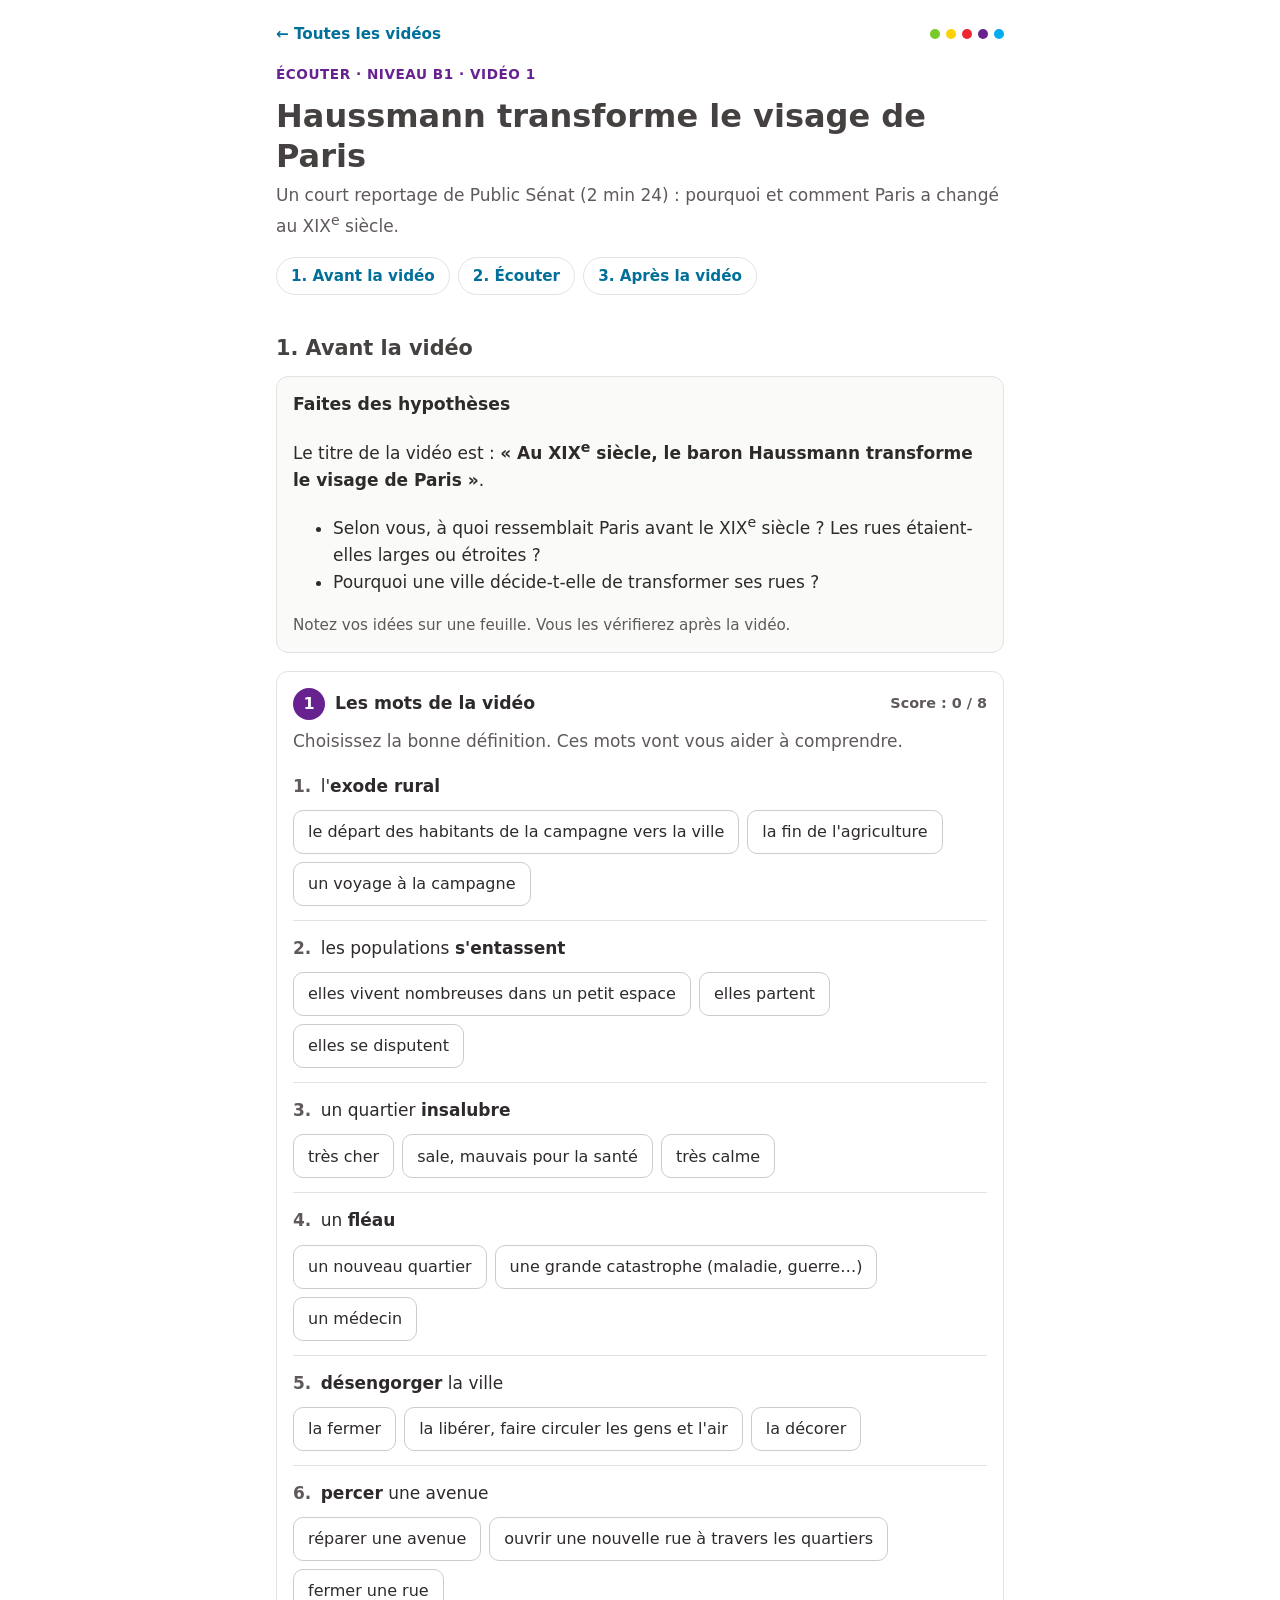
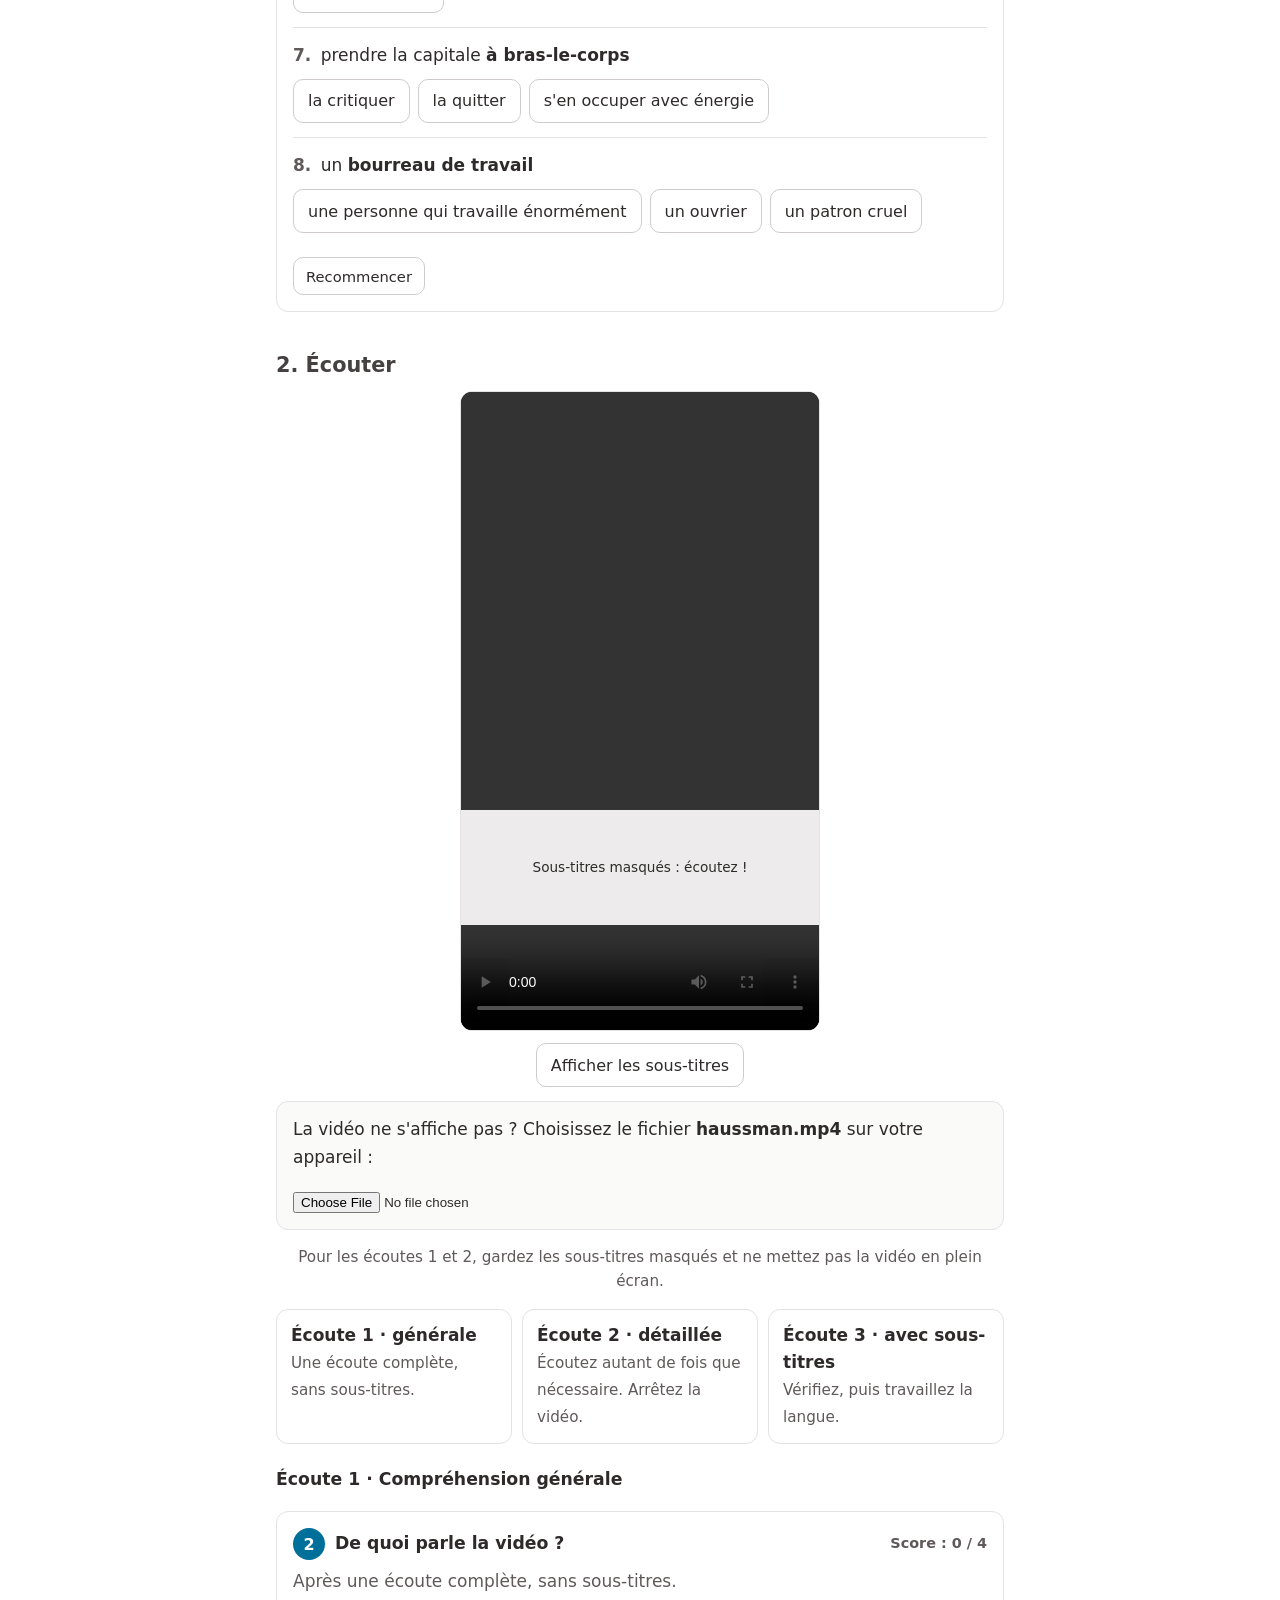
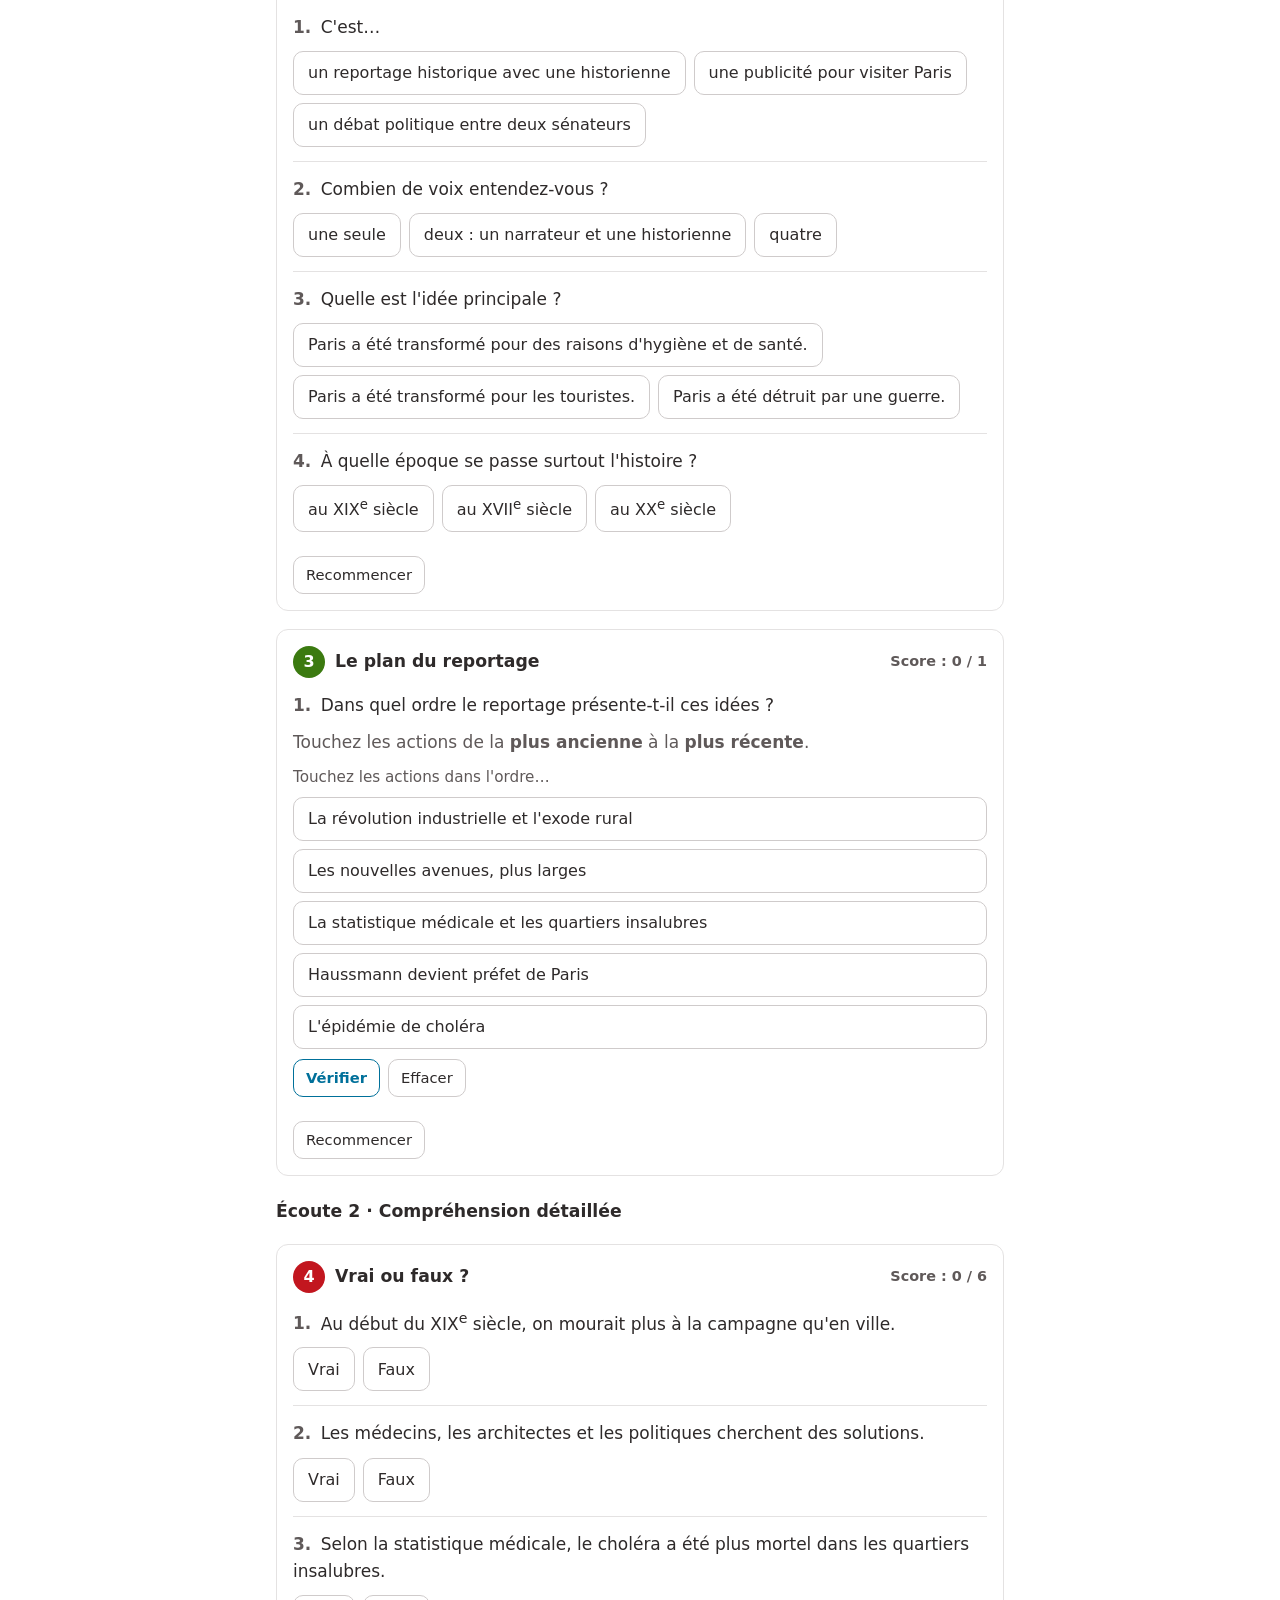
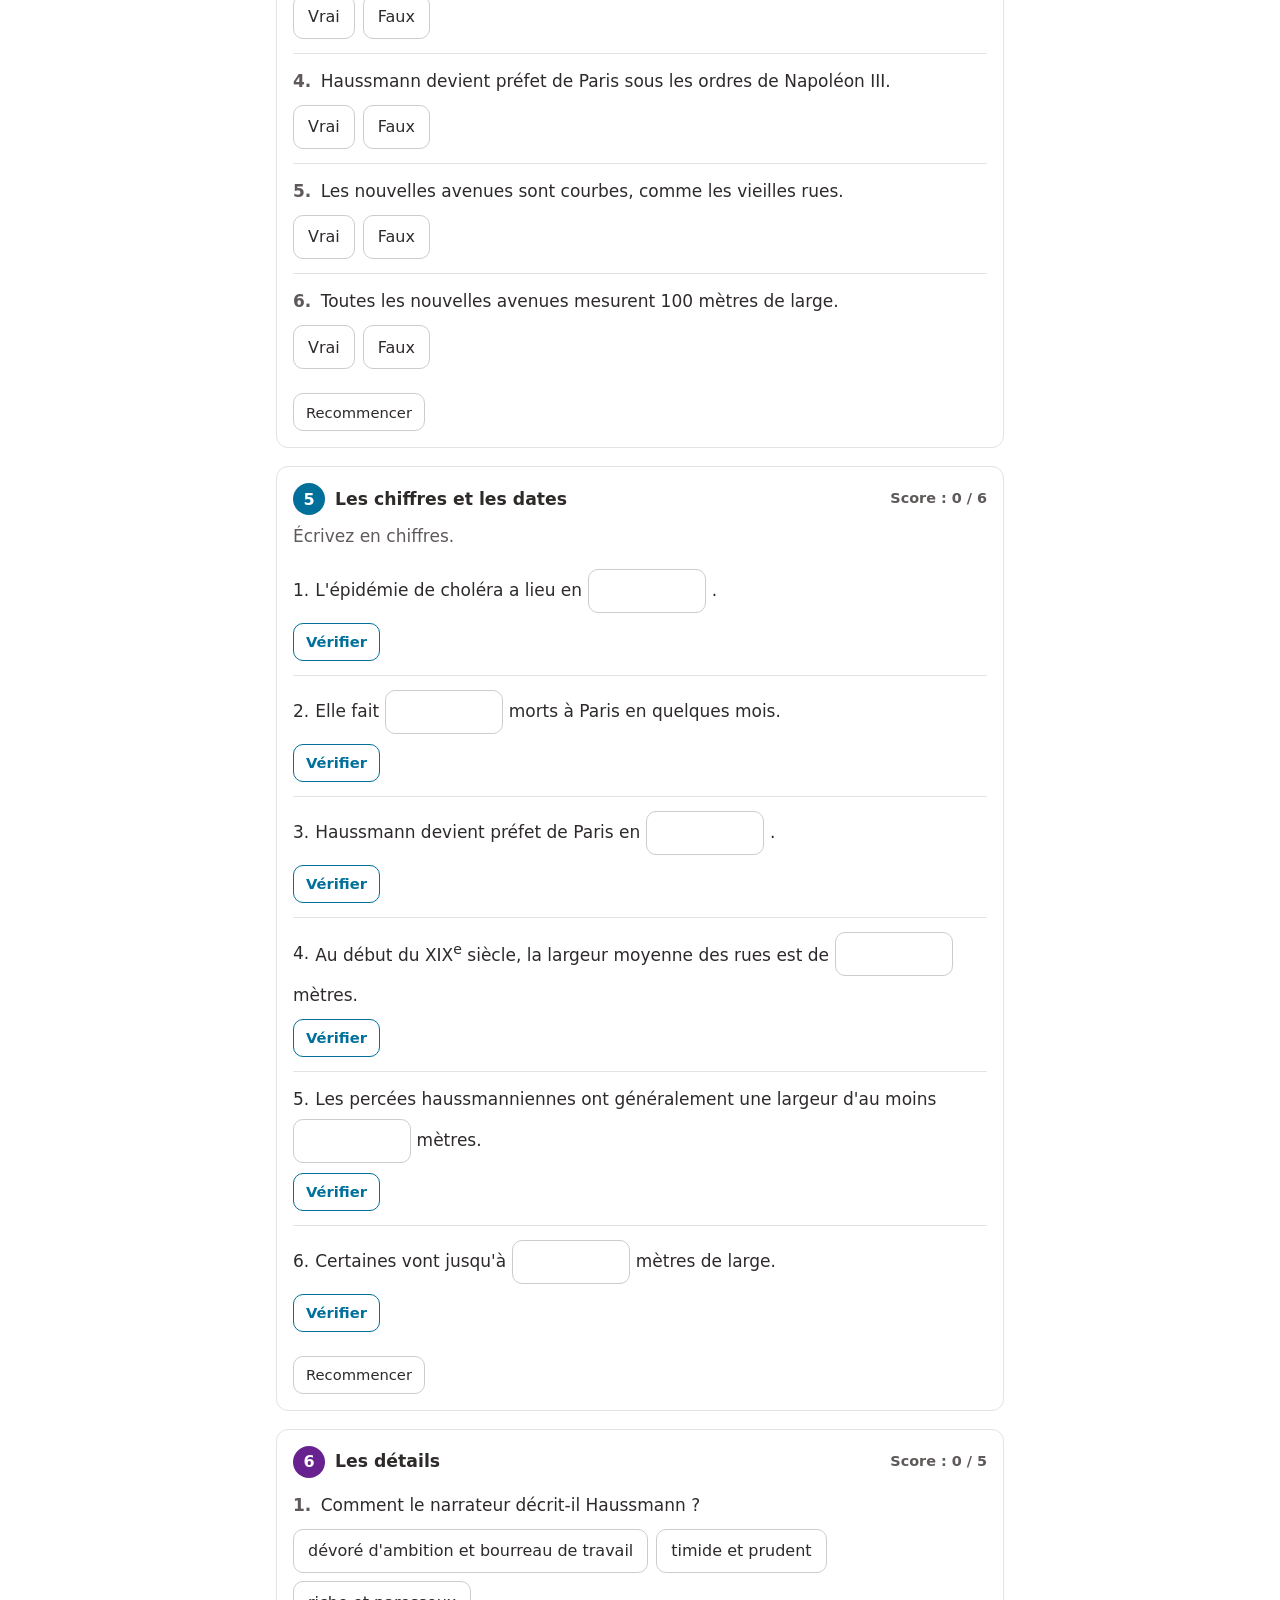
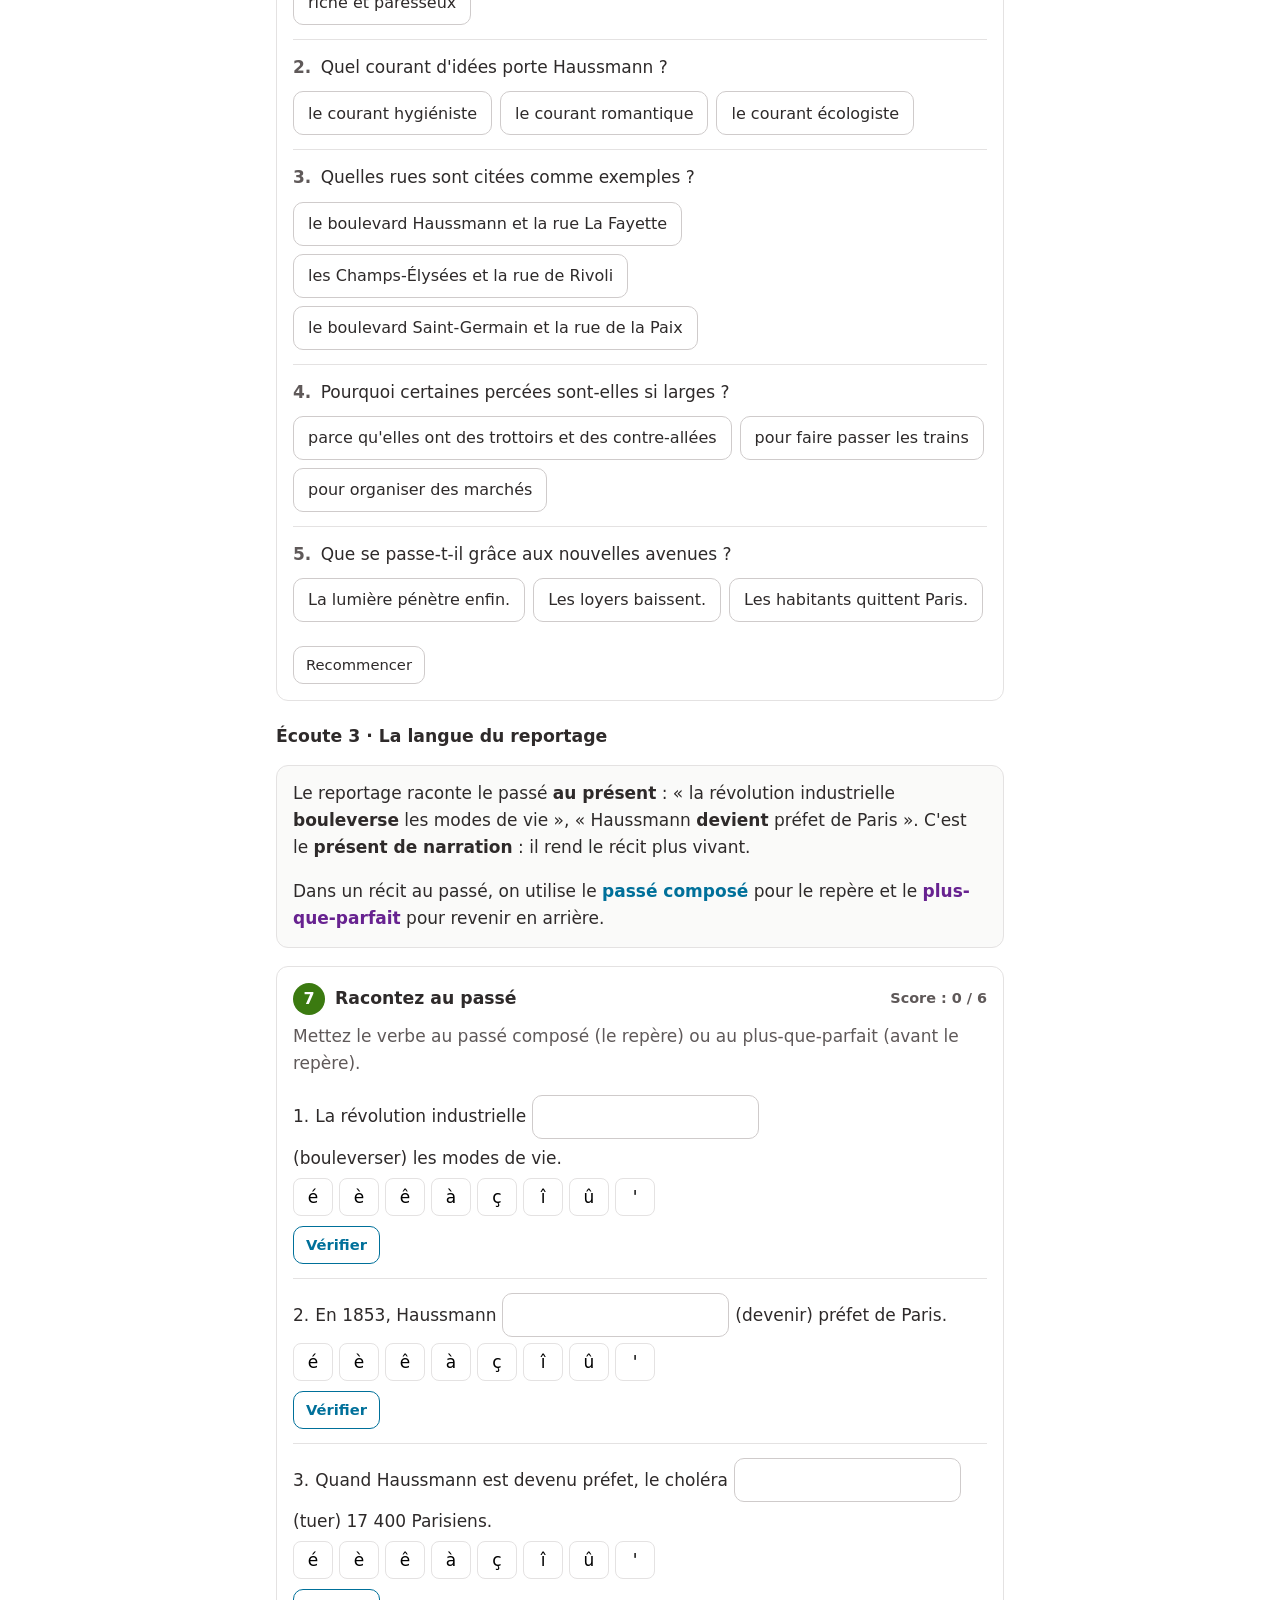
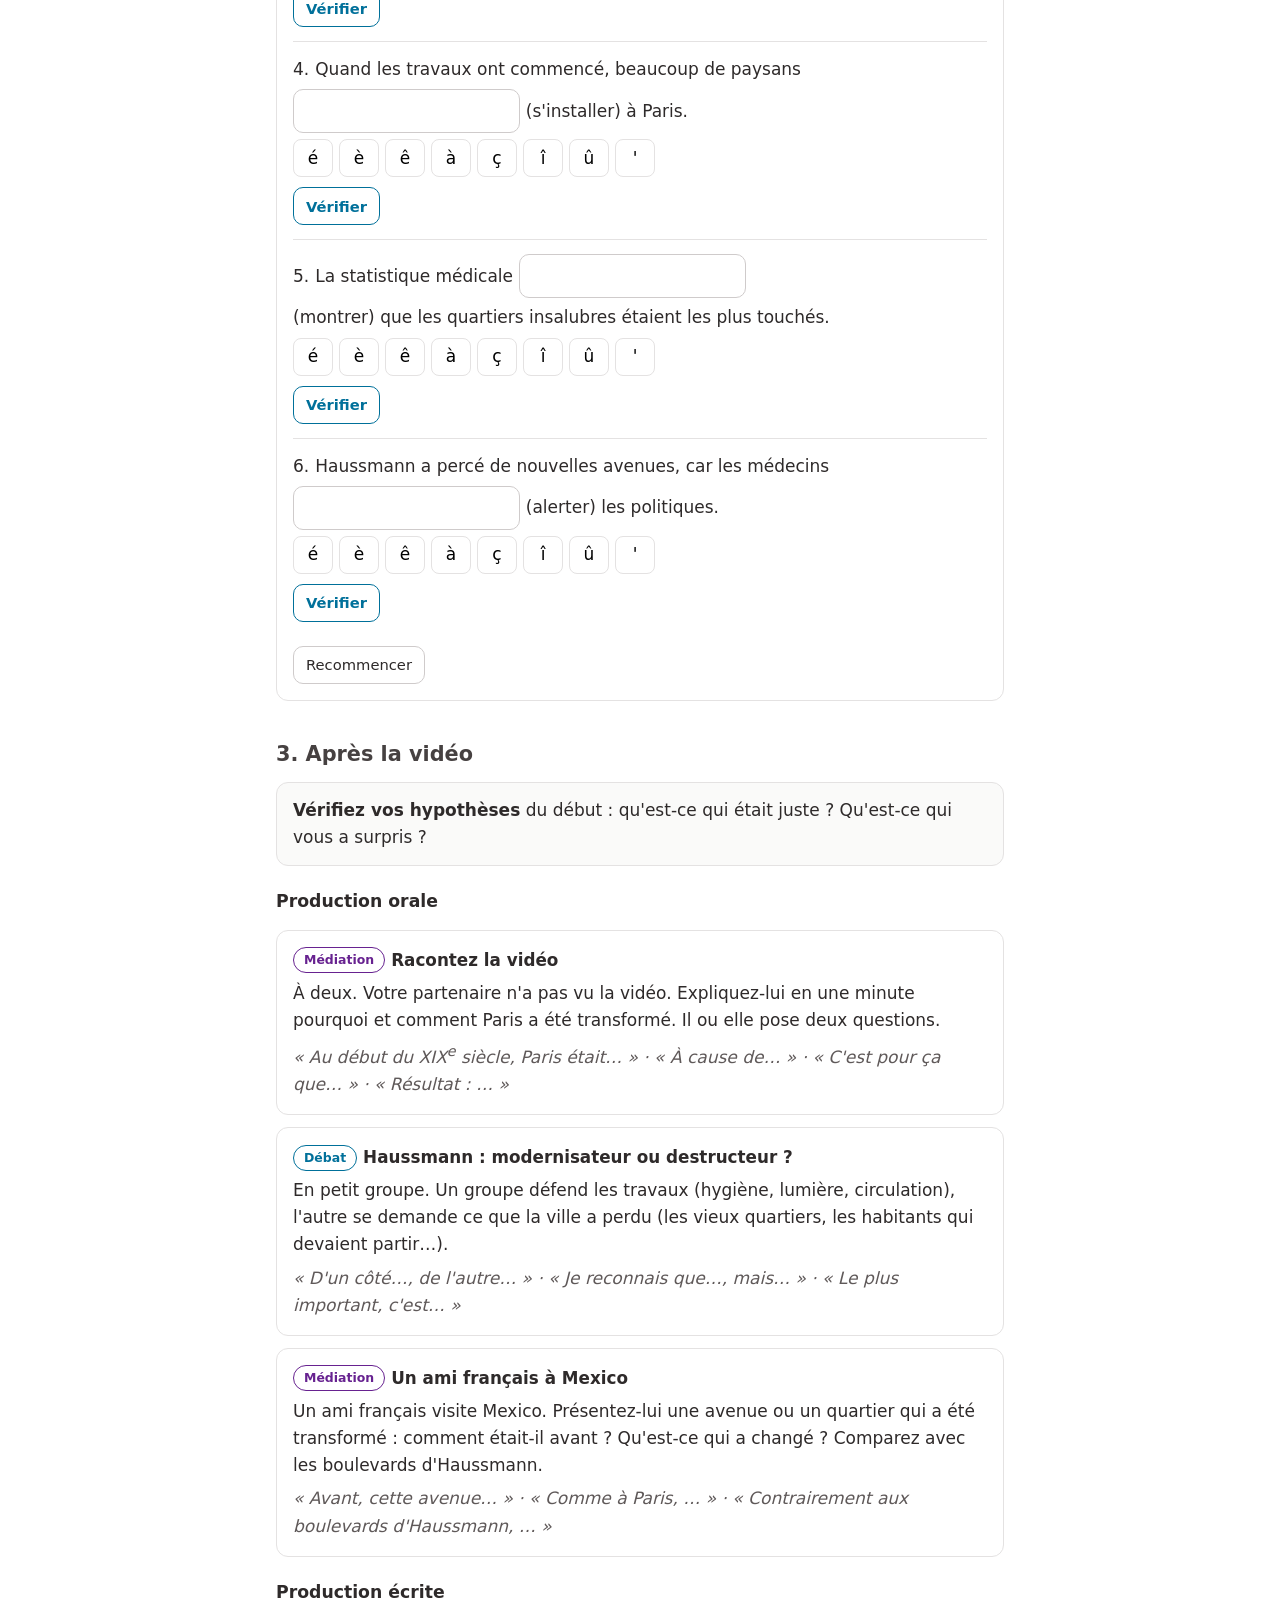
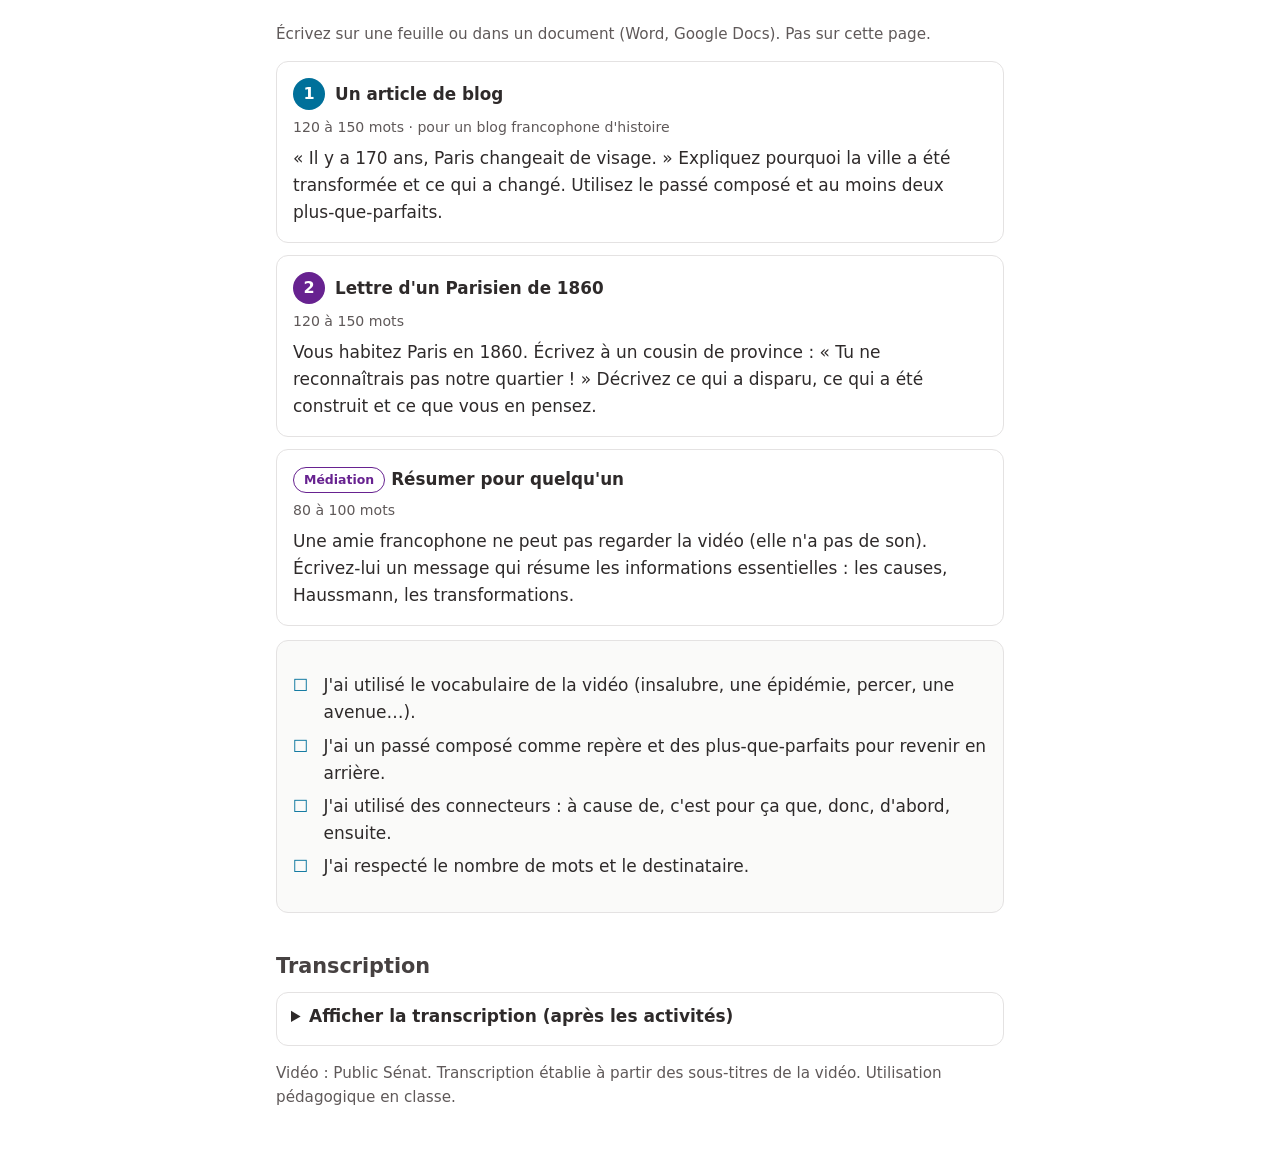
==== haussmann.html @ 1a5204c0 "Écouter · Niveau B1 : vidéo 1, Haussmann transforme le visage de Paris Page d'accueil et activité de" ====
<!doctype html>
<html lang="fr">
<head>
<meta charset="utf-8">
<meta name="viewport" content="width=device-width, initial-scale=1">
<title>Haussmann transforme Paris · Écouter B1</title>
<link rel="stylesheet" href="assets/style.css">
</head>
<body>
<header class="top">
  <a class="back" href="index.html">← Toutes les vidéos</a>
  <div class="dots" aria-hidden="true"><span></span><span></span><span></span><span></span><span></span></div>
</header>
<main>
  <p class="kicker">Écouter · Niveau B1 · Vidéo 1</p>
  <h1>Haussmann transforme le visage de Paris</h1>
  <p class="lead">Un court reportage de Public Sénat (2 min 24)&nbsp;: pourquoi et comment Paris a changé au XIX<sup>e</sup> siècle.</p>

  <nav class="sommaire" aria-label="Étapes">
    <a href="#avant">1. Avant la vidéo</a>
    <a href="#ecouter">2. Écouter</a>
    <a href="#apres">3. Après la vidéo</a>
  </nav>

  <!-- ===================== AVANT ===================== -->
  <h2 id="avant">1. Avant la vidéo</h2>
  <div class="box">
    <h3>Faites des hypothèses</h3>
    <p>Le titre de la vidéo est&nbsp;: <b>«&nbsp;Au XIX<sup>e</sup> siècle, le baron Haussmann transforme le visage de Paris&nbsp;»</b>.</p>
    <ul>
      <li>Selon vous, à quoi ressemblait Paris avant le XIX<sup>e</sup> siècle&nbsp;? Les rues étaient-elles larges ou étroites&nbsp;?</li>
      <li>Pourquoi une ville décide-t-elle de transformer ses rues&nbsp;?</li>
    </ul>
    <p class="notice">Notez vos idées sur une feuille. Vous les vérifierez après la vidéo.</p>
  </div>
  <div id="ex-vocab"></div>

  <!-- ===================== ÉCOUTER ===================== -->
  <h2 id="ecouter">2. Écouter</h2>
  <div class="video-wrap" id="cadre">
    <video id="video" controls playsinline preload="metadata" src="haussman.mp4"></video>
    <div class="cache-st" id="cache">Sous-titres masqués&nbsp;: écoutez&nbsp;!</div>
  </div>
  <div class="btn-row" style="justify-content:center">
    <button type="button" class="btn" id="bascule" aria-pressed="true">Afficher les sous-titres</button>
  </div>
  <div id="secours" class="box" hidden>
    <p>La vidéo ne s'affiche pas&nbsp;? Choisissez le fichier <b>haussman.mp4</b> sur votre appareil&nbsp;:</p>
    <input type="file" accept="video/*" id="fichier">
  </div>
  <p class="notice" style="text-align:center">Pour les écoutes 1 et 2, gardez les sous-titres masqués et ne mettez pas la vidéo en plein écran.</p>

  <div class="etapes">
    <div class="etape"><b>Écoute 1 · générale</b><span class="notice">Une écoute complète, sans sous-titres.</span></div>
    <div class="etape"><b>Écoute 2 · détaillée</b><span class="notice">Écoutez autant de fois que nécessaire. Arrêtez la vidéo.</span></div>
    <div class="etape"><b>Écoute 3 · avec sous-titres</b><span class="notice">Vérifiez, puis travaillez la langue.</span></div>
  </div>

  <h3>Écoute 1 · Compréhension générale</h3>
  <div id="ex-global"></div>
  <div id="ex-plan"></div>

  <h3>Écoute 2 · Compréhension détaillée</h3>
  <div id="ex-vf"></div>
  <div id="ex-chiffres"></div>
  <div id="ex-detail"></div>

  <h3>Écoute 3 · La langue du reportage</h3>
  <div class="box">
    <p>Le reportage raconte le passé <b>au présent</b>&nbsp;: «&nbsp;la révolution industrielle <b>bouleverse</b> les modes de vie&nbsp;», «&nbsp;Haussmann <b>devient</b> préfet de Paris&nbsp;». C'est le <b>présent de narration</b>&nbsp;: il rend le récit plus vivant.</p>
    <p>Dans un récit au passé, on utilise le <span class="pc">passé composé</span> pour le repère et le <span class="pqp">plus-que-parfait</span> pour revenir en arrière.</p>
  </div>
  <div id="ex-passe"></div>

  <!-- ===================== APRÈS ===================== -->
  <h2 id="apres">3. Après la vidéo</h2>
  <div class="box">
    <p><b>Vérifiez vos hypothèses</b> du début&nbsp;: qu'est-ce qui était juste&nbsp;? Qu'est-ce qui vous a surpris&nbsp;?</p>
  </div>

  <h3>Production orale</h3>
  <div class="cards">
    <article class="card">
      <h3><span class="tag med">Médiation</span>Racontez la vidéo</h3>
      <p>À deux. Votre partenaire n'a pas vu la vidéo. Expliquez-lui en une minute pourquoi et comment Paris a été transformé. Il ou elle pose deux questions.</p>
      <p class="phrases">«&nbsp;Au début du XIX<sup>e</sup> siècle, Paris était…&nbsp;» · «&nbsp;À cause de…&nbsp;» · «&nbsp;C'est pour ça que…&nbsp;» · «&nbsp;Résultat&nbsp;: …&nbsp;»</p>
    </article>
    <article class="card">
      <h3><span class="tag duo">Débat</span>Haussmann&nbsp;: modernisateur ou destructeur&nbsp;?</h3>
      <p>En petit groupe. Un groupe défend les travaux (hygiène, lumière, circulation), l'autre se demande ce que la ville a perdu (les vieux quartiers, les habitants qui devaient partir…).</p>
      <p class="phrases">«&nbsp;D'un côté…, de l'autre…&nbsp;» · «&nbsp;Je reconnais que…, mais…&nbsp;» · «&nbsp;Le plus important, c'est…&nbsp;»</p>
    </article>
    <article class="card">
      <h3><span class="tag med">Médiation</span>Un ami français à Mexico</h3>
      <p>Un ami français visite Mexico. Présentez-lui une avenue ou un quartier qui a été transformé&nbsp;: comment était-il avant&nbsp;? Qu'est-ce qui a changé&nbsp;? Comparez avec les boulevards d'Haussmann.</p>
      <p class="phrases">«&nbsp;Avant, cette avenue…&nbsp;» · «&nbsp;Comme à Paris, …&nbsp;» · «&nbsp;Contrairement aux boulevards d'Haussmann, …&nbsp;»</p>
    </article>
  </div>

  <h3>Production écrite</h3>
  <p class="notice">Écrivez sur une feuille ou dans un document (Word, Google Docs). Pas sur cette page.</p>
  <div class="cards">
    <article class="card">
      <h3><span class="num c-bleu">1</span>Un article de blog</h3>
      <p class="meta">120 à 150 mots · pour un blog francophone d'histoire</p>
      <p>«&nbsp;Il y a 170 ans, Paris changeait de visage.&nbsp;» Expliquez pourquoi la ville a été transformée et ce qui a changé. Utilisez le passé composé et au moins deux plus-que-parfaits.</p>
    </article>
    <article class="card">
      <h3><span class="num c-violet">2</span>Lettre d'un Parisien de 1860</h3>
      <p class="meta">120 à 150 mots</p>
      <p>Vous habitez Paris en 1860. Écrivez à un cousin de province&nbsp;: «&nbsp;Tu ne reconnaîtrais pas notre quartier&nbsp;!&nbsp;» Décrivez ce qui a disparu, ce qui a été construit et ce que vous en pensez.</p>
    </article>
    <article class="card">
      <h3><span class="tag med">Médiation</span>Résumer pour quelqu'un</h3>
      <p class="meta">80 à 100 mots</p>
      <p>Une amie francophone ne peut pas regarder la vidéo (elle n'a pas de son). Écrivez-lui un message qui résume les informations essentielles&nbsp;: les causes, Haussmann, les transformations.</p>
    </article>
  </div>
  <div class="box">
    <ul class="check">
      <li>J'ai utilisé le vocabulaire de la vidéo (insalubre, une épidémie, percer, une avenue…).</li>
      <li>J'ai un passé composé comme repère et des plus-que-parfaits pour revenir en arrière.</li>
      <li>J'ai utilisé des connecteurs&nbsp;: à cause de, c'est pour ça que, donc, d'abord, ensuite.</li>
      <li>J'ai respecté le nombre de mots et le destinataire.</li>
    </ul>
  </div>

  <h2 id="transcription">Transcription</h2>
  <details>
    <summary>Afficher la transcription (après les activités)</summary>
    <div class="transcript">
      <span class="speaker">Titre</span>
      <p>Au XIX<sup>e</sup> siècle, le baron Haussmann transforme le visage de Paris.</p>
      <span class="speaker">Narrateur</span>
      <p>À la fin du XVIII<sup>e</sup> siècle, la révolution industrielle bouleverse les modes de vie. Avec l'exode rural, les populations s'entassent et la concentration urbaine explose. Paris est surchargé et ses infrastructures inadaptées. En proie à la surmortalité urbaine&nbsp;: on meurt plus en ville qu'à la campagne. Une situation alarmante que les médecins, les architectes et les politiques tentent de résoudre par tous les moyens. D'autant qu'à cette époque, un nouveau fléau sévit. En 1832, l'épidémie de choléra fait à Paris 17 400 morts en quelques mois.</p>
      <span class="speaker">Une historienne</span>
      <p>On va utiliser une démarche qui est très en vogue dans cette première moitié du XIX<sup>e</sup> siècle, qui est ce qu'on appelle la statistique médicale. Et ce que va montrer la statistique médicale, c'est que les quartiers les plus insalubres sont ceux dans lesquels le choléra a été le plus mortel et a eu le plus d'effets.</p>
      <span class="speaker">Narrateur</span>
      <p>La recherche de salubrité et la volonté d'améliorer les conditions de vie deviennent une priorité. L'hygiène est désormais un problème d'État. Quelques efforts sont faits, mais un homme en particulier bouleverse la cité. En 1853, Georges-Eugène Haussmann devient préfet de Paris. Sous les ordres de Napoléon III, ce haut fonctionnaire, dévoré d'ambition et bourreau de travail, veut désengorger la ville et orchestrer des travaux à grande échelle. Porté par le courant hygiéniste du XIX<sup>e</sup> siècle, le baron Haussmann prend la capitale à bras-le-corps. On creuse et on perce. De nouvelles avenues rectilignes apparaissent, comme le boulevard Haussmann ou la rue La Fayette, l'une des plus longues de l'Ouest parisien. La lumière pénètre enfin&nbsp;!</p>
      <span class="speaker">Une historienne</span>
      <p>Au début du XIX<sup>e</sup> siècle, la largeur moyenne des rues est de 8 mètres 50. Si on regarde les percées haussmanniennes, elles sont bien sûr beaucoup plus larges. Généralement, elles ont une largeur d'au moins 20 mètres, mais peuvent aller jusqu'à 30 mètres, et même pour certaines jusqu'à 100 mètres de large, parce qu'elles ont des trottoirs, des contre-allées, etc. Donc le visage de Paris est complètement transformé.</p>
    </div>
  </details>
  <p class="note-pied notice">Vidéo&nbsp;: Public Sénat. Transcription établie à partir des sous-titres de la vidéo. Utilisation pédagogique en classe.</p>
</main>

<script src="assets/exercices.js"></script>
<script>
/* ---------- Vidéo : sous-titres masqués, fichier de secours ---------- */
(function () {
  var v = document.getElementById("video"), cache = document.getElementById("cache"), b = document.getElementById("bascule");
  b.addEventListener("click", function () {
    var masque = !cache.hidden;
    cache.hidden = masque;
    b.setAttribute("aria-pressed", String(!masque));
    b.textContent = masque ? "Masquer les sous-titres" : "Afficher les sous-titres";
  });
  v.addEventListener("error", function () { document.getElementById("secours").hidden = false; }, true);
  var src = v.querySelector("source") || v;
  src.addEventListener("error", function () { document.getElementById("secours").hidden = false; });
  document.getElementById("fichier").addEventListener("change", function (e) {
    var f = e.target.files[0]; if (!f) return;
    v.src = URL.createObjectURL(f); v.load();
    document.getElementById("secours").hidden = true;
  });
})();

/* ---------- Avant la vidéo : vocabulaire ---------- */
Exos.qcm(document.getElementById("ex-vocab"), {
  num: 1, color: "c-violet", titre: "Les mots de la vidéo",
  consigne: "Choisissez la bonne définition. Ces mots vont vous aider à comprendre.",
  melanger: true,
  items: [
    { q: "l'<b>exode rural</b>", options: ["le départ des habitants de la campagne vers la ville", "un voyage à la campagne", "la fin de l'agriculture"], answer: 0, ok: "Au XIX<sup>e</sup> siècle, beaucoup de paysans partent travailler en ville.", fb: { 1: "Ce n'est pas un voyage : les gens partent pour toujours.", 2: "Non : l'agriculture continue, mais les gens quittent la campagne." } },
    { q: "les populations <b>s'entassent</b>", options: ["elles vivent nombreuses dans un petit espace", "elles se disputent", "elles partent"], answer: 0, ok: "S'entasser = être trop nombreux dans un espace trop petit.", fb: { 2: "C'est presque le contraire : les gens arrivent et restent." } },
    { q: "un quartier <b>insalubre</b>", options: ["sale, mauvais pour la santé", "très cher", "très calme"], answer: 0, ok: "Insalubre ≠ salubre (bon pour la santé). On parle de « salubrité ».", fb: { 1: "Le mot n'a pas de rapport avec le prix.", 2: "Le mot parle de santé et d'hygiène." } },
    { q: "un <b>fléau</b>", options: ["une grande catastrophe (maladie, guerre…)", "un médecin", "un nouveau quartier"], answer: 0, ok: "Le choléra est un fléau : il tue des milliers de personnes.", fb: { 2: "Non : un fléau fait beaucoup de victimes." } },
    { q: "<b>désengorger</b> la ville", options: ["la libérer, faire circuler les gens et l'air", "la fermer", "la décorer"], answer: 0, ok: "Comme une route « engorgée » (bloquée) qu'on dégage.", fb: { 1: "C'est presque le contraire : on veut que la ville respire.", 2: "Non, il s'agit de circulation, pas de décoration." } },
    { q: "<b>percer</b> une avenue", options: ["ouvrir une nouvelle rue à travers les quartiers", "réparer une avenue", "fermer une rue"], answer: 0, ok: "Une « percée » = une nouvelle voie ouverte à travers la ville.", fb: { 1: "Non : on crée une voie nouvelle.", 2: "C'est le contraire." } },
    { q: "prendre la capitale <b>à bras-le-corps</b>", options: ["s'en occuper avec énergie", "la quitter", "la critiquer"], answer: 0, ok: "Prendre un problème à bras-le-corps = l'affronter avec énergie.", fb: { 1: "Non : Haussmann reste et agit.", 2: "Non, c'est une expression d'action." } },
    { q: "un <b>bourreau de travail</b>", options: ["une personne qui travaille énormément", "un patron cruel", "un ouvrier"], answer: 0, ok: "Expression familière : quelqu'un qui ne s'arrête jamais de travailler.", fb: { 1: "Le mot « bourreau » fait peur, mais l'expression parle de quelqu'un qui travaille beaucoup." } }
  ]
});

/* ---------- Écoute 1 ---------- */
Exos.qcm(document.getElementById("ex-global"), {
  num: 2, color: "c-bleu", titre: "De quoi parle la vidéo ?",
  consigne: "Après une écoute complète, sans sous-titres.",
  items: [
    { q: "C'est…", options: ["un reportage historique avec une historienne", "une publicité pour visiter Paris", "un débat politique entre deux sénateurs"], answer: 0, ok: "Un narrateur raconte ; une historienne explique.", fb: { 1: "Il n'y a pas de message touristique : on parle d'histoire.", 2: "Il n'y a pas de débat : une seule spécialiste est interviewée." } },
    { q: "Combien de voix entendez-vous ?", options: ["une seule", "deux : un narrateur et une historienne", "quatre"], answer: 1, ok: "Le narrateur raconte les faits ; l'historienne donne des explications et des chiffres." },
    { q: "Quelle est l'idée principale ?", options: ["Paris a été transformé pour des raisons d'hygiène et de santé.", "Paris a été transformé pour les touristes.", "Paris a été détruit par une guerre."], answer: 0, ok: "Le choléra et l'insalubrité poussent à transformer la ville.", fb: { 1: "Les touristes ne sont pas mentionnés.", 2: "On ne parle pas de guerre, mais d'une épidémie." } },
    { q: "À quelle époque se passe surtout l'histoire ?", options: ["au XIX<sup>e</sup> siècle", "au XVII<sup>e</sup> siècle", "au XX<sup>e</sup> siècle"], answer: 0, ok: "De 1832 (le choléra) à 1853 (Haussmann) et après." }
  ]
});
Exos.ordre(document.getElementById("ex-plan"), {
  num: 3, color: "c-vert", titre: "Le plan du reportage",
  items: [
    { texte: "Dans quel ordre le reportage présente-t-il ces idées ?",
      etapes: ["La révolution industrielle et l'exode rural", "L'épidémie de choléra", "La statistique médicale et les quartiers insalubres", "Haussmann devient préfet de Paris", "Les nouvelles avenues, plus larges"],
      ok: "Le reportage va des causes (ville surchargée, choléra) à la solution (les travaux d'Haussmann).",
      indice: "Le reportage commence par les causes et finit par les transformations." }
  ]
});

/* ---------- Écoute 2 ---------- */
Exos.qcm(document.getElementById("ex-vf"), {
  num: 4, color: "c-rouge", titre: "Vrai ou faux ?",
  items: [
    { q: "Au début du XIX<sup>e</sup> siècle, on mourait plus à la campagne qu'en ville.", options: ["Vrai", "Faux"], answer: 1, ok: "Faux : « on meurt plus en ville qu'à la campagne » (la surmortalité urbaine).", fb: { 0: "Écoutez bien : c'est le contraire." } },
    { q: "Les médecins, les architectes et les politiques cherchent des solutions.", options: ["Vrai", "Faux"], answer: 0, ok: "Ils « tentent de résoudre par tous les moyens » la situation." },
    { q: "Selon la statistique médicale, le choléra a été plus mortel dans les quartiers insalubres.", options: ["Vrai", "Faux"], answer: 0, ok: "C'est l'explication de l'historienne." },
    { q: "Haussmann devient préfet de Paris sous les ordres de Napoléon III.", options: ["Vrai", "Faux"], answer: 0, ok: "En 1853." },
    { q: "Les nouvelles avenues sont courbes, comme les vieilles rues.", options: ["Vrai", "Faux"], answer: 1, ok: "Faux : elles sont « rectilignes » (droites).", fb: { 0: "Écoutez l'adjectif après « de nouvelles avenues »." } },
    { q: "Toutes les nouvelles avenues mesurent 100 mètres de large.", options: ["Vrai", "Faux"], answer: 1, ok: "Faux : en général au moins 20 mètres ; 100 mètres seulement pour certaines.", fb: { 0: "Écoutez le mot « certaines »." } }
  ]
});
Exos.saisie(document.getElementById("ex-chiffres"), {
  num: 5, color: "c-bleu", titre: "Les chiffres et les dates",
  consigne: "Écrivez en chiffres.",
  items: [
    { text: "L'épidémie de choléra a lieu en ___.", chiffre: true, answers: ["1832"], fb: { "1830": "Presque ! Réécoutez : « En mille huit cent trente-deux »." }, ok: "En 1832." },
    { text: "Elle fait ___ morts à Paris en quelques mois.", chiffre: true, answers: ["17 400", "17400"], fb: { "17000": "Presque : il y a aussi « quatre cents ».", "7400": "Réécoutez le début : « dix-sept mille »." }, ok: "17 400 morts." },
    { text: "Haussmann devient préfet de Paris en ___.", chiffre: true, answers: ["1853"], fb: { "1832": "1832, c'est le choléra. Haussmann arrive plus tard." }, ok: "En 1853." },
    { text: "Au début du XIX<sup>e</sup> siècle, la largeur moyenne des rues est de ___ mètres.", chiffre: true, answers: ["8,50", "8,5", "8 50", "850"], ok: "8 mètres 50." },
    { text: "Les percées haussmanniennes ont généralement une largeur d'au moins ___ mètres.", chiffre: true, answers: ["20"], fb: { "30": "30 mètres, c'est le maximum habituel. Le minimum ?" }, ok: "Au moins 20 mètres." },
    { text: "Certaines vont jusqu'à ___ mètres de large.", chiffre: true, answers: ["100"], fb: { "30": "Écoutez la fin : « et même pour certaines… »." }, ok: "100 mètres, avec les trottoirs et les contre-allées." }
  ]
});
Exos.qcm(document.getElementById("ex-detail"), {
  num: 6, color: "c-violet", titre: "Les détails",
  items: [
    { q: "Comment le narrateur décrit-il Haussmann ?", options: ["dévoré d'ambition et bourreau de travail", "timide et prudent", "riche et paresseux"], answer: 0, ok: "Un haut fonctionnaire très ambitieux qui travaille énormément." },
    { q: "Quel courant d'idées porte Haussmann ?", options: ["le courant hygiéniste", "le courant romantique", "le courant écologiste"], answer: 0, ok: "L'hygiénisme : améliorer la santé par la propreté, l'air et la lumière.", fb: { 2: "Le mot « écologiste » n'existe pas encore au XIX<sup>e</sup> siècle dans ce sens." } },
    { q: "Quelles rues sont citées comme exemples ?", options: ["le boulevard Haussmann et la rue La Fayette", "les Champs-Élysées et la rue de Rivoli", "le boulevard Saint-Germain et la rue de la Paix"], answer: 0, ok: "La rue La Fayette, « l'une des plus longues de l'Ouest parisien » selon le reportage." },
    { q: "Pourquoi certaines percées sont-elles si larges ?", options: ["parce qu'elles ont des trottoirs et des contre-allées", "pour faire passer les trains", "pour organiser des marchés"], answer: 0, ok: "Les trottoirs et les contre-allées élargissent la voie." },
    { q: "Que se passe-t-il grâce aux nouvelles avenues ?", options: ["La lumière pénètre enfin.", "Les loyers baissent.", "Les habitants quittent Paris."], answer: 0, ok: "« La lumière pénètre enfin ! » : air et lumière contre les maladies." }
  ]
});

/* ---------- Écoute 3 : du présent de narration au passé ---------- */
Exos.conj(document.getElementById("ex-passe"), {
  num: 7, color: "c-vert", titre: "Racontez au passé",
  consigne: "Mettez le verbe au passé composé (le repère) ou au plus-que-parfait (avant le repère).",
  items: [
    { text: "La révolution industrielle ___ (bouleverser) les modes de vie.", verb: "bouleverser", subj: "la révolution industrielle", p: 2, aux: "avoir", pp: "bouleversé", tense: "pc", ctx: "C'est un fait du récit, pas une action antérieure." },
    { text: "En 1853, Haussmann ___ (devenir) préfet de Paris.", verb: "devenir", subj: "Haussmann", p: 2, aux: "etre", pp: "devenu", tense: "pc", why: "verbe de la liste des verbes avec être", hint: "devenir → devenu.", ctx: "« En 1853 » situe le repère." },
    { text: "Quand Haussmann est devenu préfet, le choléra ___ (tuer) 17 400 Parisiens.", verb: "tuer", subj: "le choléra", p: 2, aux: "avoir", pp: "tué", tense: "pqp", ctx: "L'épidémie (1832) est antérieure au repère « est devenu » (1853)." },
    { text: "Quand les travaux ont commencé, beaucoup de paysans ___ (s'installer) à Paris.", verb: "s'installer", subj: "beaucoup de paysans", p: 5, aux: "etre", pp: "installé", acc: "s", pron: "s'", tense: "pqp", why: "verbe pronominal", ctx: "L'exode rural est antérieur au début des travaux." },
    { text: "La statistique médicale ___ (montrer) que les quartiers insalubres étaient les plus touchés.", verb: "montrer", subj: "la statistique médicale", p: 2, aux: "avoir", pp: "montré", tense: "pc", ctx: "C'est une action du récit (le repère)." },
    { text: "Haussmann a percé de nouvelles avenues, car les médecins ___ (alerter) les politiques.", verb: "alerter", subj: "les médecins", p: 5, aux: "avoir", pp: "alerté", tense: "pqp", ctx: "Les médecins ont alerté avant les travaux." }
  ]
});
</script>
</body>
</html>
---- assets/style.css ----
/* Écouter · Niveau B1 — feuille de style commune
   Fond blanc, couleurs de la Francophonie (OIF) en accents seulement. */
:root {
  color-scheme: light;
  --oif-jaune: #FCD205;
  --oif-vert: #78CA2A;
  --oif-violet: #672290;
  --oif-rouge: #EE2631;
  --oif-bleu: #00ADEF;
  --oif-gris: #464141;
  /* variantes lisibles sur fond blanc (texte) */
  --bleu-txt: #00709A;
  --vert-txt: #3B7A10;
  --rouge-txt: #C2161F;
  --violet-txt: #672290;
  --texte: #2E2A2A;
  --texte-doux: #5F5959;
  --bord: #E4E2E2;
  --fond: #FFFFFF;
  --fond-doux: #FAFAF9;
  --rayon: 12px;
}
* { box-sizing: border-box; }
html { -webkit-text-size-adjust: 100%; }
body {
  margin: 0;
  background: var(--fond);
  color: var(--texte);
  font-family: system-ui, -apple-system, "Segoe UI", Roboto, "Helvetica Neue", Arial, sans-serif;
  font-size: 1.0625rem;
  line-height: 1.6;
}
a { color: var(--bleu-txt); }
a:focus-visible, button:focus-visible, input:focus-visible, select:focus-visible {
  outline: 3px solid var(--oif-bleu); outline-offset: 2px;
}

/* En-tête */
.top {
  max-width: 760px; margin: 0 auto; padding: 14px 16px 6px;
  display: flex; align-items: center; justify-content: space-between; gap: 12px;
}
.top a.back { text-decoration: none; font-weight: 600; font-size: .95rem; padding: 8px 0; }
.dots { display: flex; gap: 6px; }
.dots span { width: 10px; height: 10px; border-radius: 50%; display: block; }
.dots span:nth-child(1) { background: var(--oif-vert); }
.dots span:nth-child(2) { background: var(--oif-jaune); }
.dots span:nth-child(3) { background: var(--oif-rouge); }
.dots span:nth-child(4) { background: var(--oif-violet); }
.dots span:nth-child(5) { background: var(--oif-bleu); }

main { max-width: 760px; margin: 0 auto; padding: 4px 16px 48px; }
h1 { font-size: clamp(1.5rem, 5vw, 2rem); line-height: 1.25; margin: 10px 0 6px; color: var(--oif-gris); }
h2 { font-size: 1.3rem; line-height: 1.3; margin: 40px 0 8px; color: var(--oif-gris); }
h3 { font-size: 1.08rem; margin: 22px 0 6px; }
.kicker { font-size: .85rem; font-weight: 700; letter-spacing: .04em; text-transform: uppercase; color: var(--violet-txt); margin: 0; }
.lead { color: var(--texte-doux); margin-top: 4px; }
.num {
  display: inline-flex; align-items: center; justify-content: center;
  width: 2rem; height: 2rem; border-radius: 50%; color: #fff; font-weight: 700;
  font-size: 1rem; margin-right: 10px; flex-shrink: 0; vertical-align: middle;
}
.c-vert { background: var(--vert-txt); } .c-violet { background: var(--violet-txt); }
.c-rouge { background: var(--rouge-txt); } .c-bleu { background: var(--bleu-txt); }
.c-gris { background: var(--oif-gris); } .c-jaune { background: #B88F00; }

/* Encadrés de théorie */
.box {
  border: 1px solid var(--bord); border-radius: var(--rayon);
  padding: 14px 16px; margin: 14px 0; background: var(--fond-doux);
}
.box p:first-child { margin-top: 0; } .box p:last-child { margin-bottom: 0; }
.box h3 { margin-top: 0; }
.formule { font-size: 1.08rem; font-weight: 600; }
.pqp { color: var(--violet-txt); font-weight: 600; }
.pc { color: var(--bleu-txt); font-weight: 600; }
.ok-txt { color: var(--vert-txt); font-weight: 600; }
.ko-txt { color: var(--rouge-txt); font-weight: 600; }
mark.pqp-m { background: #F1E8F6; color: var(--violet-txt); padding: 0 2px; border-radius: 3px; }
mark.pc-m { background: #E5F4FA; color: var(--bleu-txt); padding: 0 2px; border-radius: 3px; }
mark { background: transparent; color: inherit; }

table { border-collapse: collapse; width: 100%; font-size: .98rem; }
th, td { text-align: left; padding: 8px 6px; border-bottom: 1px solid var(--bord); vertical-align: top; }
th { color: var(--texte-doux); font-weight: 600; font-size: .9rem; }
.table-wrap { overflow-x: auto; }

/* Frise chronologique */
.frise { display: flex; align-items: stretch; margin: 18px 0 8px; position: relative; }
.frise::before {
  content: ""; position: absolute; left: 6%; right: 2%; top: 13px; height: 2px; background: #CFCBCB;
}
.frise .pt { flex: 1; text-align: center; position: relative; padding: 0 4px; }
.frise .pt i {
  display: block; width: 18px; height: 18px; border-radius: 50%; margin: 4px auto 8px;
  border: 3px solid #fff; box-shadow: 0 0 0 1px #CFCBCB;
}
.frise .pt b { display: block; font-size: .9rem; }
.frise .pt span { display: block; font-size: .88rem; color: var(--texte-doux); line-height: 1.35; }
.frise .fleche { position: absolute; right: 0; top: 4px; color: #A9A3A3; font-size: 1.2rem; }

/* Exercices */
.ex { border: 1px solid var(--bord); border-radius: var(--rayon); padding: 16px; margin: 18px 0; }
.ex-head { display: flex; align-items: flex-start; justify-content: space-between; gap: 10px; flex-wrap: wrap; }
.ex-head h3 { margin: 0; display: flex; align-items: center; }
.consigne { color: var(--texte-doux); margin: 8px 0 4px; }
.score { font-size: .9rem; font-weight: 600; color: var(--texte-doux); white-space: nowrap; padding-top: 4px; }
.item { padding: 14px 0; border-top: 1px solid var(--bord); }
.item:first-of-type { border-top: none; }
.q { margin: 0 0 10px; }
.q .n { color: var(--texte-doux); font-weight: 600; margin-right: 4px; }
.opts { display: flex; flex-wrap: wrap; gap: 8px; }
button.opt, .btn {
  font: inherit; font-size: 1rem; min-height: 44px; padding: 8px 14px;
  border: 1.5px solid #CFCBCB; border-radius: 10px; background: #fff; color: var(--texte);
  cursor: pointer; text-align: left; touch-action: manipulation;
}
button.opt:hover:not(:disabled), .btn:hover:not(:disabled) { border-color: var(--bleu-txt); }
button.opt.is-ok { border-color: var(--vert-txt); color: var(--vert-txt); font-weight: 600; }
button.opt.is-ko { border-color: var(--rouge-txt); color: var(--rouge-txt); text-decoration: line-through; }
button.opt:disabled { cursor: default; }
.btn.primary { border-color: var(--bleu-txt); color: var(--bleu-txt); font-weight: 600; }
.btn.small { min-height: 38px; padding: 4px 12px; font-size: .92rem; }
.btn-row { display: flex; flex-wrap: wrap; gap: 8px; margin-top: 10px; }

.fb { margin: 10px 0 0; padding: 10px 12px; border-radius: 10px; background: var(--fond-doux); border: 1px solid var(--bord); font-size: .98rem; }
.fb:empty { display: none; }
.fb.ok::before { content: "✓ "; color: var(--vert-txt); font-weight: 700; }
.fb.ko::before { content: "✗ "; color: var(--rouge-txt); font-weight: 700; }
.fb.ok b.t { color: var(--vert-txt); } .fb.ko b.t { color: var(--rouge-txt); }

.conj-line { display: flex; flex-wrap: wrap; align-items: center; gap: 6px; }
.conj-line input {
  font: inherit; font-size: 1.05rem; min-height: 44px; padding: 6px 10px; width: 13.5em; max-width: 100%;
  border: 1.5px solid #CFCBCB; border-radius: 10px; color: var(--texte); background: #fff;
}
.conj-line input.is-ok { border-color: var(--vert-txt); color: var(--vert-txt); font-weight: 600; }
.conj-line input.is-ko { border-color: var(--rouge-txt); }

.order-pool, .order-picked { display: flex; flex-direction: column; gap: 8px; margin: 8px 0; }
.order-picked:empty::before { content: "Touchez les actions dans l'ordre…"; color: var(--texte-doux); font-size: .95rem; }
.order-picked .opt { display: flex; gap: 10px; align-items: center; }
.order-picked .rank { font-weight: 700; color: var(--bleu-txt); min-width: 1.4em; }

/* Accents */
.accents { display: flex; flex-wrap: wrap; gap: 6px; margin: 6px 0 0; }
.accents button { min-width: 40px; min-height: 38px; font: inherit; border: 1px solid var(--bord); border-radius: 8px; background: #fff; cursor: pointer; }

/* Cartes (index, micro-dialogues, écrit) */
.cards { display: grid; gap: 12px; grid-template-columns: 1fr; margin: 14px 0; }
@media (min-width: 640px) { .cards.two { grid-template-columns: 1fr 1fr; } }
.card { border: 1px solid var(--bord); border-radius: var(--rayon); padding: 16px; background: #fff; }
a.card { display: block; color: inherit; text-decoration: none; }
a.card:hover { border-color: var(--bleu-txt); }
.card h3 { margin: 0 0 6px; display: flex; align-items: center; font-size: 1.05rem; }
.card p { margin: 6px 0 0; }
.meta { font-size: .88rem; color: var(--texte-doux); }
.tag { display: inline-block; white-space: nowrap; flex-shrink: 0; font-size: .78rem; font-weight: 700; border-radius: 999px; padding: 2px 10px; border: 1.5px solid currentColor; margin-right: 6px; }
.tag.med { color: var(--violet-txt); } .tag.duo { color: var(--bleu-txt); } .tag.soon { color: var(--texte-doux); }
.card.is-drawn { border: 2px solid var(--violet-txt); }
.roles { margin: 8px 0 0; padding-left: 1.1em; } .roles li { margin: 4px 0; }
.phrases { font-style: italic; color: var(--texte-doux); }

ul.check { list-style: none; padding: 0; } ul.check li { padding-left: 1.8em; position: relative; margin: 6px 0; }
ul.check li::before { content: "☐"; position: absolute; left: 0; color: var(--bleu-txt); }

details { border: 1px solid var(--bord); border-radius: var(--rayon); padding: 10px 14px; margin: 12px 0; }
summary { cursor: pointer; font-weight: 600; min-height: 32px; }
.transcript p { margin: 10px 0; }

.timer { font-variant-numeric: tabular-nums; font-weight: 700; font-size: 1.3rem; color: var(--oif-gris); }
.notice { font-size: .95rem; color: var(--texte-doux); }
footer.pied { max-width: 760px; margin: 0 auto; padding: 18px 16px 36px; font-size: .85rem; color: var(--texte-doux); border-top: 1px solid var(--bord); }
@media (prefers-reduced-motion: no-preference) { html { scroll-behavior: smooth; } }

/* Lecteur vidéo vertical avec cache des sous-titres */
.video-wrap { position: relative; width: 100%; max-width: 360px; margin: 12px auto; aspect-ratio: 9 / 16; background: #F2F2F2; border-radius: var(--rayon); overflow: hidden; border: 1px solid var(--bord); }
.video-wrap video { position: absolute; inset: 0; width: 100%; height: 100%; object-fit: contain; background: #000; }
.cache-st { position: absolute; left: 0; right: 0; top: 65.5%; height: 18%; background: #EDEBEB; color: var(--texte); display: flex; align-items: center; justify-content: center; font-size: .85rem; text-align: center; padding: 0 12px; pointer-events: none; }
.etapes { display: grid; gap: 10px; grid-template-columns: 1fr; margin: 12px 0; }
@media (min-width: 640px) { .etapes { grid-template-columns: repeat(3, 1fr); } }
.etape { border: 1px solid var(--bord); border-radius: var(--rayon); padding: 12px 14px; }
.etape b { display: block; }
.speaker { font-size: .78rem; font-weight: 700; text-transform: uppercase; letter-spacing: .04em; color: var(--texte-doux); display: block; margin-top: 12px; }
nav.sommaire { display: flex; flex-wrap: wrap; gap: 8px; margin: 14px 0; }
nav.sommaire a { text-decoration: none; border: 1.5px solid var(--bord); border-radius: 999px; padding: 6px 14px; font-weight: 600; font-size: .95rem; }
h2[id] { scroll-margin-top: 16px; }
.cache-st[hidden] { display: none; }
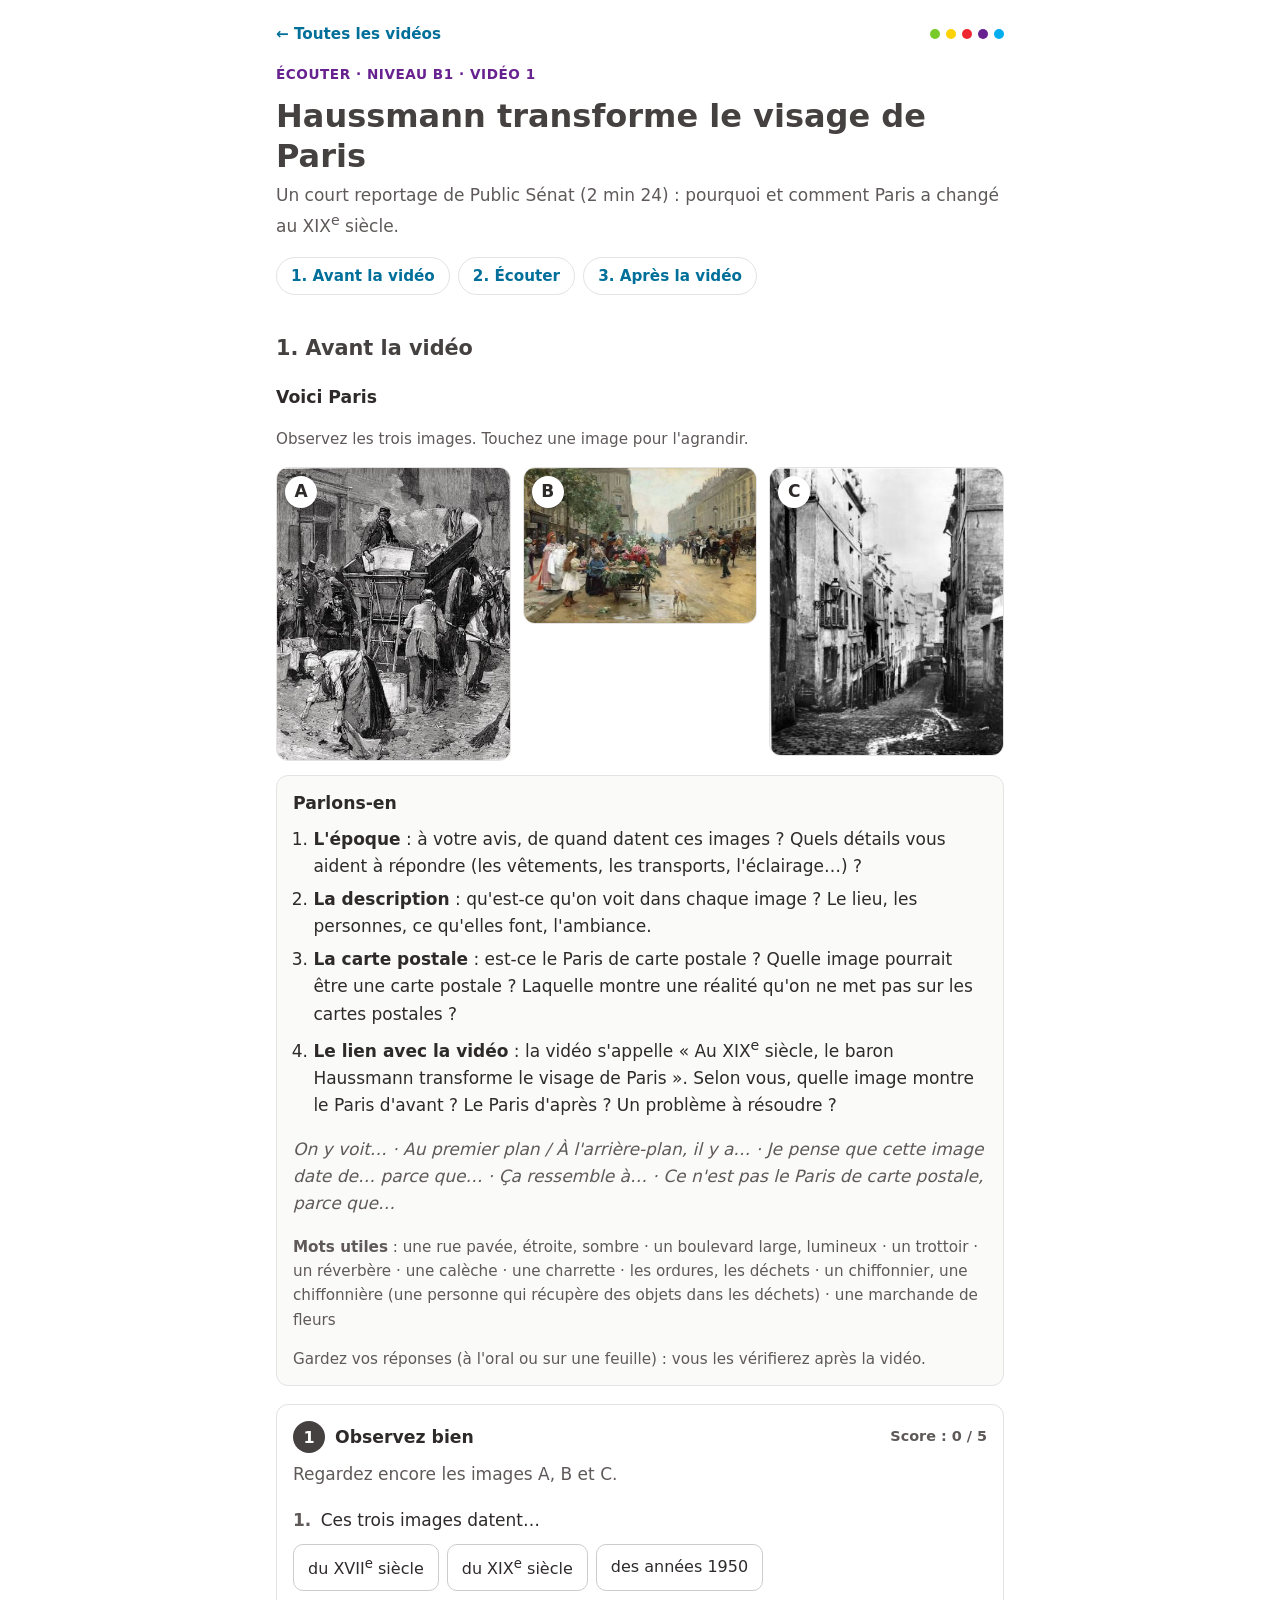
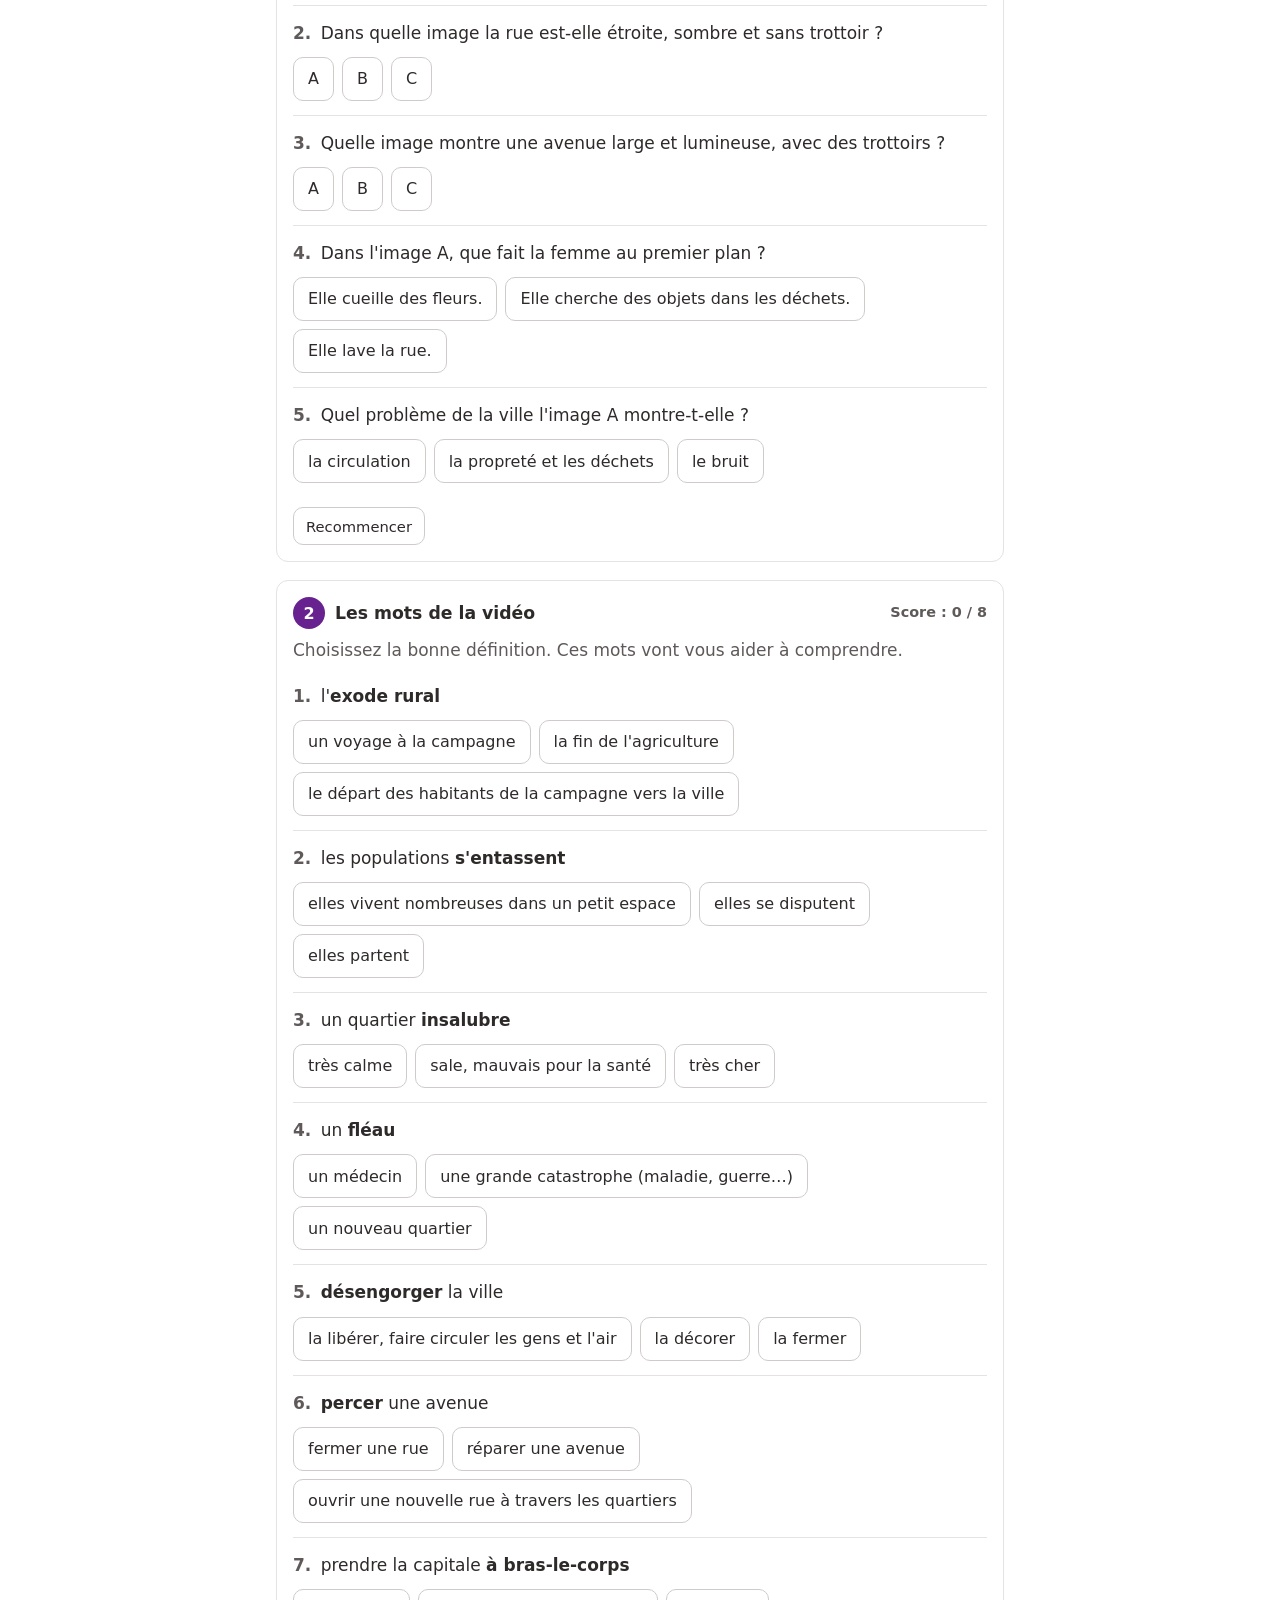
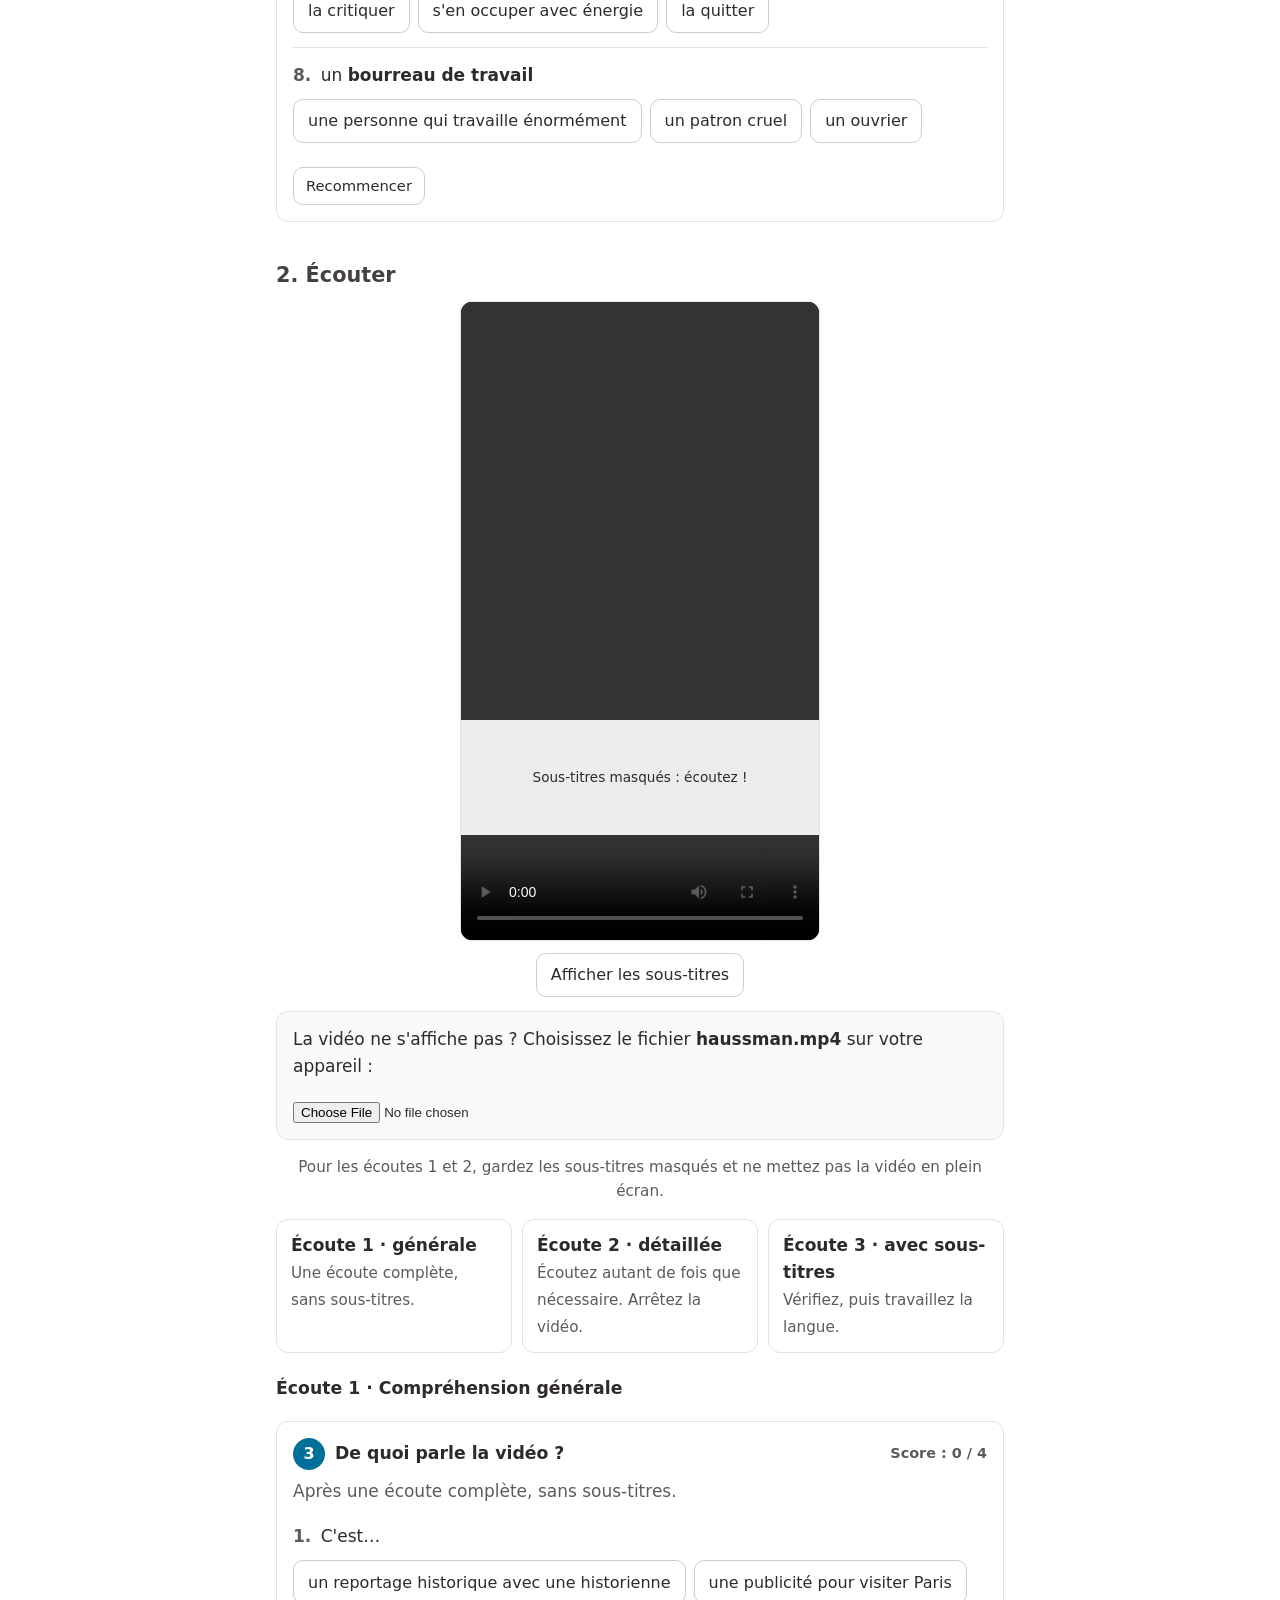
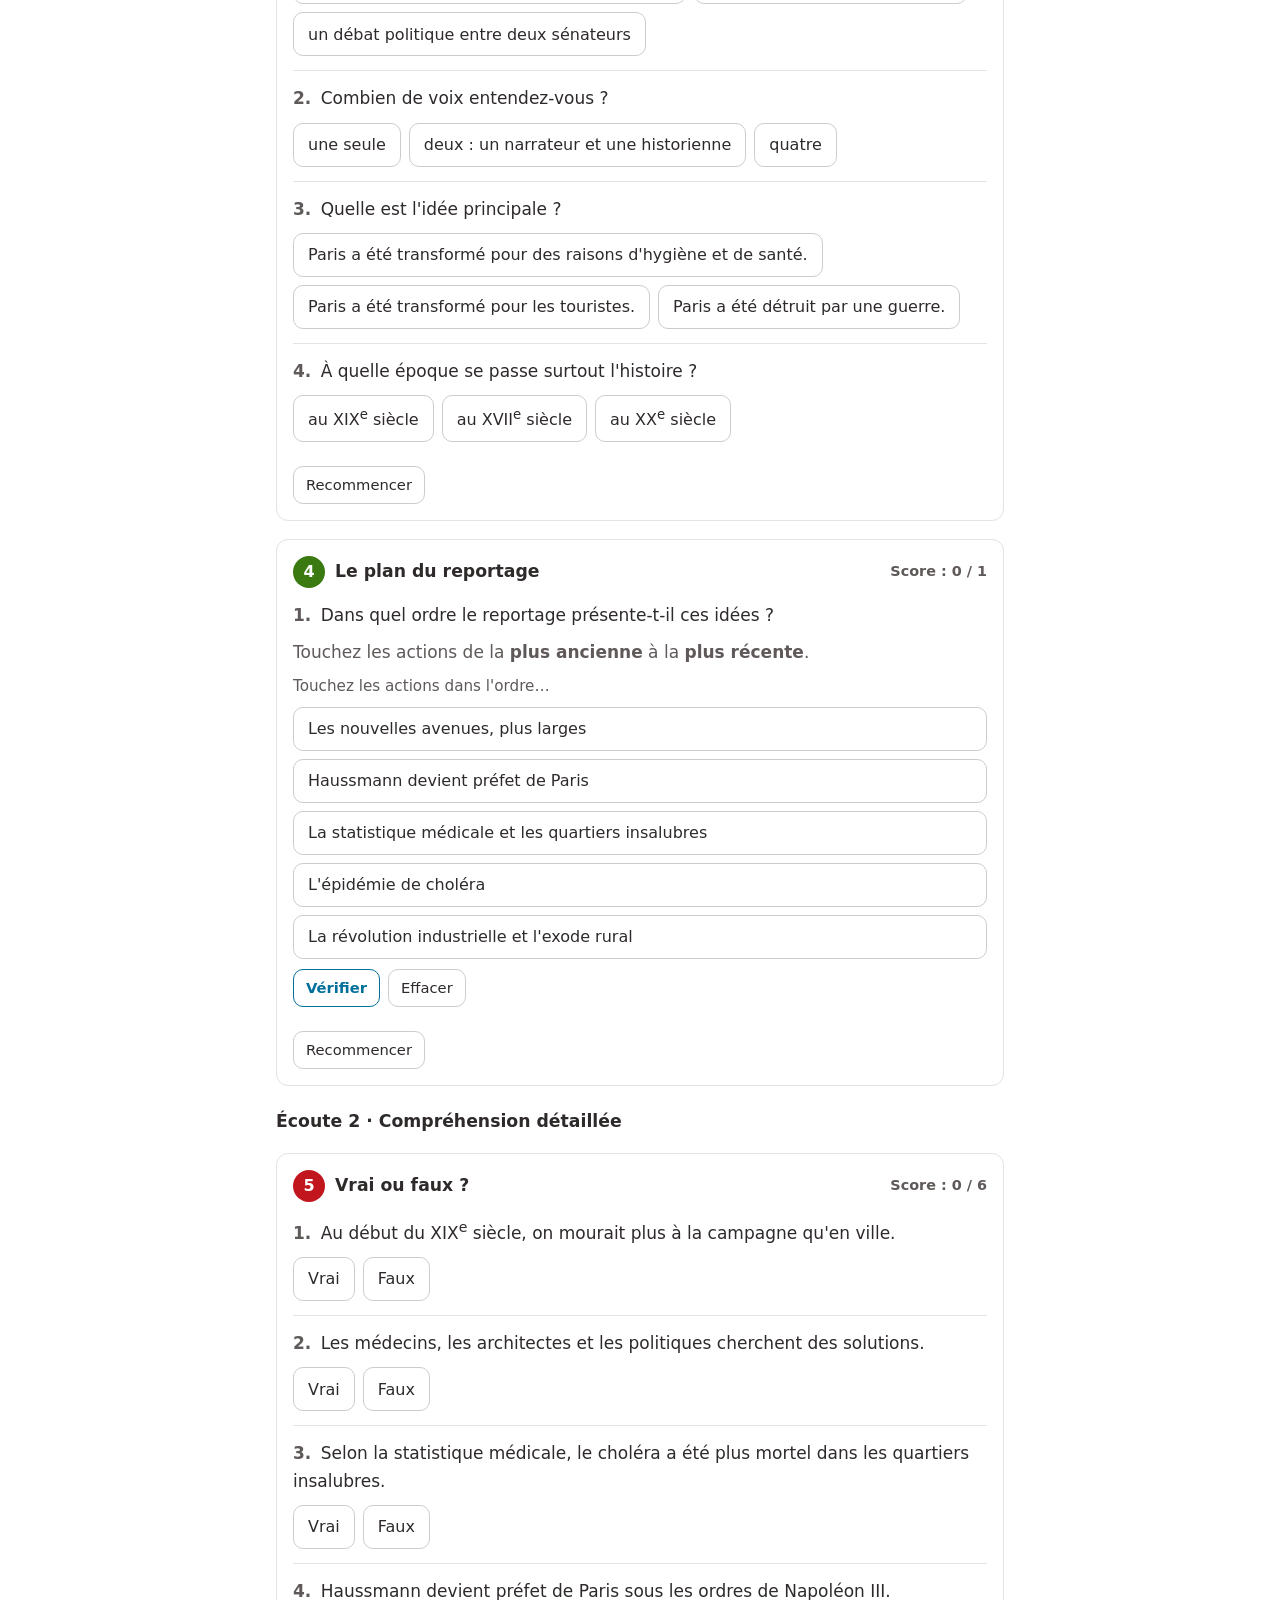
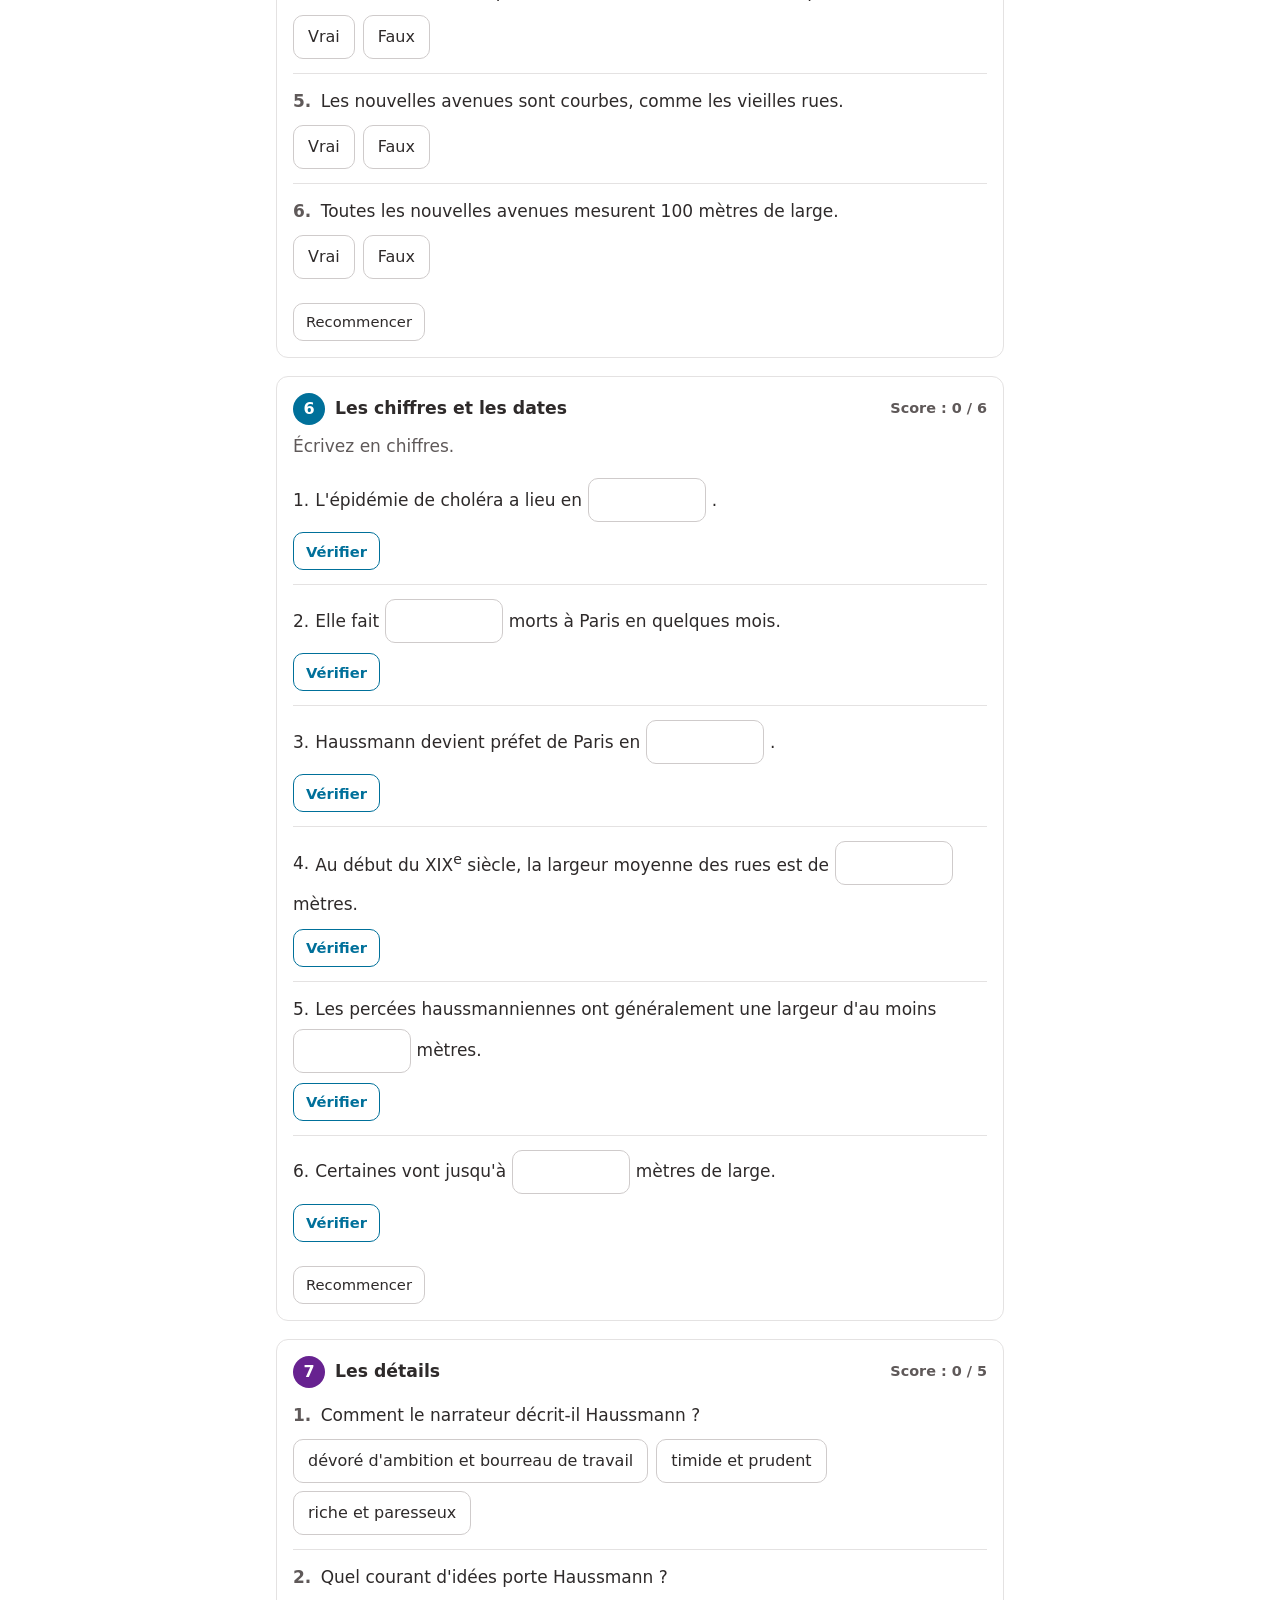
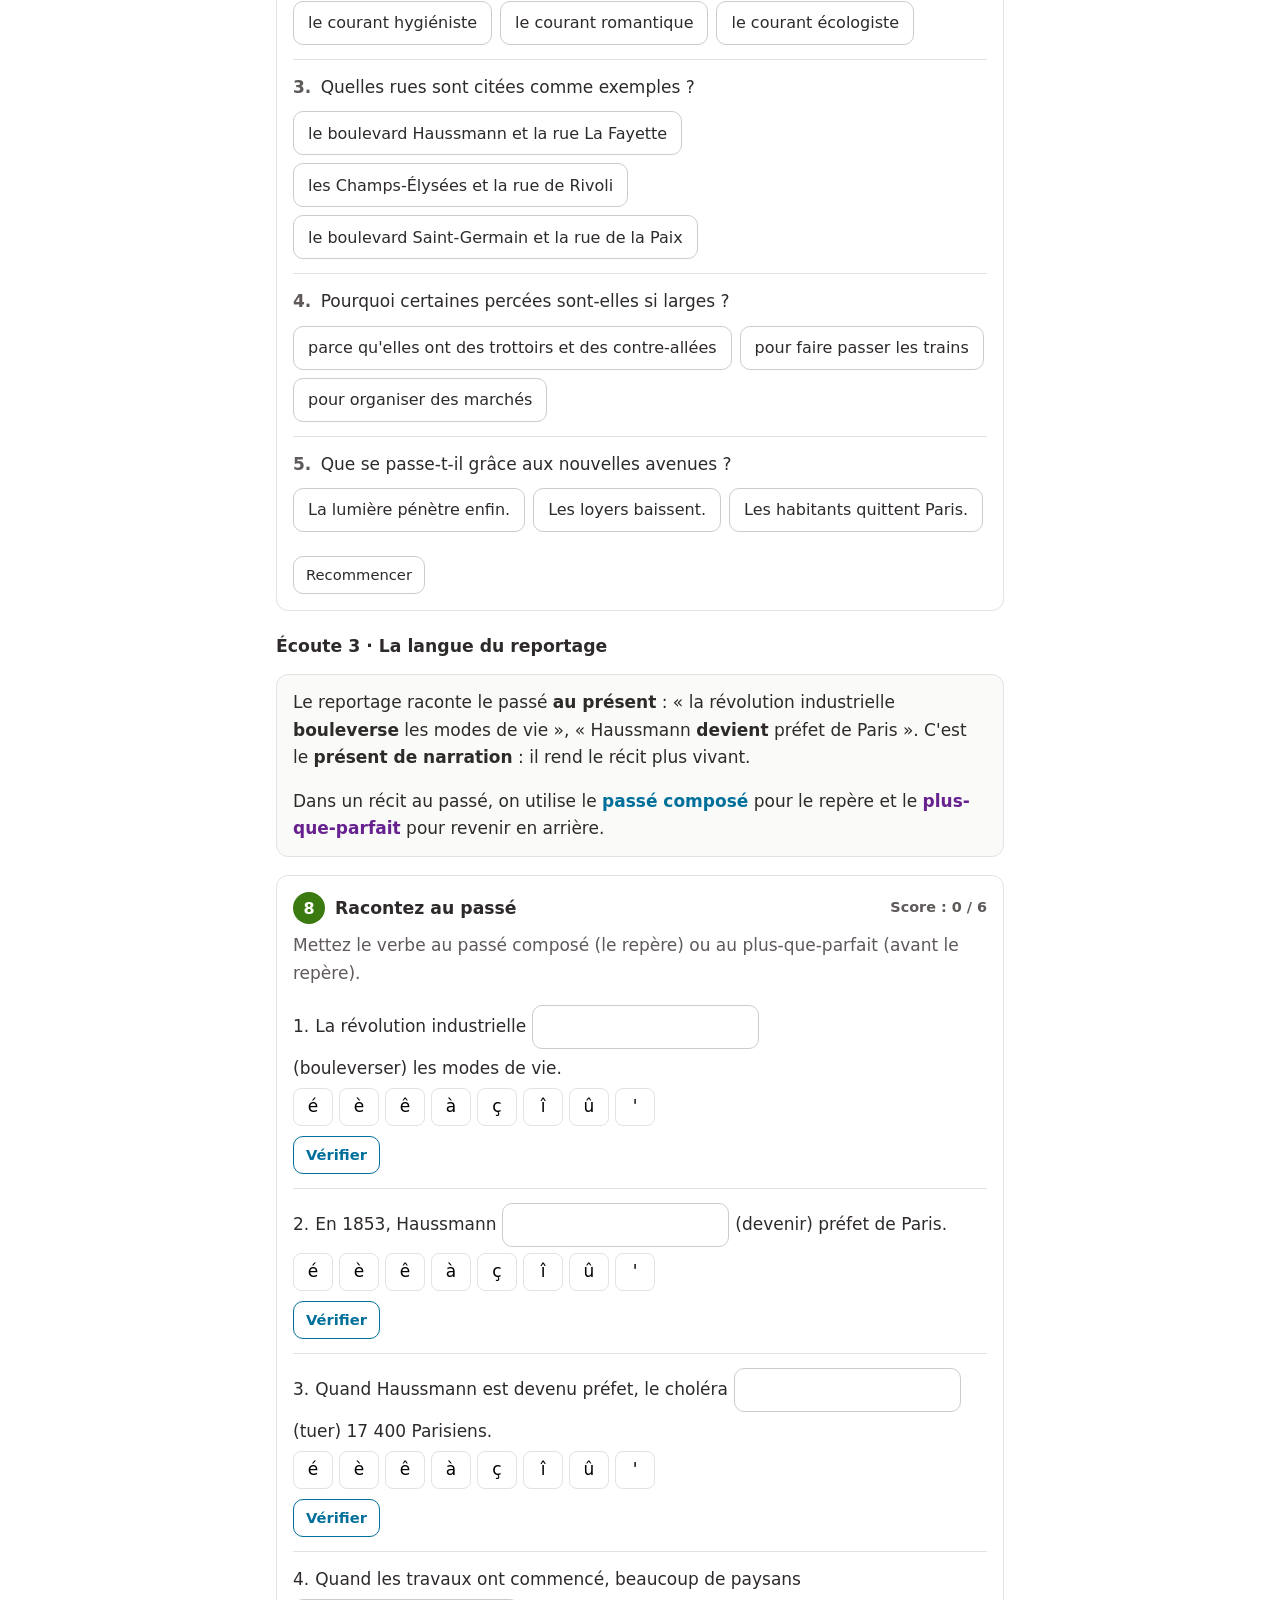
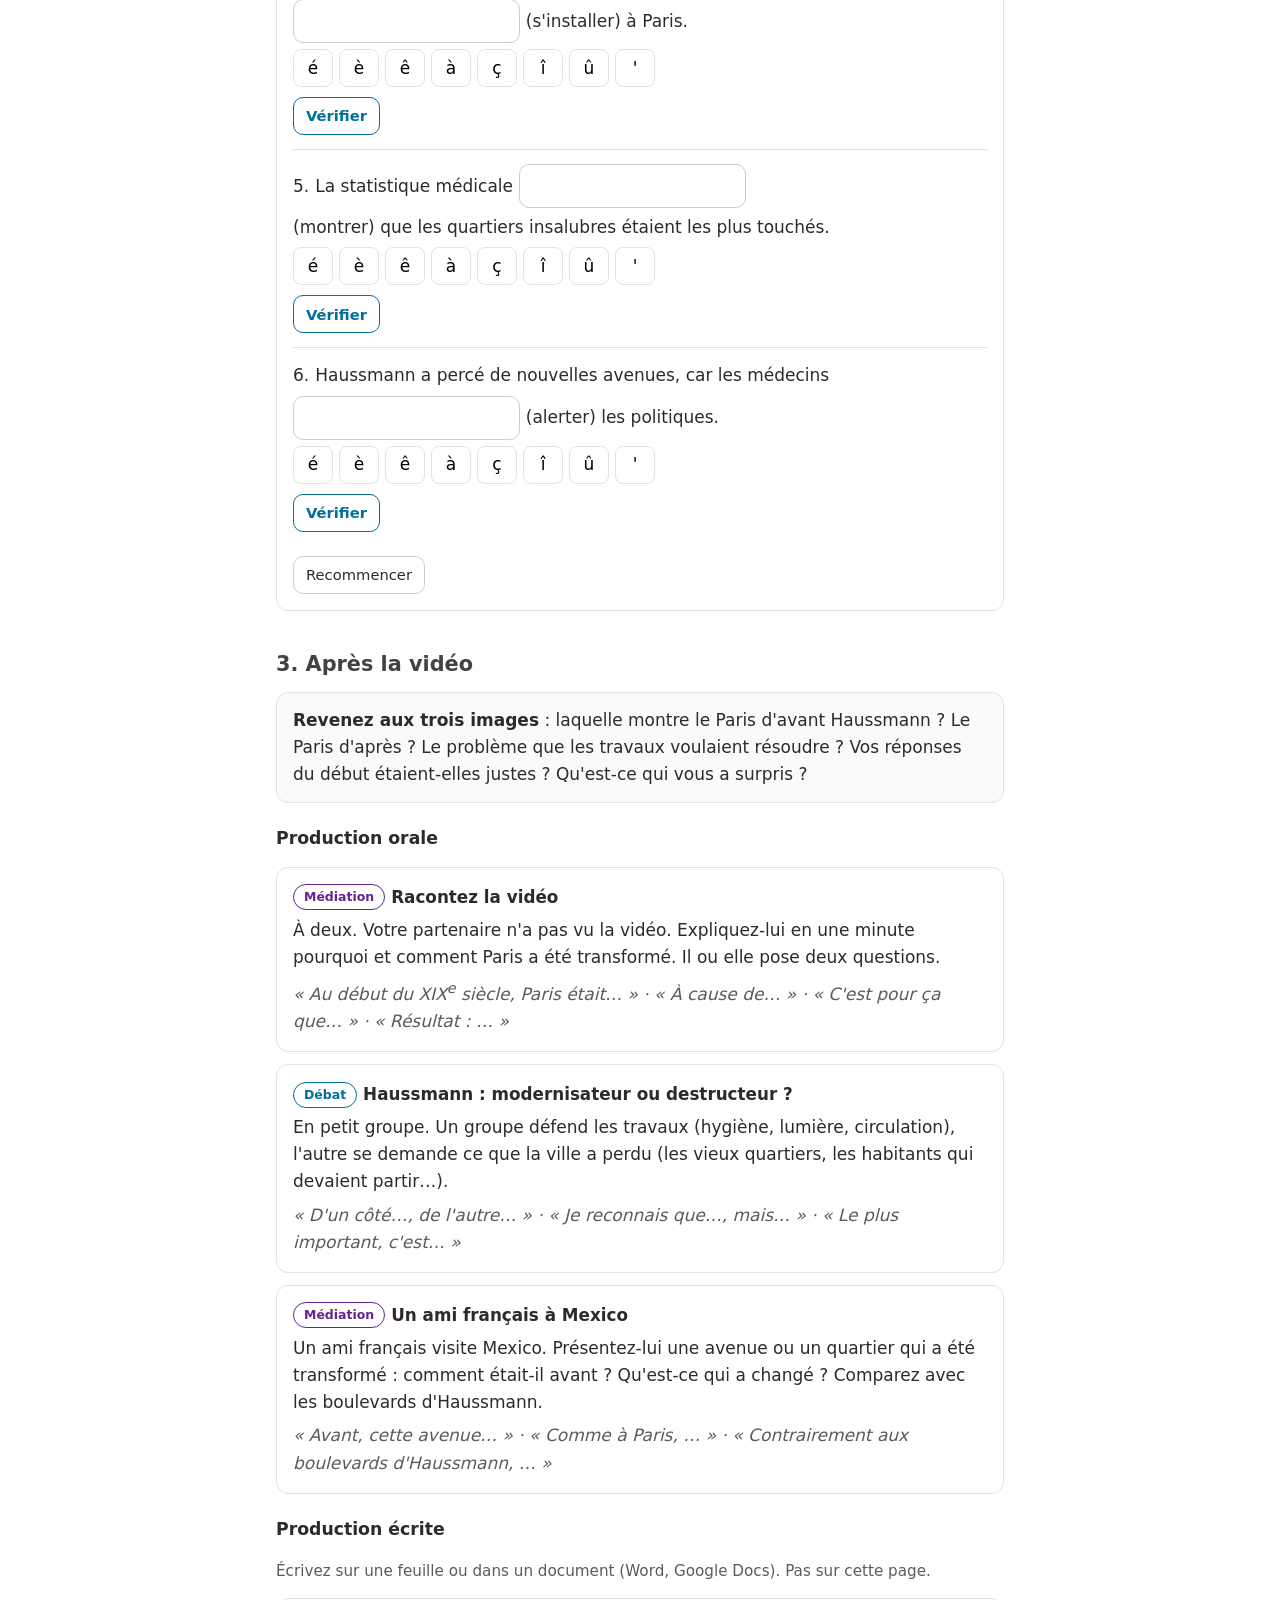
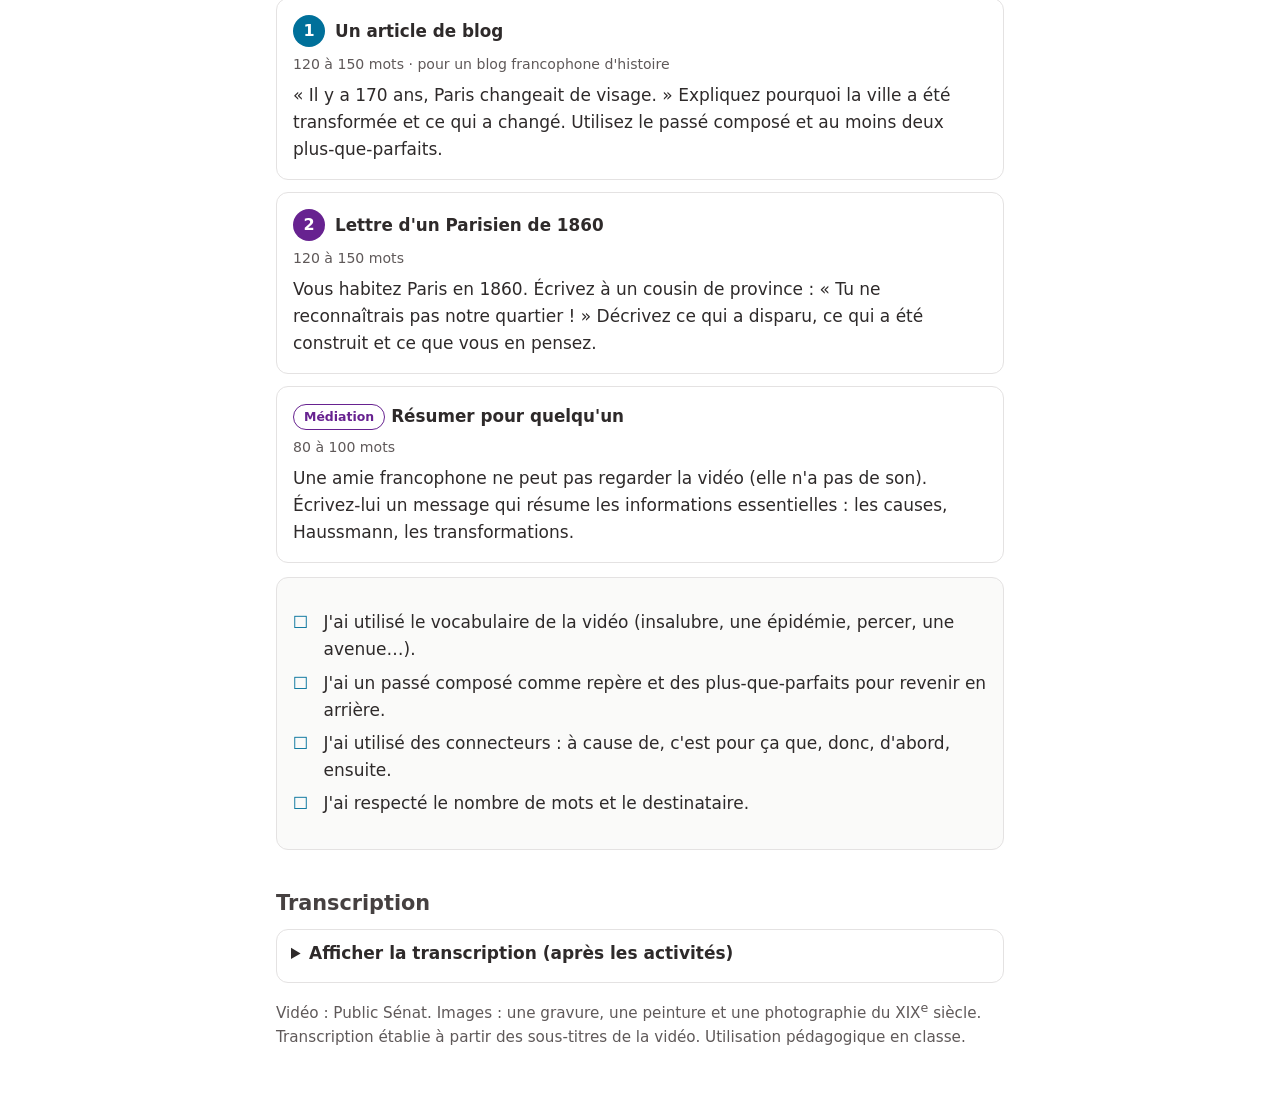
==== commit 18662690: "Vidéo 1 : « Voici Paris » remplace les hypothèses Trois images du XIXe siècle à observer et à commen" ====
--- a/haussmann.html
+++ b/haussmann.html
@@ -24,15 +24,26 @@
 
   <!-- ===================== AVANT ===================== -->
   <h2 id="avant">1. Avant la vidéo</h2>
-  <div class="box">
-    <h3>Faites des hypothèses</h3>
-    <p>Le titre de la vidéo est&nbsp;: <b>«&nbsp;Au XIX<sup>e</sup> siècle, le baron Haussmann transforme le visage de Paris&nbsp;»</b>.</p>
-    <ul>
-      <li>Selon vous, à quoi ressemblait Paris avant le XIX<sup>e</sup> siècle&nbsp;? Les rues étaient-elles larges ou étroites&nbsp;?</li>
-      <li>Pourquoi une ville décide-t-elle de transformer ses rues&nbsp;?</li>
-    </ul>
-    <p class="notice">Notez vos idées sur une feuille. Vous les vérifierez après la vidéo.</p>
-  </div>
+  <h3>Voici Paris</h3>
+  <p class="notice">Observez les trois images. Touchez une image pour l'agrandir.</p>
+  <div class="galerie">
+    <figure><a href="images/paris-a.jpg"><img src="images/paris-a.jpg" alt="Image A : gravure en noir et blanc. Dans une rue, des hommes vident des caisses de déchets dans une grande charrette ; au premier plan, une femme penchée fouille le sol." loading="lazy"></a><figcaption>A</figcaption></figure>
+    <figure><a href="images/paris-b.jpg"><img src="images/paris-b.jpg" alt="Image B : peinture en couleurs. Sur une large avenue bordée d'immeubles, des femmes élégantes achètent des fleurs à une marchande ; des calèches passent." loading="lazy"></a><figcaption>B</figcaption></figure>
+    <figure><a href="images/paris-c.jpg"><img src="images/paris-c.jpg" alt="Image C : photographie en noir et blanc d'une rue très étroite et sombre, pavée, entre de hautes maisons anciennes." loading="lazy"></a><figcaption>C</figcaption></figure>
+  </div>
+  <div class="box">
+    <h3>Parlons-en</h3>
+    <ol>
+      <li><b>L'époque</b>&nbsp;: à votre avis, de quand datent ces images&nbsp;? Quels détails vous aident à répondre (les vêtements, les transports, l'éclairage…)&nbsp;?</li>
+      <li><b>La description</b>&nbsp;: qu'est-ce qu'on voit dans chaque image&nbsp;? Le lieu, les personnes, ce qu'elles font, l'ambiance.</li>
+      <li><b>La carte postale</b>&nbsp;: est-ce le Paris de carte postale&nbsp;? Quelle image pourrait être une carte postale&nbsp;? Laquelle montre une réalité qu'on ne met pas sur les cartes postales&nbsp;?</li>
+      <li><b>Le lien avec la vidéo</b>&nbsp;: la vidéo s'appelle «&nbsp;Au XIX<sup>e</sup> siècle, le baron Haussmann transforme le visage de Paris&nbsp;». Selon vous, quelle image montre le Paris d'avant&nbsp;? Le Paris d'après&nbsp;? Un problème à résoudre&nbsp;?</li>
+    </ol>
+    <p class="phrases">On y voit… · Au premier plan / À l'arrière-plan, il y a… · Je pense que cette image date de… parce que… · Ça ressemble à… · Ce n'est pas le Paris de carte postale, parce que…</p>
+    <p class="notice"><b>Mots utiles</b>&nbsp;: une rue pavée, étroite, sombre · un boulevard large, lumineux · un trottoir · un réverbère · une calèche · une charrette · les ordures, les déchets · un chiffonnier, une chiffonnière (une personne qui récupère des objets dans les déchets) · une marchande de fleurs</p>
+    <p class="notice">Gardez vos réponses (à l'oral ou sur une feuille) : vous les vérifierez après la vidéo.</p>
+  </div>
+  <div id="ex-images"></div>
   <div id="ex-vocab"></div>
 
   <!-- ===================== ÉCOUTER ===================== -->
@@ -75,7 +86,7 @@
   <!-- ===================== APRÈS ===================== -->
   <h2 id="apres">3. Après la vidéo</h2>
   <div class="box">
-    <p><b>Vérifiez vos hypothèses</b> du début&nbsp;: qu'est-ce qui était juste&nbsp;? Qu'est-ce qui vous a surpris&nbsp;?</p>
+    <p><b>Revenez aux trois images</b>&nbsp;: laquelle montre le Paris d'avant Haussmann&nbsp;? Le Paris d'après&nbsp;? Le problème que les travaux voulaient résoudre&nbsp;? Vos réponses du début étaient-elles justes&nbsp;? Qu'est-ce qui vous a surpris&nbsp;?</p>
   </div>
 
   <h3>Production orale</h3>
@@ -141,7 +152,7 @@
       <p>Au début du XIX<sup>e</sup> siècle, la largeur moyenne des rues est de 8 mètres 50. Si on regarde les percées haussmanniennes, elles sont bien sûr beaucoup plus larges. Généralement, elles ont une largeur d'au moins 20 mètres, mais peuvent aller jusqu'à 30 mètres, et même pour certaines jusqu'à 100 mètres de large, parce qu'elles ont des trottoirs, des contre-allées, etc. Donc le visage de Paris est complètement transformé.</p>
     </div>
   </details>
-  <p class="note-pied notice">Vidéo&nbsp;: Public Sénat. Transcription établie à partir des sous-titres de la vidéo. Utilisation pédagogique en classe.</p>
+  <p class="note-pied notice">Vidéo&nbsp;: Public Sénat. Images&nbsp;: une gravure, une peinture et une photographie du XIX<sup>e</sup> siècle. Transcription établie à partir des sous-titres de la vidéo. Utilisation pédagogique en classe.</p>
 </main>
 
 <script src="assets/exercices.js"></script>
@@ -165,9 +176,22 @@
   });
 })();
 
+/* ---------- Avant la vidéo : les images ---------- */
+Exos.qcm(document.getElementById("ex-images"), {
+  num: 1, color: "c-gris", titre: "Observez bien",
+  consigne: "Regardez encore les images A, B et C.",
+  items: [
+    { q: "Ces trois images datent…", options: ["du XVII<sup>e</sup> siècle", "du XIX<sup>e</sup> siècle", "des années 1950"], answer: 1, ok: "Les vêtements, les calèches, les réverbères à gaz, aucune voiture : nous sommes au XIX<sup>e</sup> siècle.", fb: { 0: "Regardez les vêtements et les calèches : c'est plus récent.", 2: "Il n'y a aucune automobile : c'est plus ancien." } },
+    { q: "Dans quelle image la rue est-elle étroite, sombre et sans trottoir ?", options: ["A", "B", "C"], answer: 2, ok: "Une ruelle du vieux Paris : peu de lumière, pas de trottoir, de hautes maisons serrées.", fb: { 1: "Dans l'image B, la rue est au contraire très large." } },
+    { q: "Quelle image montre une avenue large et lumineuse, avec des trottoirs ?", options: ["A", "B", "C"], answer: 1, ok: "Un boulevard élégant : c'est le Paris « de carte postale ».", fb: { 2: "Dans l'image C, la rue est étroite et sombre." } },
+    { q: "Dans l'image A, que fait la femme au premier plan ?", options: ["Elle cueille des fleurs.", "Elle cherche des objets dans les déchets.", "Elle lave la rue."], answer: 1, ok: "C'est une chiffonnière : elle récupère ce qui peut être revendu (tissus, papier, métal…).", fb: { 0: "Regardez bien : il n'y a pas de fleurs, mais des caisses et une charrette de déchets." } },
+    { q: "Quel problème de la ville l'image A montre-t-elle ?", options: ["la circulation", "la propreté et les déchets", "le bruit"], answer: 1, ok: "Les déchets dans la rue : un vrai problème d'hygiène… et c'est le thème de la vidéo.", fb: { 0: "Il n'y a pas d'embouteillage : regardez la charrette et les caisses." } }
+  ]
+});
+
 /* ---------- Avant la vidéo : vocabulaire ---------- */
 Exos.qcm(document.getElementById("ex-vocab"), {
-  num: 1, color: "c-violet", titre: "Les mots de la vidéo",
+  num: 2, color: "c-violet", titre: "Les mots de la vidéo",
   consigne: "Choisissez la bonne définition. Ces mots vont vous aider à comprendre.",
   melanger: true,
   items: [
@@ -184,7 +208,7 @@
 
 /* ---------- Écoute 1 ---------- */
 Exos.qcm(document.getElementById("ex-global"), {
-  num: 2, color: "c-bleu", titre: "De quoi parle la vidéo ?",
+  num: 3, color: "c-bleu", titre: "De quoi parle la vidéo ?",
   consigne: "Après une écoute complète, sans sous-titres.",
   items: [
     { q: "C'est…", options: ["un reportage historique avec une historienne", "une publicité pour visiter Paris", "un débat politique entre deux sénateurs"], answer: 0, ok: "Un narrateur raconte ; une historienne explique.", fb: { 1: "Il n'y a pas de message touristique : on parle d'histoire.", 2: "Il n'y a pas de débat : une seule spécialiste est interviewée." } },
@@ -194,7 +218,7 @@
   ]
 });
 Exos.ordre(document.getElementById("ex-plan"), {
-  num: 3, color: "c-vert", titre: "Le plan du reportage",
+  num: 4, color: "c-vert", titre: "Le plan du reportage",
   items: [
     { texte: "Dans quel ordre le reportage présente-t-il ces idées ?",
       etapes: ["La révolution industrielle et l'exode rural", "L'épidémie de choléra", "La statistique médicale et les quartiers insalubres", "Haussmann devient préfet de Paris", "Les nouvelles avenues, plus larges"],
@@ -205,7 +229,7 @@
 
 /* ---------- Écoute 2 ---------- */
 Exos.qcm(document.getElementById("ex-vf"), {
-  num: 4, color: "c-rouge", titre: "Vrai ou faux ?",
+  num: 5, color: "c-rouge", titre: "Vrai ou faux ?",
   items: [
     { q: "Au début du XIX<sup>e</sup> siècle, on mourait plus à la campagne qu'en ville.", options: ["Vrai", "Faux"], answer: 1, ok: "Faux : « on meurt plus en ville qu'à la campagne » (la surmortalité urbaine).", fb: { 0: "Écoutez bien : c'est le contraire." } },
     { q: "Les médecins, les architectes et les politiques cherchent des solutions.", options: ["Vrai", "Faux"], answer: 0, ok: "Ils « tentent de résoudre par tous les moyens » la situation." },
@@ -216,7 +240,7 @@
   ]
 });
 Exos.saisie(document.getElementById("ex-chiffres"), {
-  num: 5, color: "c-bleu", titre: "Les chiffres et les dates",
+  num: 6, color: "c-bleu", titre: "Les chiffres et les dates",
   consigne: "Écrivez en chiffres.",
   items: [
     { text: "L'épidémie de choléra a lieu en ___.", chiffre: true, answers: ["1832"], fb: { "1830": "Presque ! Réécoutez : « En mille huit cent trente-deux »." }, ok: "En 1832." },
@@ -228,7 +252,7 @@
   ]
 });
 Exos.qcm(document.getElementById("ex-detail"), {
-  num: 6, color: "c-violet", titre: "Les détails",
+  num: 7, color: "c-violet", titre: "Les détails",
   items: [
     { q: "Comment le narrateur décrit-il Haussmann ?", options: ["dévoré d'ambition et bourreau de travail", "timide et prudent", "riche et paresseux"], answer: 0, ok: "Un haut fonctionnaire très ambitieux qui travaille énormément." },
     { q: "Quel courant d'idées porte Haussmann ?", options: ["le courant hygiéniste", "le courant romantique", "le courant écologiste"], answer: 0, ok: "L'hygiénisme : améliorer la santé par la propreté, l'air et la lumière.", fb: { 2: "Le mot « écologiste » n'existe pas encore au XIX<sup>e</sup> siècle dans ce sens." } },
@@ -240,7 +264,7 @@
 
 /* ---------- Écoute 3 : du présent de narration au passé ---------- */
 Exos.conj(document.getElementById("ex-passe"), {
-  num: 7, color: "c-vert", titre: "Racontez au passé",
+  num: 8, color: "c-vert", titre: "Racontez au passé",
   consigne: "Mettez le verbe au passé composé (le repère) ou au plus-que-parfait (avant le repère).",
   items: [
     { text: "La révolution industrielle ___ (bouleverser) les modes de vie.", verb: "bouleverser", subj: "la révolution industrielle", p: 2, aux: "avoir", pp: "bouleversé", tense: "pc", ctx: "C'est un fait du récit, pas une action antérieure." },
--- a/assets/style.css
+++ b/assets/style.css
@@ -186,3 +186,11 @@
 nav.sommaire a { text-decoration: none; border: 1.5px solid var(--bord); border-radius: 999px; padding: 6px 14px; font-weight: 600; font-size: .95rem; }
 h2[id] { scroll-margin-top: 16px; }
 .cache-st[hidden] { display: none; }
+
+/* Galerie d'images (avant la vidéo) */
+.galerie { display: grid; gap: 12px; grid-template-columns: 1fr; margin: 12px 0; }
+@media (min-width: 640px) { .galerie { grid-template-columns: repeat(3, 1fr); align-items: start; } }
+.galerie figure { margin: 0; position: relative; border: 1px solid var(--bord); border-radius: var(--rayon); overflow: hidden; background: #fff; }
+.galerie img { display: block; width: 100%; height: auto; }
+.galerie figcaption { position: absolute; top: 8px; left: 8px; width: 2rem; height: 2rem; border-radius: 50%; background: #fff; color: var(--texte); font-weight: 700; display: flex; align-items: center; justify-content: center; box-shadow: 0 1px 3px rgba(0,0,0,.25); }
+.box ol { padding-left: 1.2em; margin: 8px 0; } .box ol li { margin: 6px 0; }
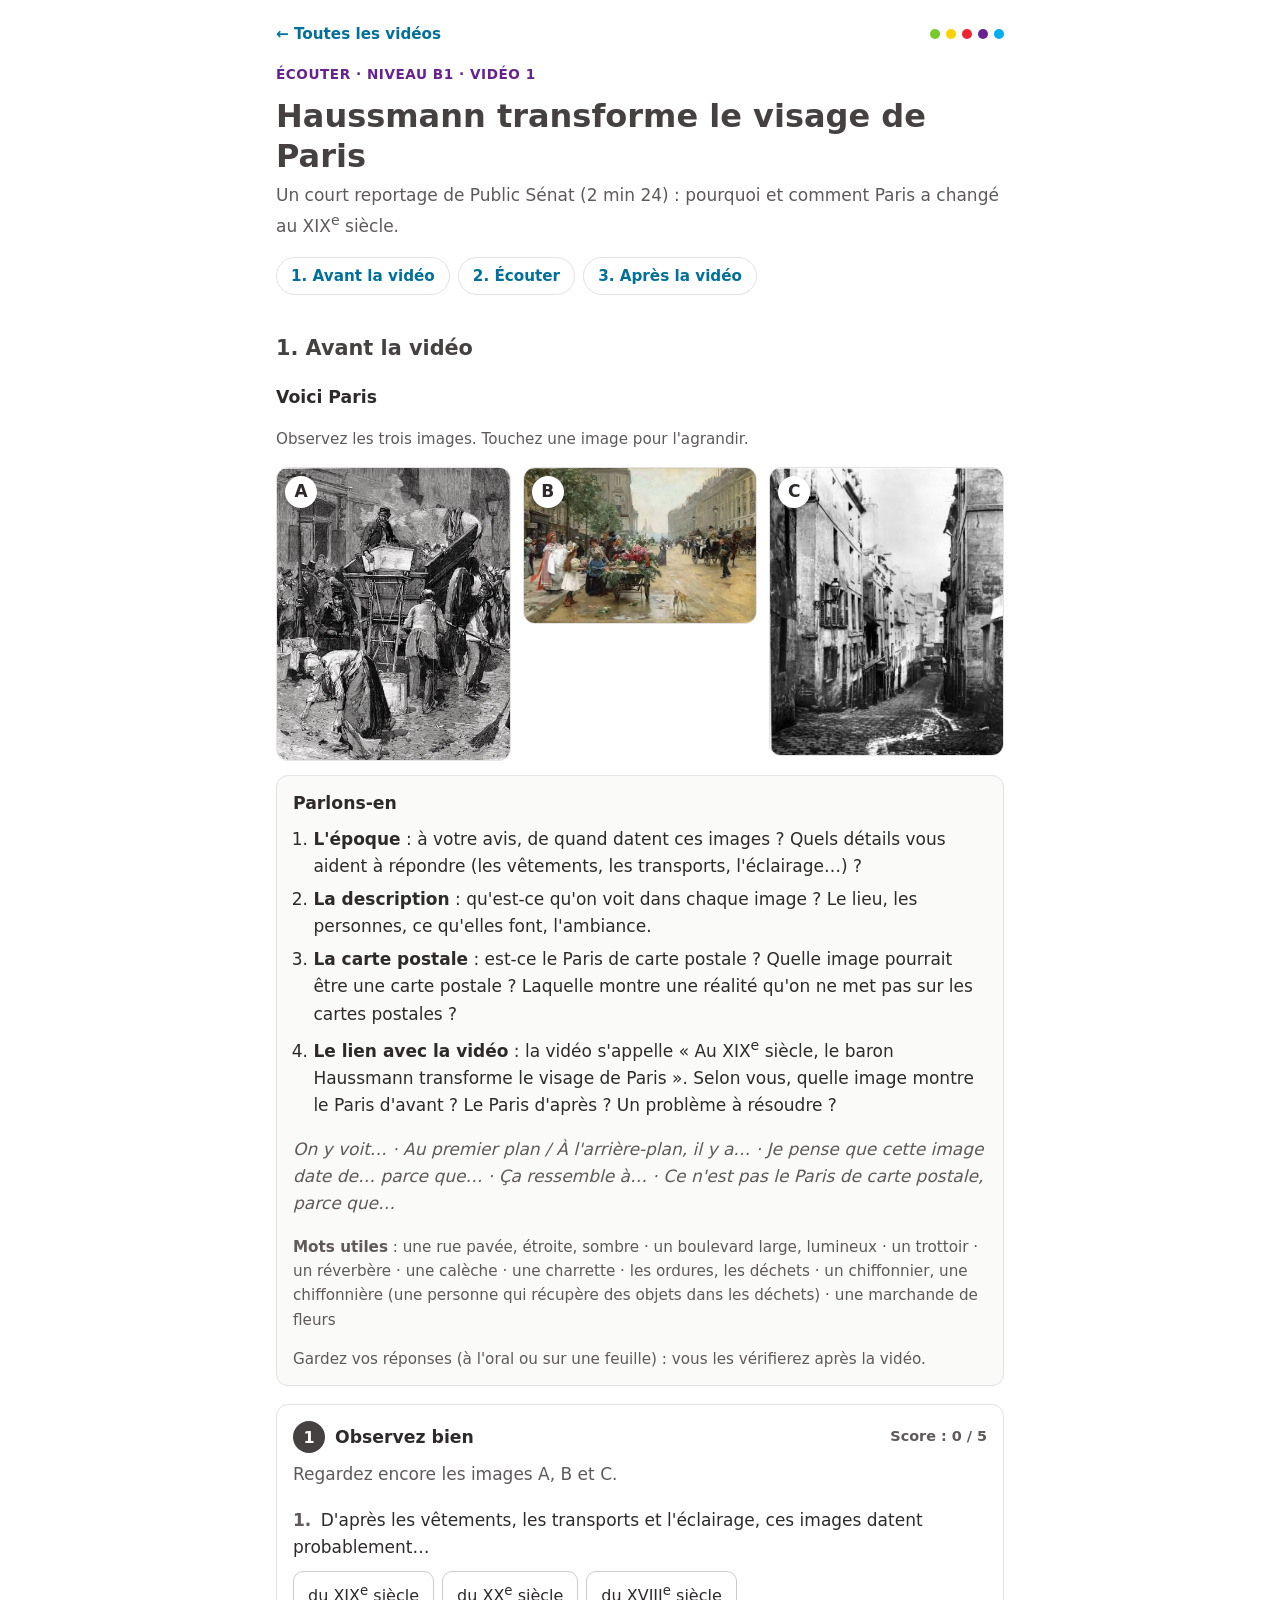
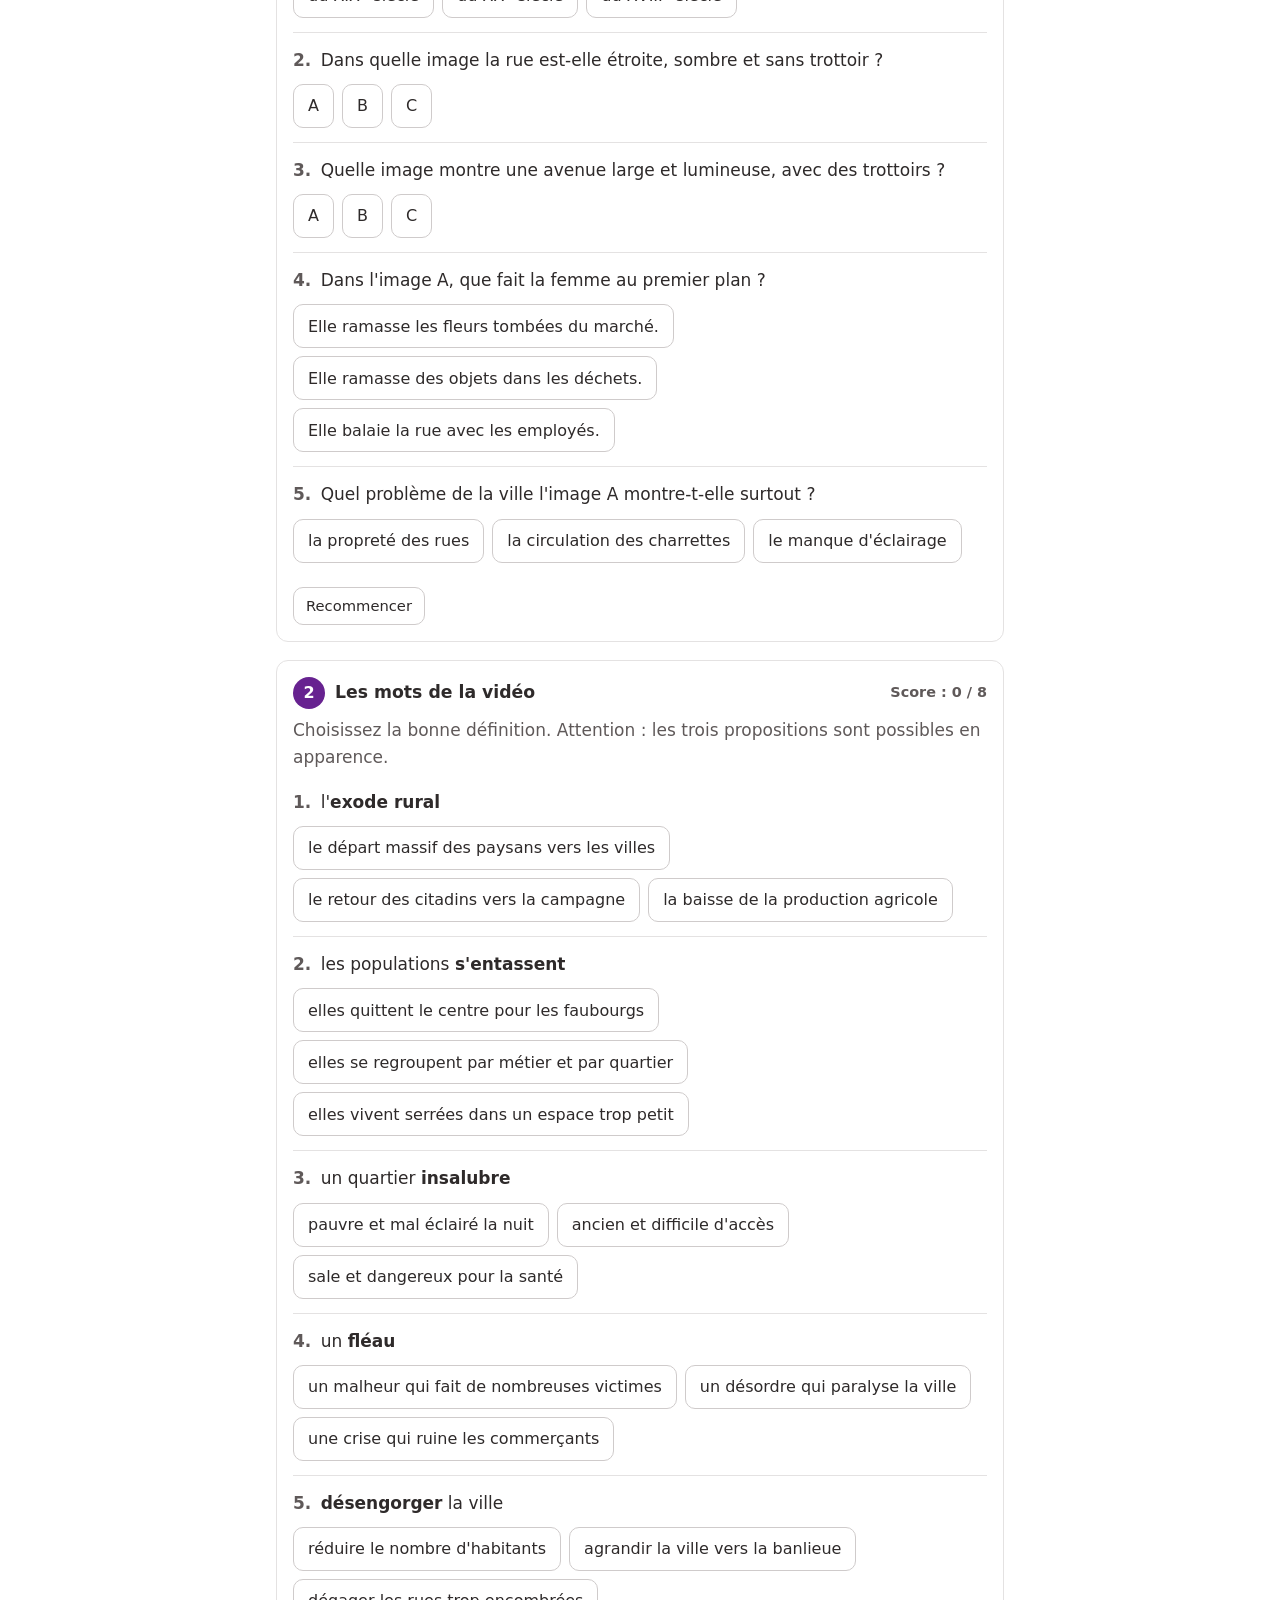
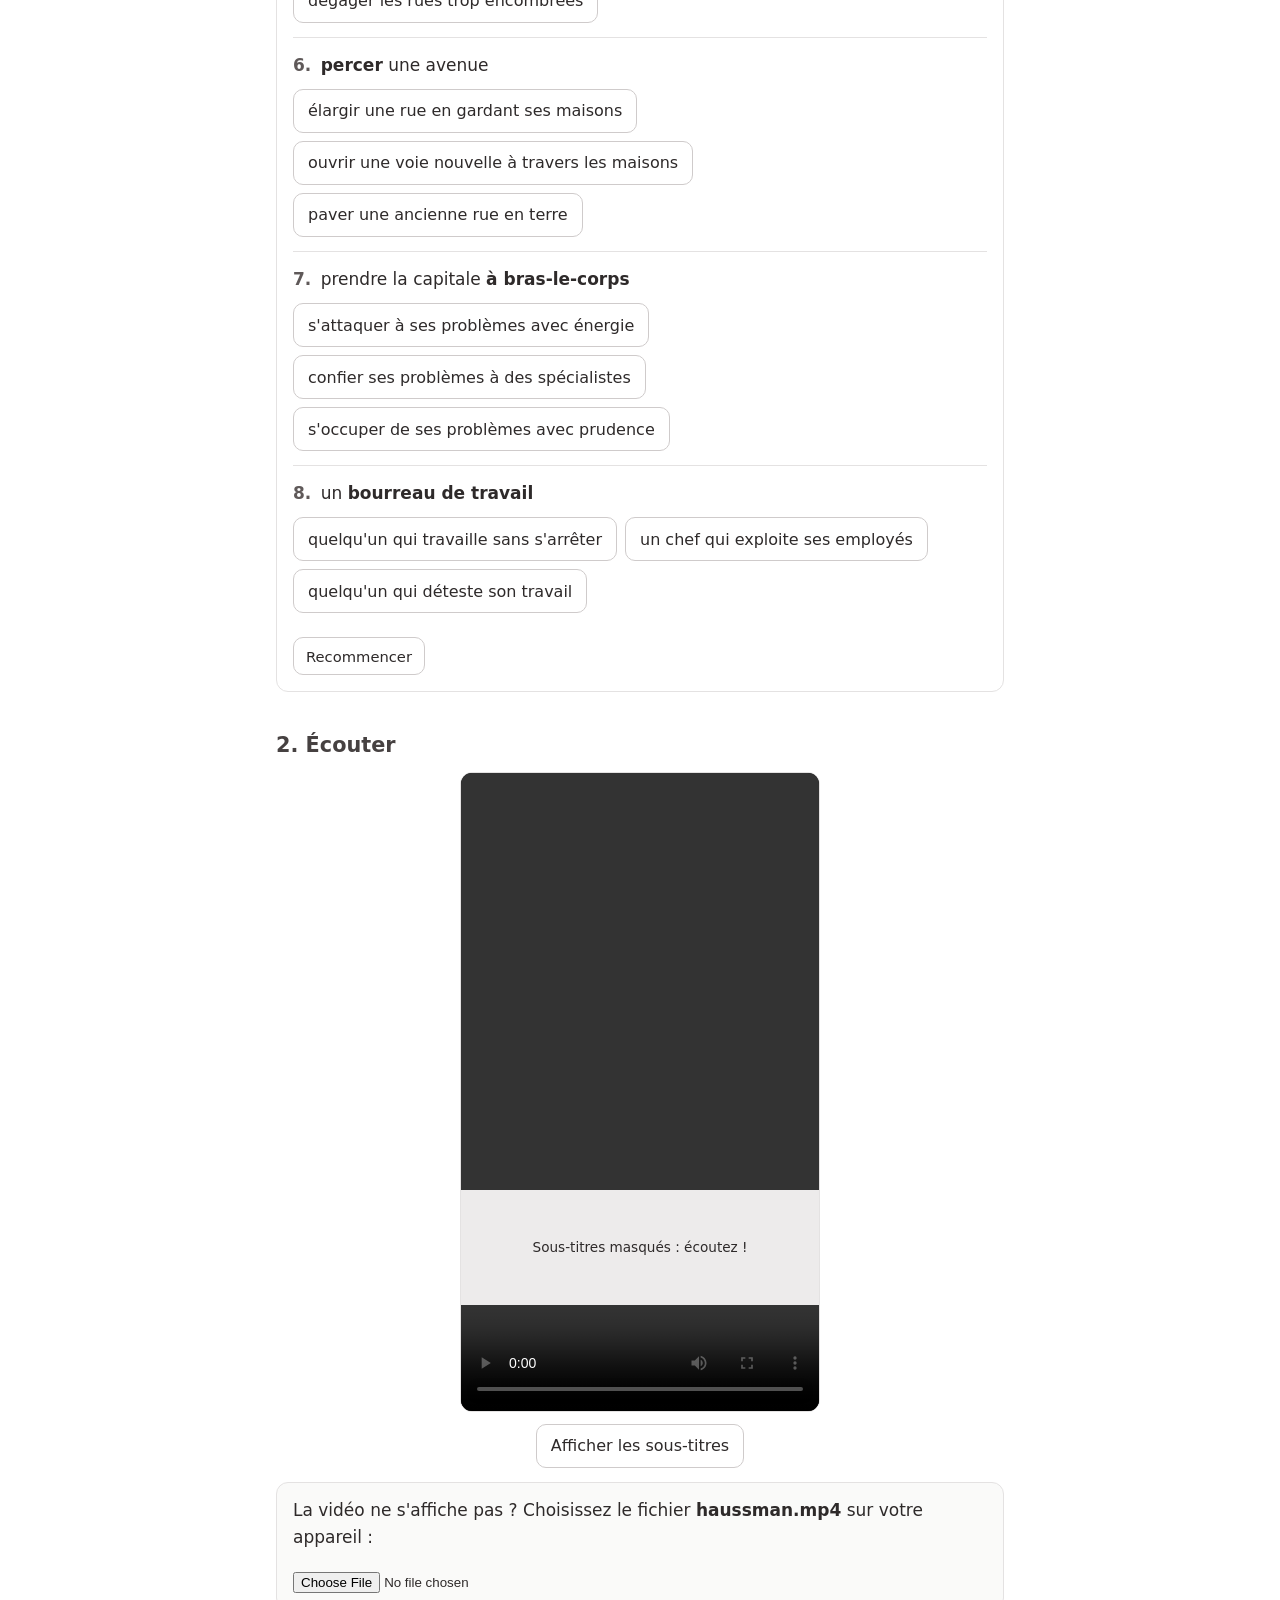
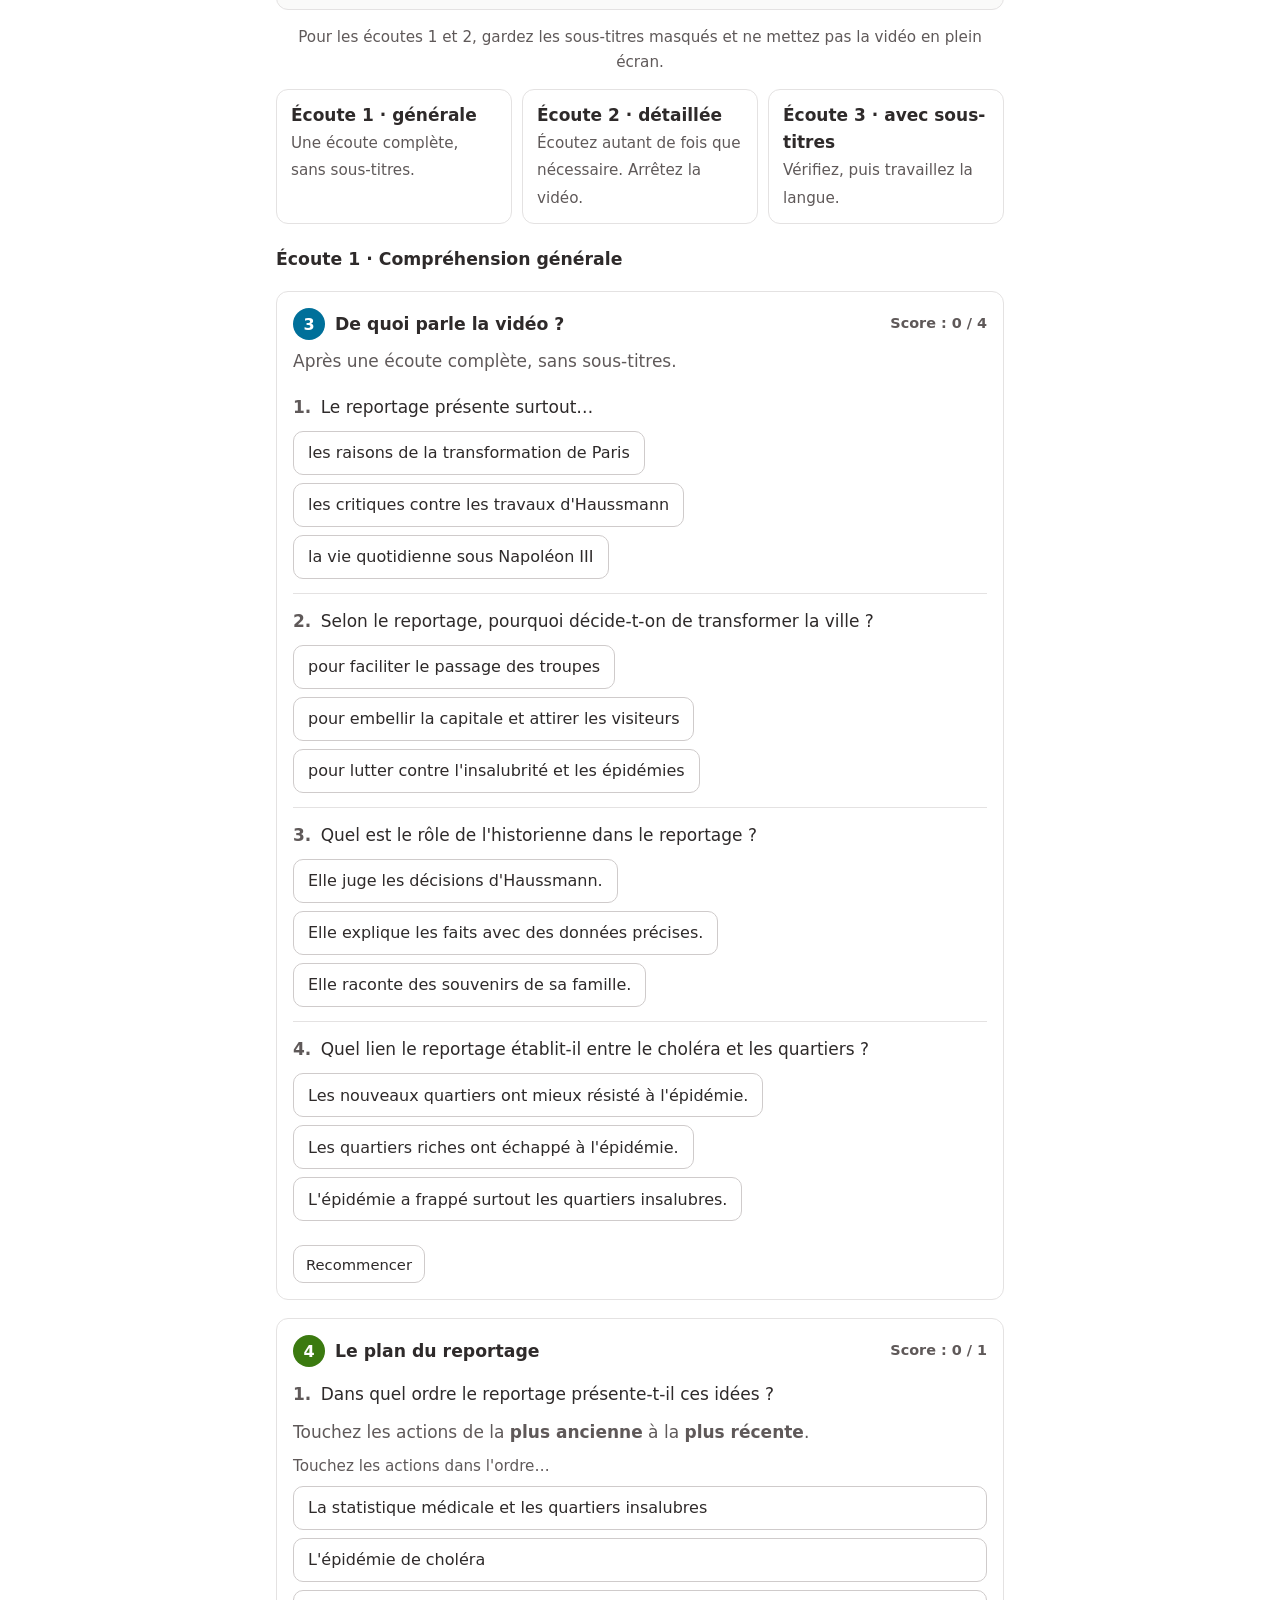
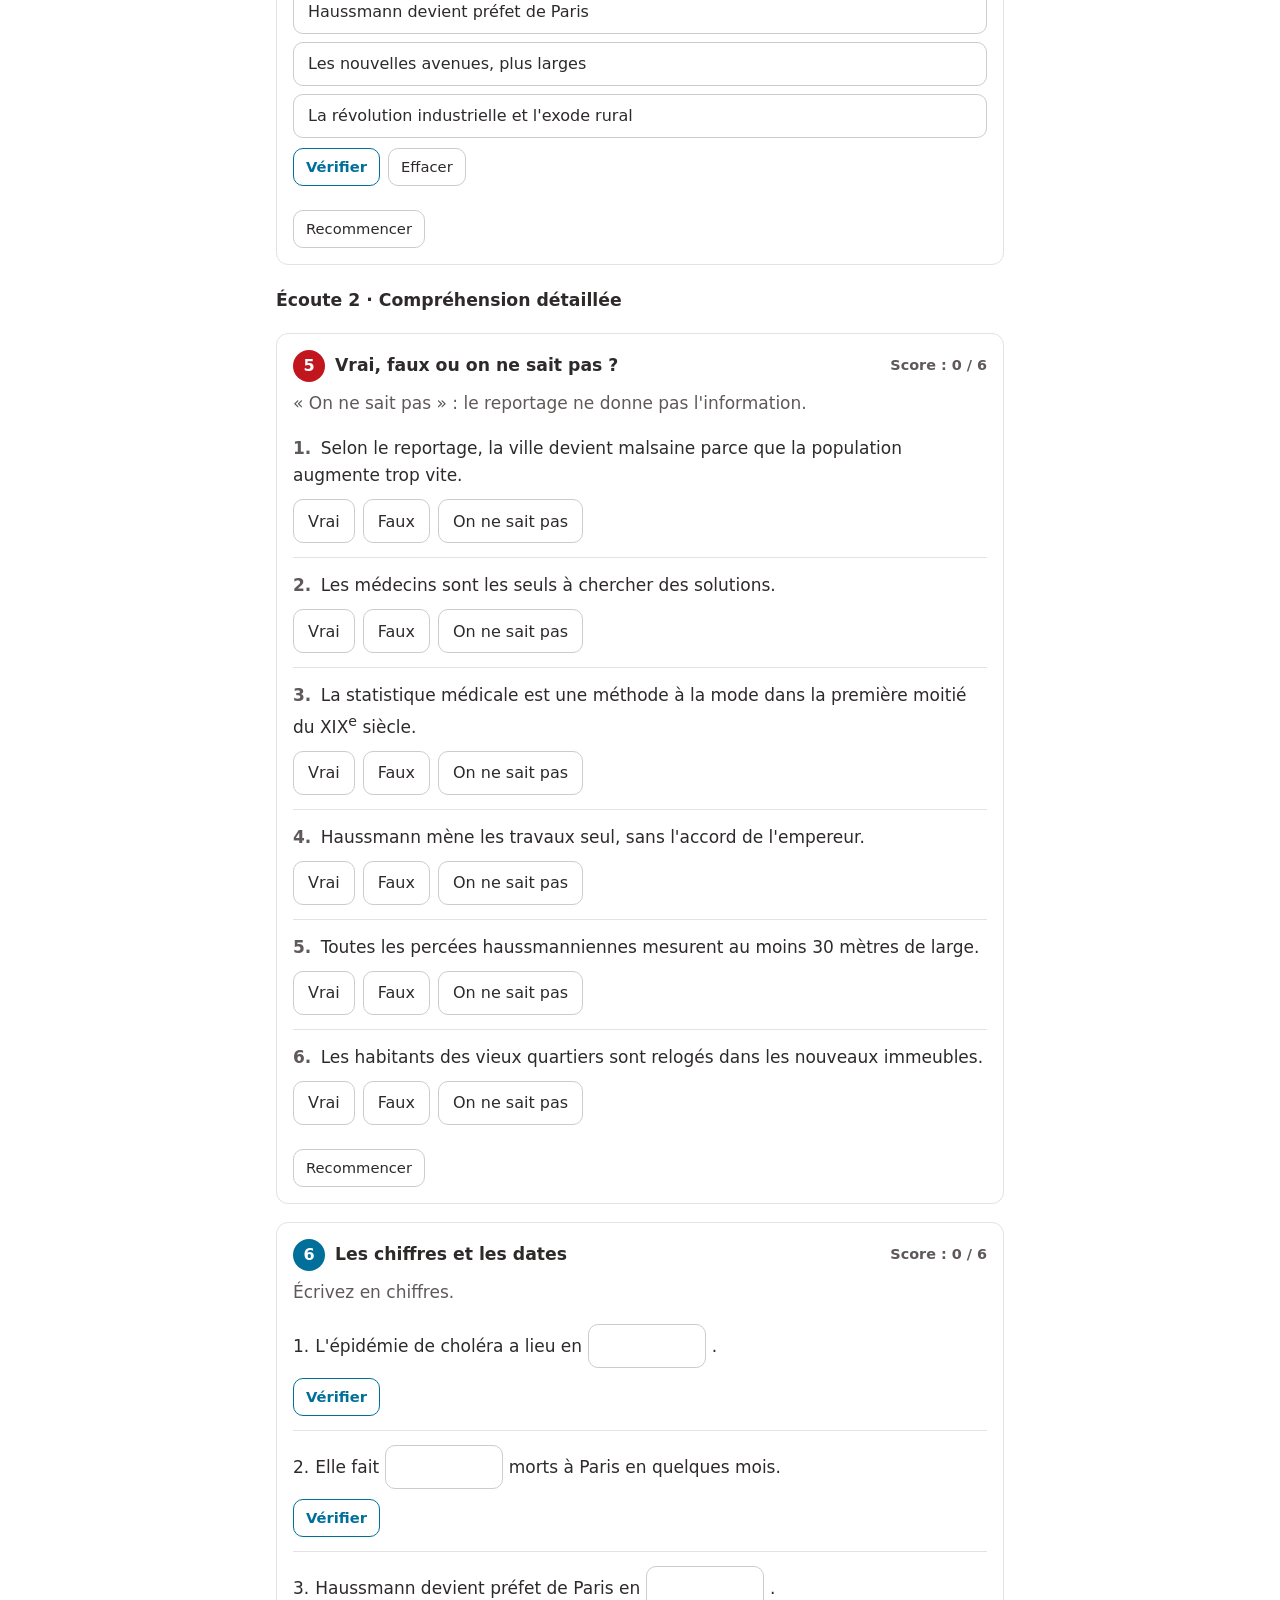
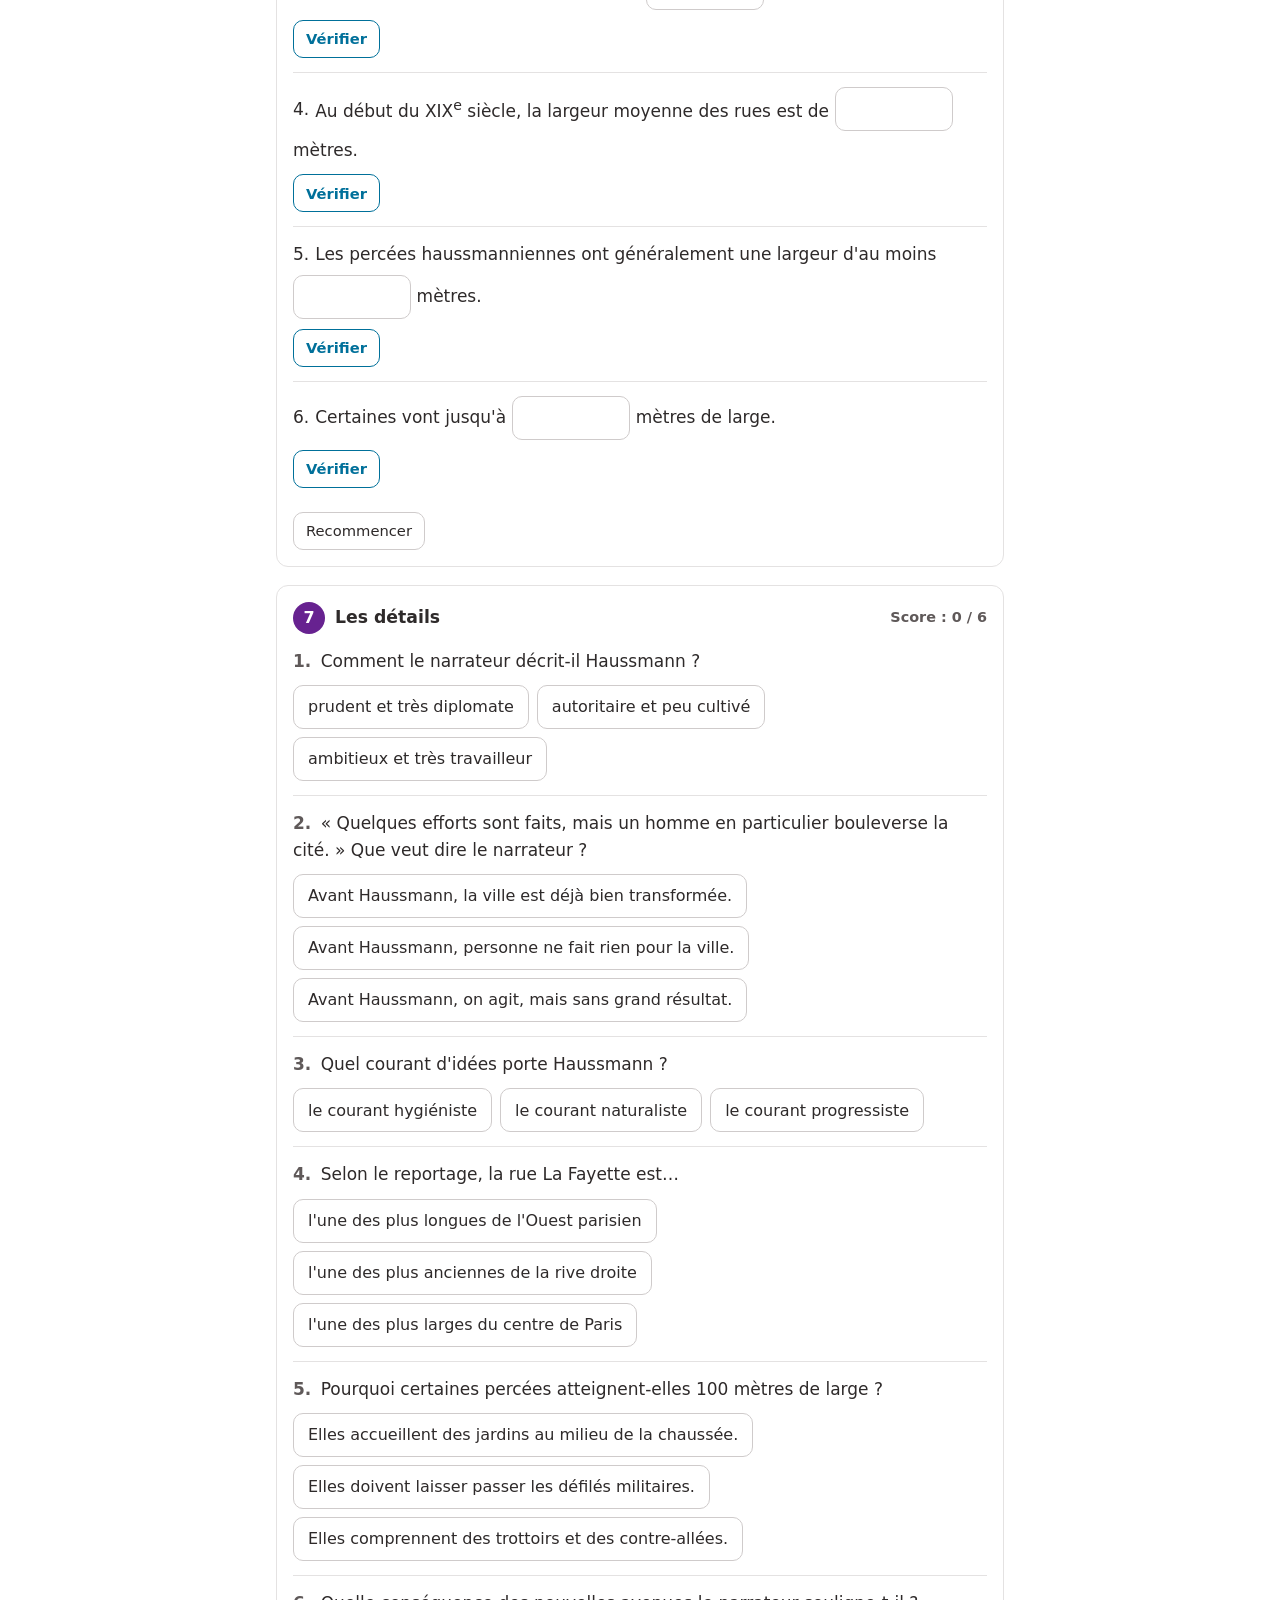
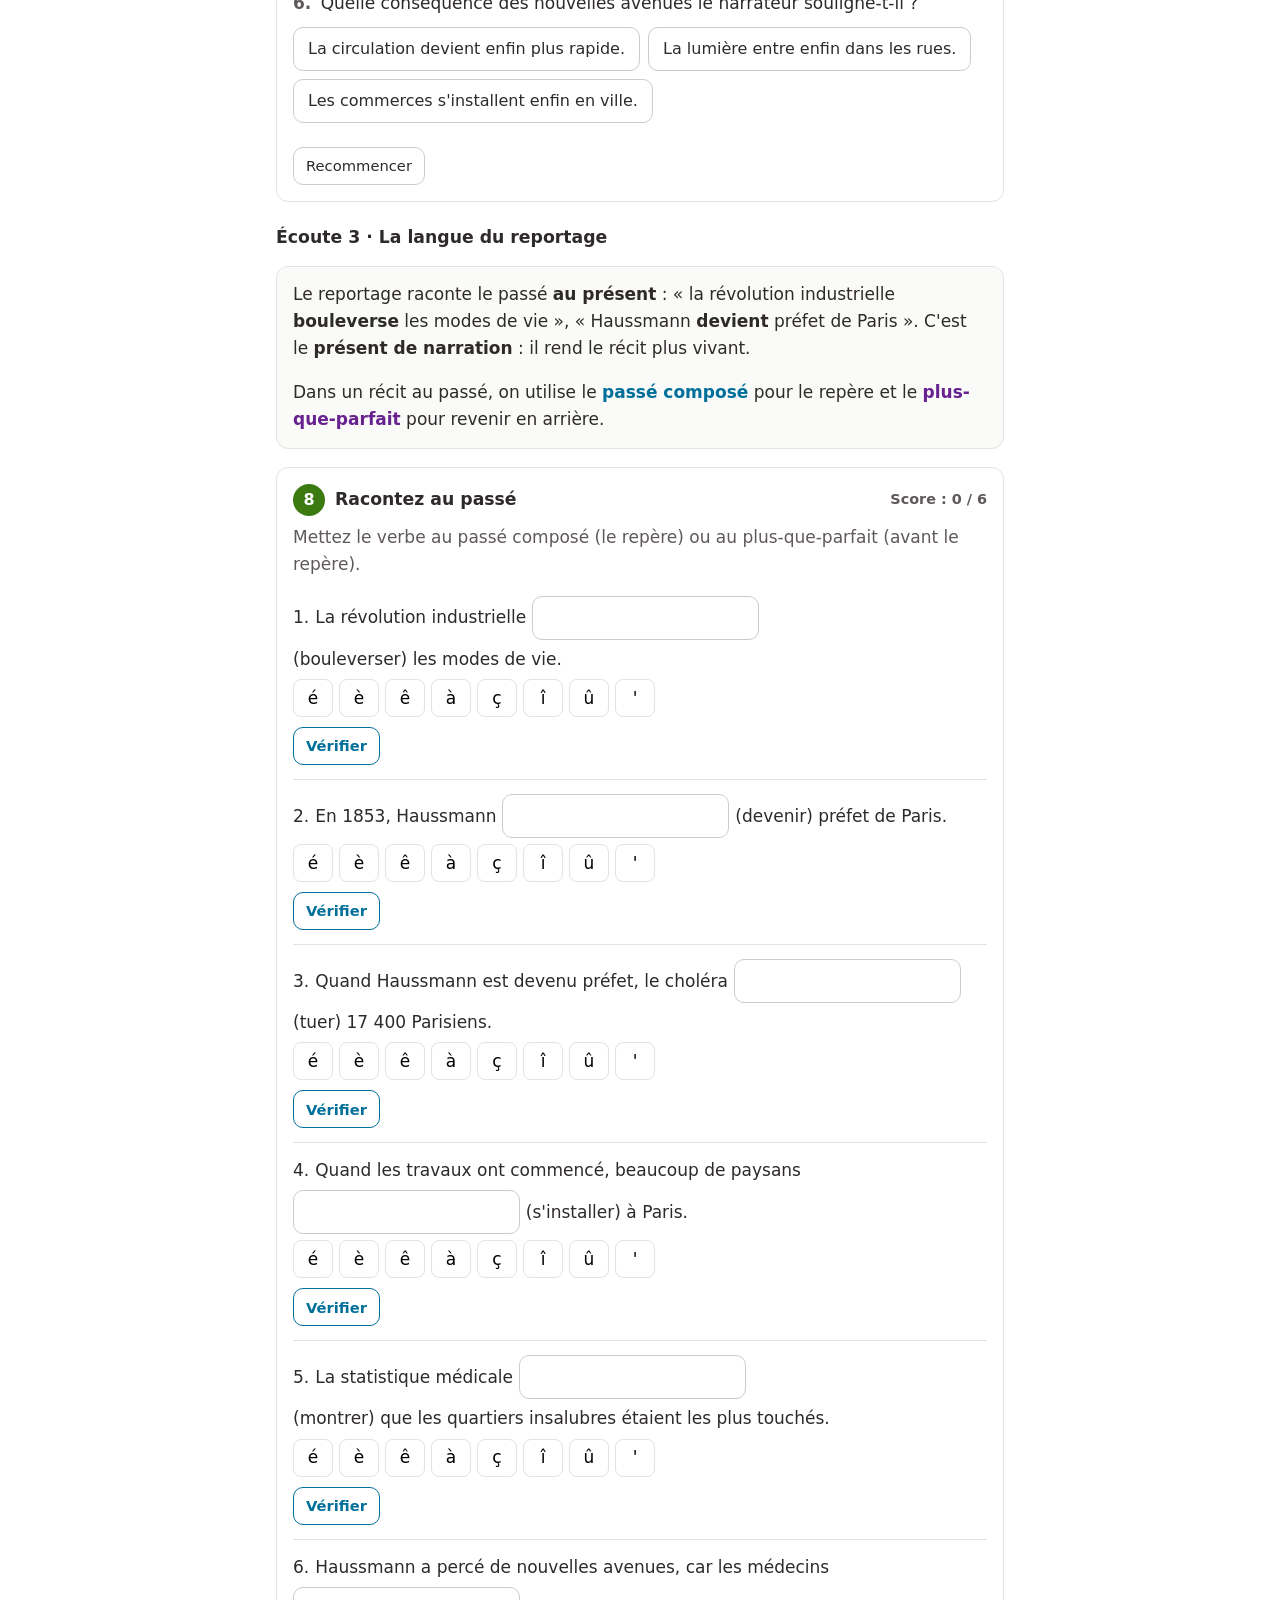
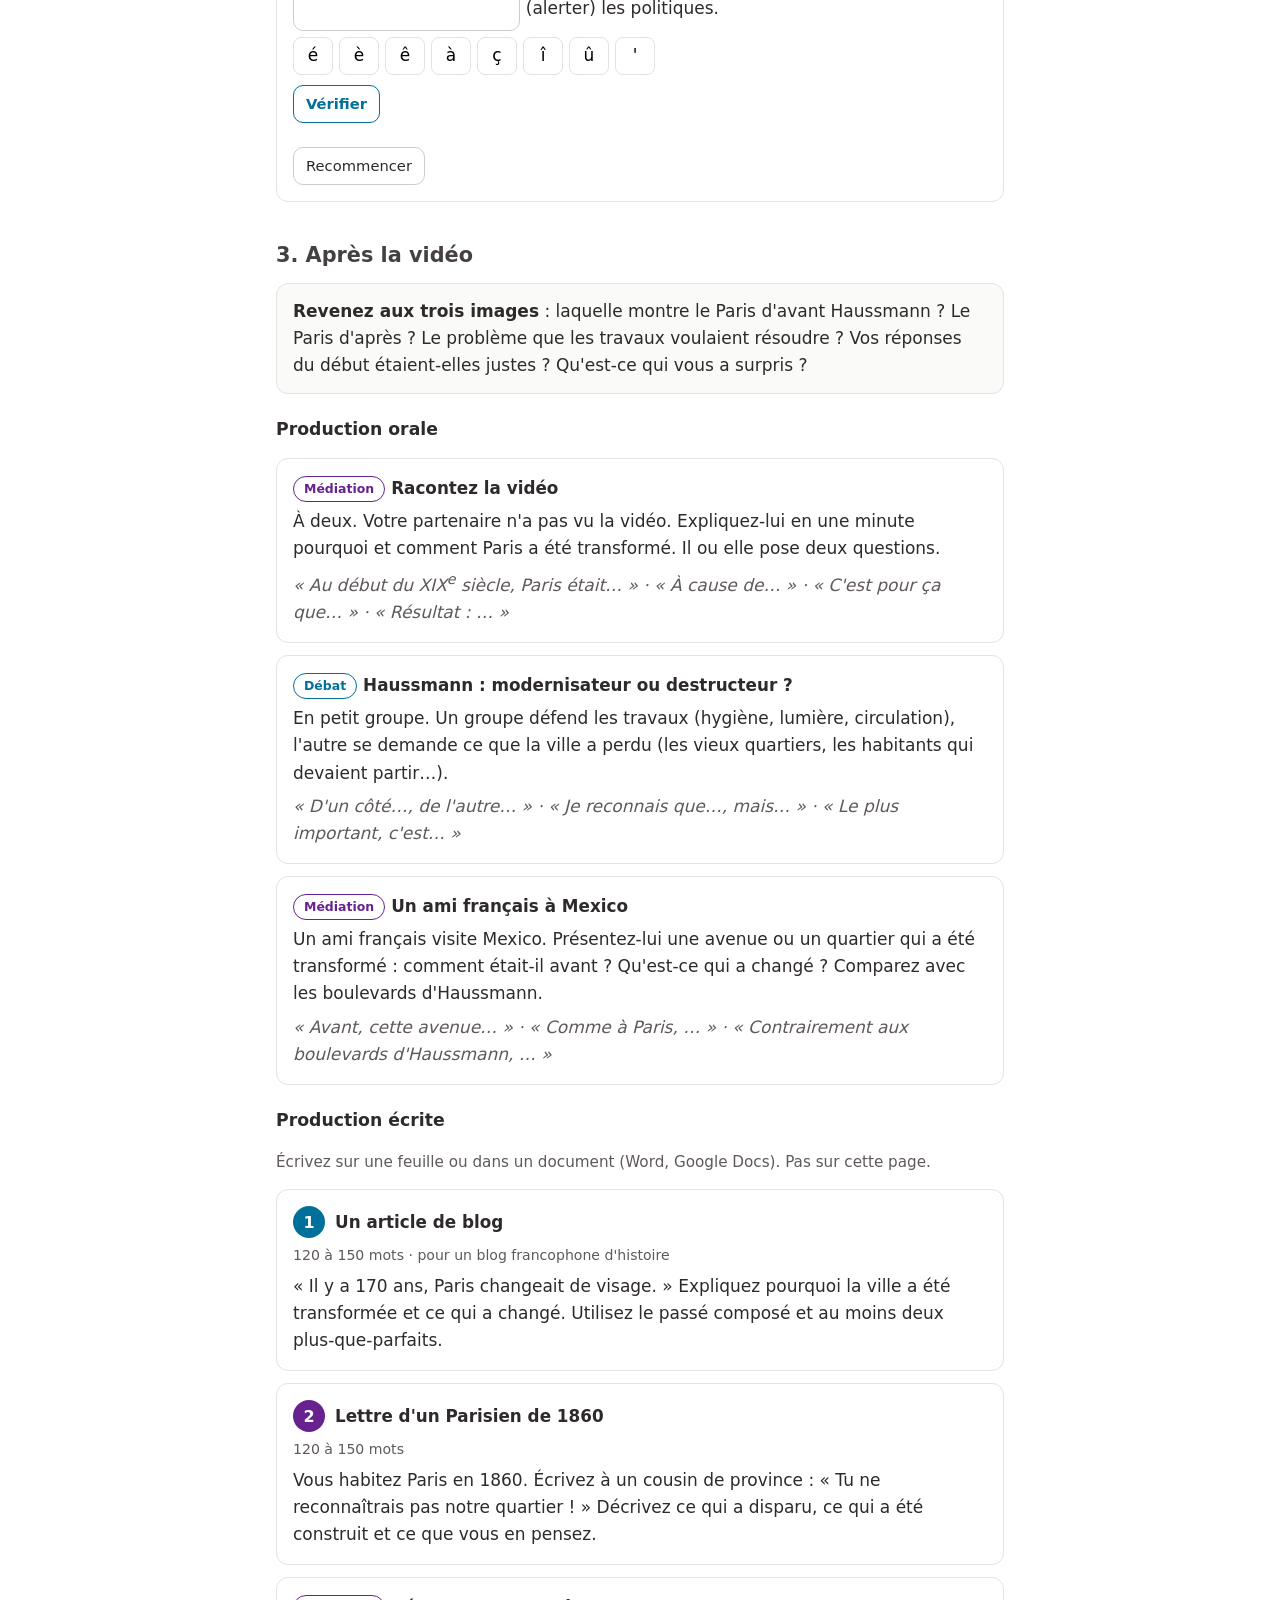
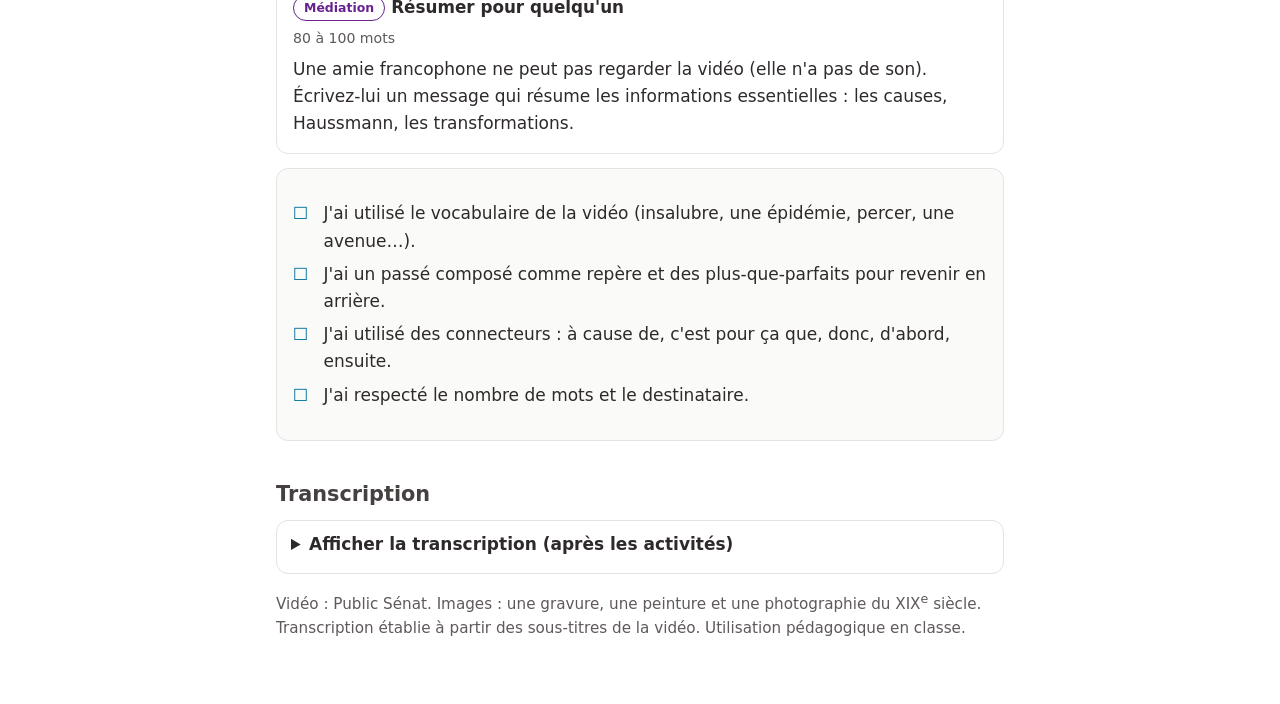
==== commit a29d848b: "QCM : distracteurs plausibles de longueur égale, questions de nuance B1, ordre des réponses mélangé " ====
--- a/haussmann.html
+++ b/haussmann.html
@@ -180,29 +180,30 @@
 Exos.qcm(document.getElementById("ex-images"), {
   num: 1, color: "c-gris", titre: "Observez bien",
   consigne: "Regardez encore les images A, B et C.",
-  items: [
-    { q: "Ces trois images datent…", options: ["du XVII<sup>e</sup> siècle", "du XIX<sup>e</sup> siècle", "des années 1950"], answer: 1, ok: "Les vêtements, les calèches, les réverbères à gaz, aucune voiture : nous sommes au XIX<sup>e</sup> siècle.", fb: { 0: "Regardez les vêtements et les calèches : c'est plus récent.", 2: "Il n'y a aucune automobile : c'est plus ancien." } },
-    { q: "Dans quelle image la rue est-elle étroite, sombre et sans trottoir ?", options: ["A", "B", "C"], answer: 2, ok: "Une ruelle du vieux Paris : peu de lumière, pas de trottoir, de hautes maisons serrées.", fb: { 1: "Dans l'image B, la rue est au contraire très large." } },
-    { q: "Quelle image montre une avenue large et lumineuse, avec des trottoirs ?", options: ["A", "B", "C"], answer: 1, ok: "Un boulevard élégant : c'est le Paris « de carte postale ».", fb: { 2: "Dans l'image C, la rue est étroite et sombre." } },
-    { q: "Dans l'image A, que fait la femme au premier plan ?", options: ["Elle cueille des fleurs.", "Elle cherche des objets dans les déchets.", "Elle lave la rue."], answer: 1, ok: "C'est une chiffonnière : elle récupère ce qui peut être revendu (tissus, papier, métal…).", fb: { 0: "Regardez bien : il n'y a pas de fleurs, mais des caisses et une charrette de déchets." } },
-    { q: "Quel problème de la ville l'image A montre-t-elle ?", options: ["la circulation", "la propreté et les déchets", "le bruit"], answer: 1, ok: "Les déchets dans la rue : un vrai problème d'hygiène… et c'est le thème de la vidéo.", fb: { 0: "Il n'y a pas d'embouteillage : regardez la charrette et les caisses." } }
+  melanger: true,
+  items: [
+    { q: "D'après les vêtements, les transports et l'éclairage, ces images datent probablement…", options: ["du XVIII<sup>e</sup> siècle", "du XIX<sup>e</sup> siècle", "du XX<sup>e</sup> siècle"], answer: 1, ok: "Calèches, réverbères à gaz, aucune automobile : le XIX<sup>e</sup> siècle.", fb: { 0: "Les réverbères à gaz et les grands boulevards indiquent une époque plus récente.", 2: "Il n'y a aucune automobile : c'est plus ancien." } },
+    { fixe: true, q: "Dans quelle image la rue est-elle étroite, sombre et sans trottoir ?", options: ["A", "B", "C"], answer: 2, ok: "Une ruelle du vieux Paris : peu de lumière, pas de trottoir, de hautes maisons serrées.", fb: { 0: "Dans l'image A, on voit surtout les déchets et les travailleurs, pas la rue entière.", 1: "Dans l'image B, la rue est au contraire très large." } },
+    { fixe: true, q: "Quelle image montre une avenue large et lumineuse, avec des trottoirs ?", options: ["A", "B", "C"], answer: 1, ok: "Un boulevard élégant : c'est le Paris « de carte postale ».", fb: { 0: "Dans l'image A, on ne voit pas la largeur de la rue.", 2: "Dans l'image C, la rue est étroite et sombre." } },
+    { q: "Dans l'image A, que fait la femme au premier plan ?", options: ["Elle ramasse des objets dans les déchets.", "Elle ramasse les fleurs tombées du marché.", "Elle balaie la rue avec les employés."], answer: 0, ok: "C'est une chiffonnière : elle récupère ce qui peut être revendu (tissus, papier, métal…).", fb: { 1: "Regardez autour d'elle : des caisses et une charrette de déchets, pas de fleurs.", 2: "Le balai est tenu par un homme. Elle, elle cherche quelque chose par terre." } },
+    { q: "Quel problème de la ville l'image A montre-t-elle surtout ?", options: ["la propreté des rues", "la circulation des charrettes", "le manque d'éclairage"], answer: 0, ok: "Les déchets dans la rue : un problème d'hygiène… et c'est le thème de la vidéo.", fb: { 1: "Il y a bien une charrette, mais elle sert à emporter les ordures.", 2: "On voit même un réverbère à gauche : le problème est ailleurs." } }
   ]
 });
 
 /* ---------- Avant la vidéo : vocabulaire ---------- */
 Exos.qcm(document.getElementById("ex-vocab"), {
   num: 2, color: "c-violet", titre: "Les mots de la vidéo",
-  consigne: "Choisissez la bonne définition. Ces mots vont vous aider à comprendre.",
-  melanger: true,
-  items: [
-    { q: "l'<b>exode rural</b>", options: ["le départ des habitants de la campagne vers la ville", "un voyage à la campagne", "la fin de l'agriculture"], answer: 0, ok: "Au XIX<sup>e</sup> siècle, beaucoup de paysans partent travailler en ville.", fb: { 1: "Ce n'est pas un voyage : les gens partent pour toujours.", 2: "Non : l'agriculture continue, mais les gens quittent la campagne." } },
-    { q: "les populations <b>s'entassent</b>", options: ["elles vivent nombreuses dans un petit espace", "elles se disputent", "elles partent"], answer: 0, ok: "S'entasser = être trop nombreux dans un espace trop petit.", fb: { 2: "C'est presque le contraire : les gens arrivent et restent." } },
-    { q: "un quartier <b>insalubre</b>", options: ["sale, mauvais pour la santé", "très cher", "très calme"], answer: 0, ok: "Insalubre ≠ salubre (bon pour la santé). On parle de « salubrité ».", fb: { 1: "Le mot n'a pas de rapport avec le prix.", 2: "Le mot parle de santé et d'hygiène." } },
-    { q: "un <b>fléau</b>", options: ["une grande catastrophe (maladie, guerre…)", "un médecin", "un nouveau quartier"], answer: 0, ok: "Le choléra est un fléau : il tue des milliers de personnes.", fb: { 2: "Non : un fléau fait beaucoup de victimes." } },
-    { q: "<b>désengorger</b> la ville", options: ["la libérer, faire circuler les gens et l'air", "la fermer", "la décorer"], answer: 0, ok: "Comme une route « engorgée » (bloquée) qu'on dégage.", fb: { 1: "C'est presque le contraire : on veut que la ville respire.", 2: "Non, il s'agit de circulation, pas de décoration." } },
-    { q: "<b>percer</b> une avenue", options: ["ouvrir une nouvelle rue à travers les quartiers", "réparer une avenue", "fermer une rue"], answer: 0, ok: "Une « percée » = une nouvelle voie ouverte à travers la ville.", fb: { 1: "Non : on crée une voie nouvelle.", 2: "C'est le contraire." } },
-    { q: "prendre la capitale <b>à bras-le-corps</b>", options: ["s'en occuper avec énergie", "la quitter", "la critiquer"], answer: 0, ok: "Prendre un problème à bras-le-corps = l'affronter avec énergie.", fb: { 1: "Non : Haussmann reste et agit.", 2: "Non, c'est une expression d'action." } },
-    { q: "un <b>bourreau de travail</b>", options: ["une personne qui travaille énormément", "un patron cruel", "un ouvrier"], answer: 0, ok: "Expression familière : quelqu'un qui ne s'arrête jamais de travailler.", fb: { 1: "Le mot « bourreau » fait peur, mais l'expression parle de quelqu'un qui travaille beaucoup." } }
+  consigne: "Choisissez la bonne définition. Attention : les trois propositions sont possibles en apparence.",
+  melanger: true,
+  items: [
+    { q: "l'<b>exode rural</b>", options: ["le départ massif des paysans vers les villes", "le retour des citadins vers la campagne", "la baisse de la production agricole"], answer: 0, ok: "Au XIX<sup>e</sup> siècle, beaucoup de paysans partent travailler dans les usines des villes.", fb: { 1: "C'est le mouvement inverse : au XIX<sup>e</sup> siècle, on quitte la campagne.", 2: "C'est parfois une conséquence, mais le mot désigne un déplacement de population." } },
+    { q: "les populations <b>s'entassent</b>", options: ["elles vivent serrées dans un espace trop petit", "elles quittent le centre pour les faubourgs", "elles se regroupent par métier et par quartier"], answer: 0, ok: "S'entasser = être trop nombreux dans un espace trop petit (comme un tas).", fb: { 1: "C'est presque le contraire : les gens restent et se serrent.", 2: "Le mot ne parle pas de métiers, mais de manque de place." } },
+    { q: "un quartier <b>insalubre</b>", options: ["sale et dangereux pour la santé", "pauvre et mal éclairé la nuit", "ancien et difficile d'accès"], answer: 0, ok: "Insalubre ≠ salubre (bon pour la santé). Dans la vidéo : « la recherche de salubrité ».", fb: { 1: "Un quartier insalubre est souvent pauvre, mais le mot parle d'hygiène et de santé.", 2: "Il peut être ancien, mais le mot parle d'hygiène et de santé." } },
+    { q: "un <b>fléau</b>", options: ["un malheur qui fait de nombreuses victimes", "un désordre qui paralyse la ville", "une crise qui ruine les commerçants"], answer: 0, ok: "Le choléra est un fléau : il tue des milliers de personnes.", fb: { 2: "Une crise économique peut être grave, mais un fléau touche directement les vies (maladie, guerre…)." } },
+    { q: "<b>désengorger</b> la ville", options: ["dégager les rues trop encombrées", "agrandir la ville vers la banlieue", "réduire le nombre d'habitants"], answer: 0, ok: "Comme une route « engorgée » (bloquée) qu'on dégage : on veut que la ville circule et respire.", fb: { 1: "Il ne s'agit pas d'agrandir la ville, mais de la rendre moins encombrée.", 2: "On ne chasse pas les habitants : on libère l'espace et la circulation." } },
+    { q: "<b>percer</b> une avenue", options: ["ouvrir une voie nouvelle à travers les maisons", "élargir une rue en gardant ses maisons", "paver une ancienne rue en terre"], answer: 0, ok: "Une « percée » : on démolit pour ouvrir une voie nouvelle à travers les quartiers.", fb: { 1: "Pour percer, on démolit : les maisons sur le passage disparaissent.", 2: "Paver, c'est couvrir le sol ; percer, c'est ouvrir une voie nouvelle." } },
+    { q: "prendre la capitale <b>à bras-le-corps</b>", options: ["s'attaquer à ses problèmes avec énergie", "s'occuper de ses problèmes avec prudence", "confier ses problèmes à des spécialistes"], answer: 0, ok: "Prendre un problème à bras-le-corps = l'affronter directement, avec énergie.", fb: { 1: "L'expression insiste sur l'énergie, pas sur la prudence.", 2: "Au contraire : on s'en occupe soi-même, directement." } },
+    { q: "un <b>bourreau de travail</b>", options: ["quelqu'un qui travaille sans s'arrêter", "un chef qui exploite ses employés", "quelqu'un qui déteste son travail"], answer: 0, ok: "Expression familière : quelqu'un qui travaille énormément.", fb: { 1: "Le mot « bourreau » fait penser à la cruauté, mais l'expression parle de soi-même : on travaille trop.", 2: "C'est presque le contraire : il travaille énormément." } }
   ]
 });
 
@@ -210,11 +211,12 @@
 Exos.qcm(document.getElementById("ex-global"), {
   num: 3, color: "c-bleu", titre: "De quoi parle la vidéo ?",
   consigne: "Après une écoute complète, sans sous-titres.",
-  items: [
-    { q: "C'est…", options: ["un reportage historique avec une historienne", "une publicité pour visiter Paris", "un débat politique entre deux sénateurs"], answer: 0, ok: "Un narrateur raconte ; une historienne explique.", fb: { 1: "Il n'y a pas de message touristique : on parle d'histoire.", 2: "Il n'y a pas de débat : une seule spécialiste est interviewée." } },
-    { q: "Combien de voix entendez-vous ?", options: ["une seule", "deux : un narrateur et une historienne", "quatre"], answer: 1, ok: "Le narrateur raconte les faits ; l'historienne donne des explications et des chiffres." },
-    { q: "Quelle est l'idée principale ?", options: ["Paris a été transformé pour des raisons d'hygiène et de santé.", "Paris a été transformé pour les touristes.", "Paris a été détruit par une guerre."], answer: 0, ok: "Le choléra et l'insalubrité poussent à transformer la ville.", fb: { 1: "Les touristes ne sont pas mentionnés.", 2: "On ne parle pas de guerre, mais d'une épidémie." } },
-    { q: "À quelle époque se passe surtout l'histoire ?", options: ["au XIX<sup>e</sup> siècle", "au XVII<sup>e</sup> siècle", "au XX<sup>e</sup> siècle"], answer: 0, ok: "De 1832 (le choléra) à 1853 (Haussmann) et après." }
+  melanger: true,
+  items: [
+    { q: "Le reportage présente surtout…", options: ["les raisons de la transformation de Paris", "la vie quotidienne sous Napoléon III", "les critiques contre les travaux d'Haussmann"], answer: 0, ok: "Il explique pourquoi on transforme Paris (surpopulation, insalubrité, choléra), puis comment.", fb: { 1: "Napoléon III est cité, mais la vie quotidienne n'est pas le sujet.", 2: "Le reportage ne présente aucune critique des travaux." } },
+    { q: "Selon le reportage, pourquoi décide-t-on de transformer la ville ?", options: ["pour lutter contre l'insalubrité et les épidémies", "pour faciliter le passage des troupes", "pour embellir la capitale et attirer les visiteurs"], answer: 0, ok: "L'hygiène devient « un problème d'État » après le choléra de 1832.", fb: { 1: "Cet argument existe dans les livres d'histoire, mais le reportage ne le mentionne pas.", 2: "La beauté de Paris n'est pas l'argument du reportage : écoutez la partie sur le choléra." } },
+    { q: "Quel est le rôle de l'historienne dans le reportage ?", options: ["Elle explique les faits avec des données précises.", "Elle raconte des souvenirs de sa famille.", "Elle juge les décisions d'Haussmann."], answer: 0, ok: "Elle parle de la statistique médicale et donne la largeur des rues.", fb: { 2: "Elle ne donne pas d'avis personnel : elle explique et elle chiffre." } },
+    { q: "Quel lien le reportage établit-il entre le choléra et les quartiers ?", options: ["L'épidémie a frappé surtout les quartiers insalubres.", "Les quartiers riches ont échappé à l'épidémie.", "Les nouveaux quartiers ont mieux résisté à l'épidémie."], answer: 0, ok: "C'est ce que montre la statistique médicale : les quartiers les plus insalubres ont eu le plus de morts.", fb: { 1: "C'est peut-être vrai, mais le reportage parle des quartiers insalubres, pas des quartiers riches.", 2: "Impossible : en 1832, les nouveaux quartiers d'Haussmann n'existent pas encore." } }
   ]
 });
 Exos.ordre(document.getElementById("ex-plan"), {
@@ -229,14 +231,15 @@
 
 /* ---------- Écoute 2 ---------- */
 Exos.qcm(document.getElementById("ex-vf"), {
-  num: 5, color: "c-rouge", titre: "Vrai ou faux ?",
-  items: [
-    { q: "Au début du XIX<sup>e</sup> siècle, on mourait plus à la campagne qu'en ville.", options: ["Vrai", "Faux"], answer: 1, ok: "Faux : « on meurt plus en ville qu'à la campagne » (la surmortalité urbaine).", fb: { 0: "Écoutez bien : c'est le contraire." } },
-    { q: "Les médecins, les architectes et les politiques cherchent des solutions.", options: ["Vrai", "Faux"], answer: 0, ok: "Ils « tentent de résoudre par tous les moyens » la situation." },
-    { q: "Selon la statistique médicale, le choléra a été plus mortel dans les quartiers insalubres.", options: ["Vrai", "Faux"], answer: 0, ok: "C'est l'explication de l'historienne." },
-    { q: "Haussmann devient préfet de Paris sous les ordres de Napoléon III.", options: ["Vrai", "Faux"], answer: 0, ok: "En 1853." },
-    { q: "Les nouvelles avenues sont courbes, comme les vieilles rues.", options: ["Vrai", "Faux"], answer: 1, ok: "Faux : elles sont « rectilignes » (droites).", fb: { 0: "Écoutez l'adjectif après « de nouvelles avenues »." } },
-    { q: "Toutes les nouvelles avenues mesurent 100 mètres de large.", options: ["Vrai", "Faux"], answer: 1, ok: "Faux : en général au moins 20 mètres ; 100 mètres seulement pour certaines.", fb: { 0: "Écoutez le mot « certaines »." } }
+  num: 5, color: "c-rouge", titre: "Vrai, faux ou on ne sait pas ?",
+  consigne: "« On ne sait pas » : le reportage ne donne pas l'information.",
+  items: [
+    { q: "Selon le reportage, la ville devient malsaine parce que la population augmente trop vite.", options: ["Vrai", "Faux", "On ne sait pas"], answer: 0, ok: "Vrai : exode rural, « la concentration urbaine explose », « Paris est surchargé ».", fb: { 1: "Réécoutez le début : pourquoi Paris est-il « surchargé » ?", 2: "Le reportage le dit au début : écoutez « l'exode rural » et « la concentration urbaine »." } },
+    { q: "Les médecins sont les seuls à chercher des solutions.", options: ["Vrai", "Faux", "On ne sait pas"], answer: 1, ok: "Faux : « les médecins, les architectes et les politiques » cherchent des solutions.", fb: { 0: "Écoutez la liste : les médecins ne sont pas seuls.", 2: "Le reportage cite trois groupes de personnes : réécoutez." } },
+    { q: "La statistique médicale est une méthode à la mode dans la première moitié du XIX<sup>e</sup> siècle.", options: ["Vrai", "Faux", "On ne sait pas"], answer: 0, ok: "Vrai : une démarche « très en vogue » (= à la mode) à cette époque.", fb: { 1: "L'historienne dit qu'elle est « très en vogue » : que signifie cette expression ?", 2: "L'historienne le dit : écoutez l'expression « très en vogue »." } },
+    { q: "Haussmann mène les travaux seul, sans l'accord de l'empereur.", options: ["Vrai", "Faux", "On ne sait pas"], answer: 1, ok: "Faux : il agit « sous les ordres de Napoléon III ».", fb: { 0: "Écoutez la phrase qui commence par « Sous les ordres de… ».", 2: "Le reportage le dit : « sous les ordres de Napoléon III »." } },
+    { q: "Toutes les percées haussmanniennes mesurent au moins 30 mètres de large.", options: ["Vrai", "Faux", "On ne sait pas"], answer: 1, ok: "Faux : généralement au moins 20 mètres ; elles peuvent aller jusqu'à 30, et certaines jusqu'à 100.", fb: { 0: "Attention aux chiffres : quelle est la largeur minimale ?", 2: "L'historienne donne les chiffres : réécoutez la fin." } },
+    { q: "Les habitants des vieux quartiers sont relogés dans les nouveaux immeubles.", options: ["Vrai", "Faux", "On ne sait pas"], answer: 2, ok: "On ne sait pas : le reportage ne dit rien sur le relogement des habitants.", fb: { 0: "Le reportage parle-t-il des habitants des quartiers démolis ? Réécoutez.", 1: "Le reportage ne dit pas non plus le contraire : il ne parle pas du tout du relogement." } }
   ]
 });
 Exos.saisie(document.getElementById("ex-chiffres"), {
@@ -253,12 +256,14 @@
 });
 Exos.qcm(document.getElementById("ex-detail"), {
   num: 7, color: "c-violet", titre: "Les détails",
-  items: [
-    { q: "Comment le narrateur décrit-il Haussmann ?", options: ["dévoré d'ambition et bourreau de travail", "timide et prudent", "riche et paresseux"], answer: 0, ok: "Un haut fonctionnaire très ambitieux qui travaille énormément." },
-    { q: "Quel courant d'idées porte Haussmann ?", options: ["le courant hygiéniste", "le courant romantique", "le courant écologiste"], answer: 0, ok: "L'hygiénisme : améliorer la santé par la propreté, l'air et la lumière.", fb: { 2: "Le mot « écologiste » n'existe pas encore au XIX<sup>e</sup> siècle dans ce sens." } },
-    { q: "Quelles rues sont citées comme exemples ?", options: ["le boulevard Haussmann et la rue La Fayette", "les Champs-Élysées et la rue de Rivoli", "le boulevard Saint-Germain et la rue de la Paix"], answer: 0, ok: "La rue La Fayette, « l'une des plus longues de l'Ouest parisien » selon le reportage." },
-    { q: "Pourquoi certaines percées sont-elles si larges ?", options: ["parce qu'elles ont des trottoirs et des contre-allées", "pour faire passer les trains", "pour organiser des marchés"], answer: 0, ok: "Les trottoirs et les contre-allées élargissent la voie." },
-    { q: "Que se passe-t-il grâce aux nouvelles avenues ?", options: ["La lumière pénètre enfin.", "Les loyers baissent.", "Les habitants quittent Paris."], answer: 0, ok: "« La lumière pénètre enfin ! » : air et lumière contre les maladies." }
+  melanger: true,
+  items: [
+    { q: "Comment le narrateur décrit-il Haussmann ?", options: ["ambitieux et très travailleur", "prudent et très diplomate", "autoritaire et peu cultivé"], answer: 0, ok: "« Dévoré d'ambition et bourreau de travail ».", fb: { 1: "Écoutez les deux expressions : « dévoré d'… » et « bourreau de… ».", 2: "Le reportage ne parle ni de son autorité ni de sa culture." } },
+    { q: "« Quelques efforts sont faits, mais un homme en particulier bouleverse la cité. » Que veut dire le narrateur ?", options: ["Avant Haussmann, on agit, mais sans grand résultat.", "Avant Haussmann, personne ne fait rien pour la ville.", "Avant Haussmann, la ville est déjà bien transformée."], answer: 0, ok: "« Quelques efforts… mais » : il y a des actions, mais limitées ; Haussmann change vraiment les choses.", fb: { 1: "« Quelques efforts sont faits » : il y a donc bien des actions.", 2: "« Mais un homme… bouleverse la cité » : le grand changement vient après." } },
+    { q: "Quel courant d'idées porte Haussmann ?", options: ["le courant hygiéniste", "le courant progressiste", "le courant naturaliste"], answer: 0, ok: "L'hygiénisme : améliorer la santé par la propreté, l'air et la lumière.", fb: { 1: "Le mot entendu est lié à l'hygiène.", 2: "Le naturalisme est un courant littéraire (Zola) ; ici, le mot est lié à l'hygiène." } },
+    { q: "Selon le reportage, la rue La Fayette est…", options: ["l'une des plus longues de l'Ouest parisien", "l'une des plus larges du centre de Paris", "l'une des plus anciennes de la rive droite"], answer: 0, ok: "« L'une des plus longues de l'Ouest parisien. »", fb: { 1: "Écoutez l'adjectif : il s'agit de longueur, pas de largeur.", 2: "C'est au contraire une rue nouvelle, percée à cette époque." } },
+    { q: "Pourquoi certaines percées atteignent-elles 100 mètres de large ?", options: ["Elles comprennent des trottoirs et des contre-allées.", "Elles doivent laisser passer les défilés militaires.", "Elles accueillent des jardins au milieu de la chaussée."], answer: 0, ok: "« Parce qu'elles ont des trottoirs, des contre-allées, etc. »", fb: { 1: "Cet argument n'est pas dans le reportage : écoutez la fin de l'historienne.", 2: "Le reportage ne parle pas de jardins : écoutez la fin de l'historienne." } },
+    { q: "Quelle conséquence des nouvelles avenues le narrateur souligne-t-il ?", options: ["La lumière entre enfin dans les rues.", "La circulation devient enfin plus rapide.", "Les commerces s'installent enfin en ville."], answer: 0, ok: "« La lumière pénètre enfin ! » : l'air et la lumière contre les maladies.", fb: { 1: "Haussmann veut « désengorger » la ville, mais la phrase avec « enfin ! » parle d'autre chose.", 2: "Le reportage ne parle pas des commerces." } }
   ]
 });
 
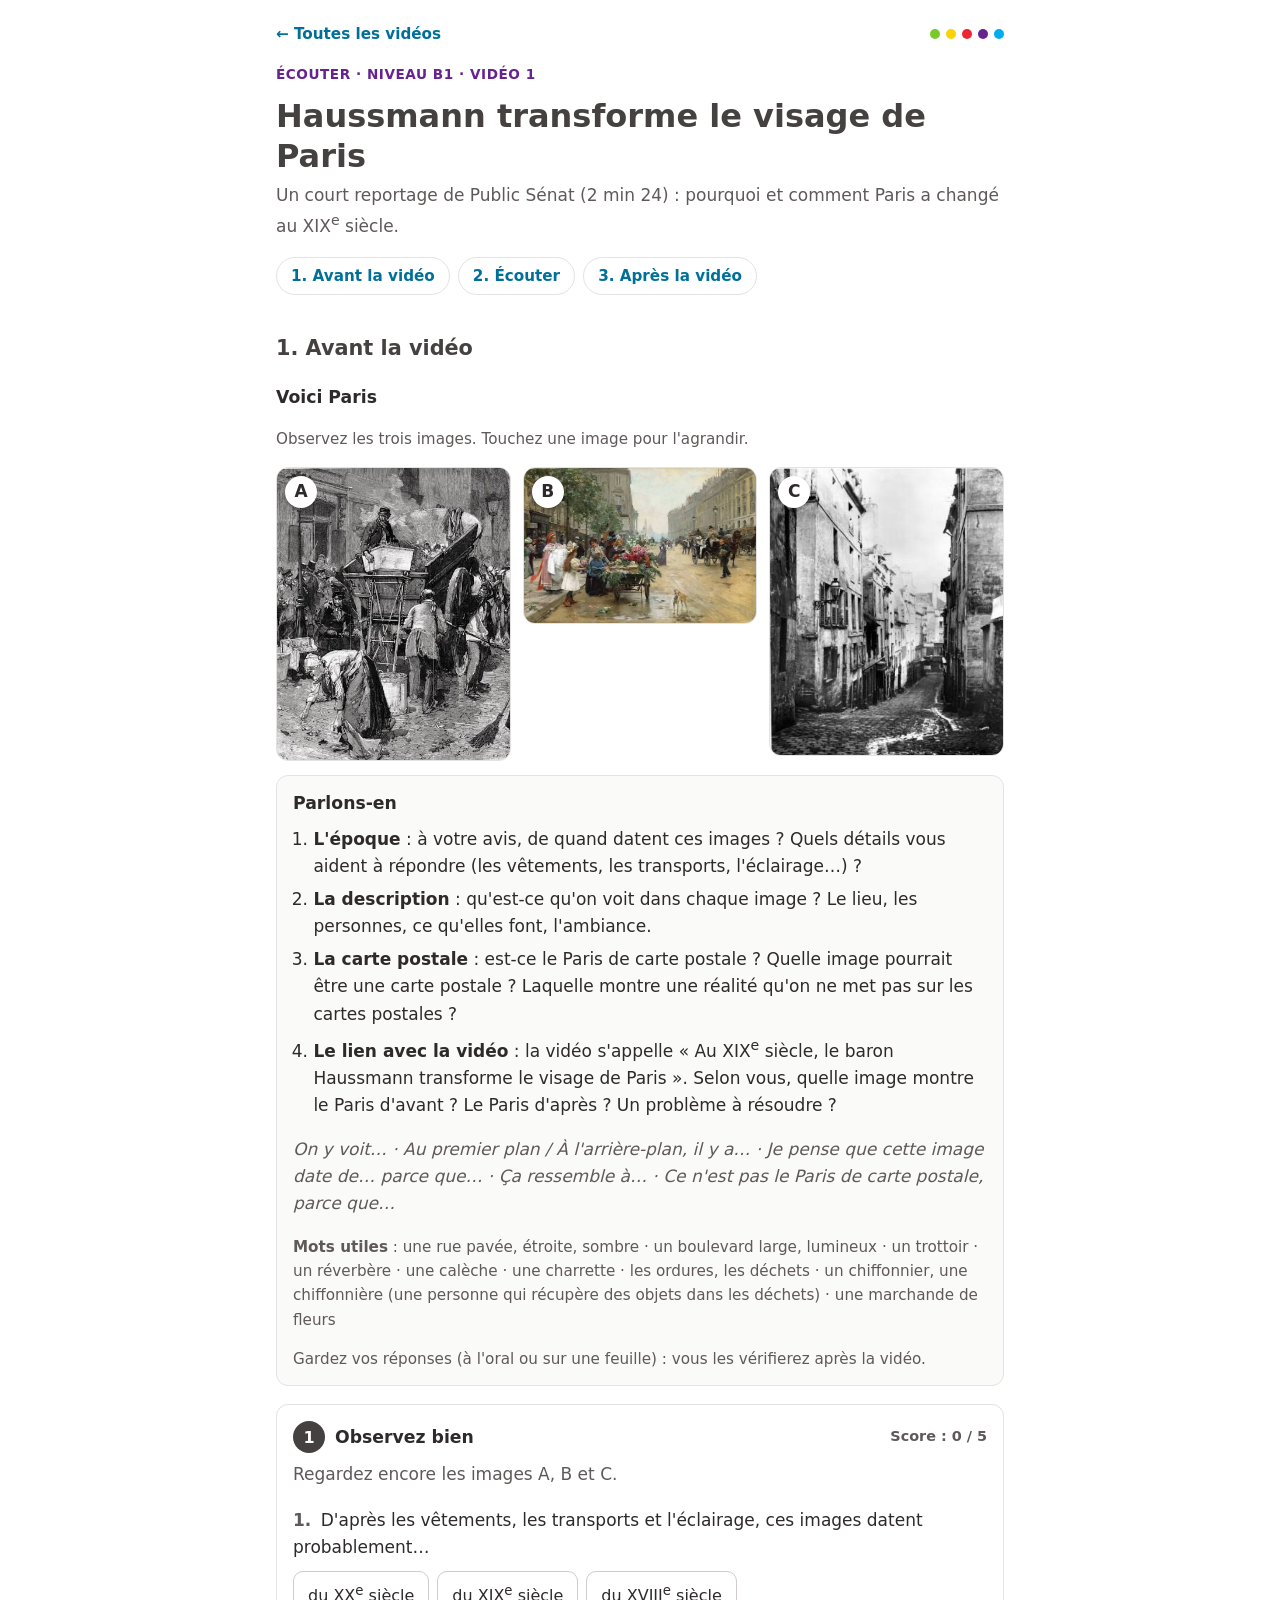
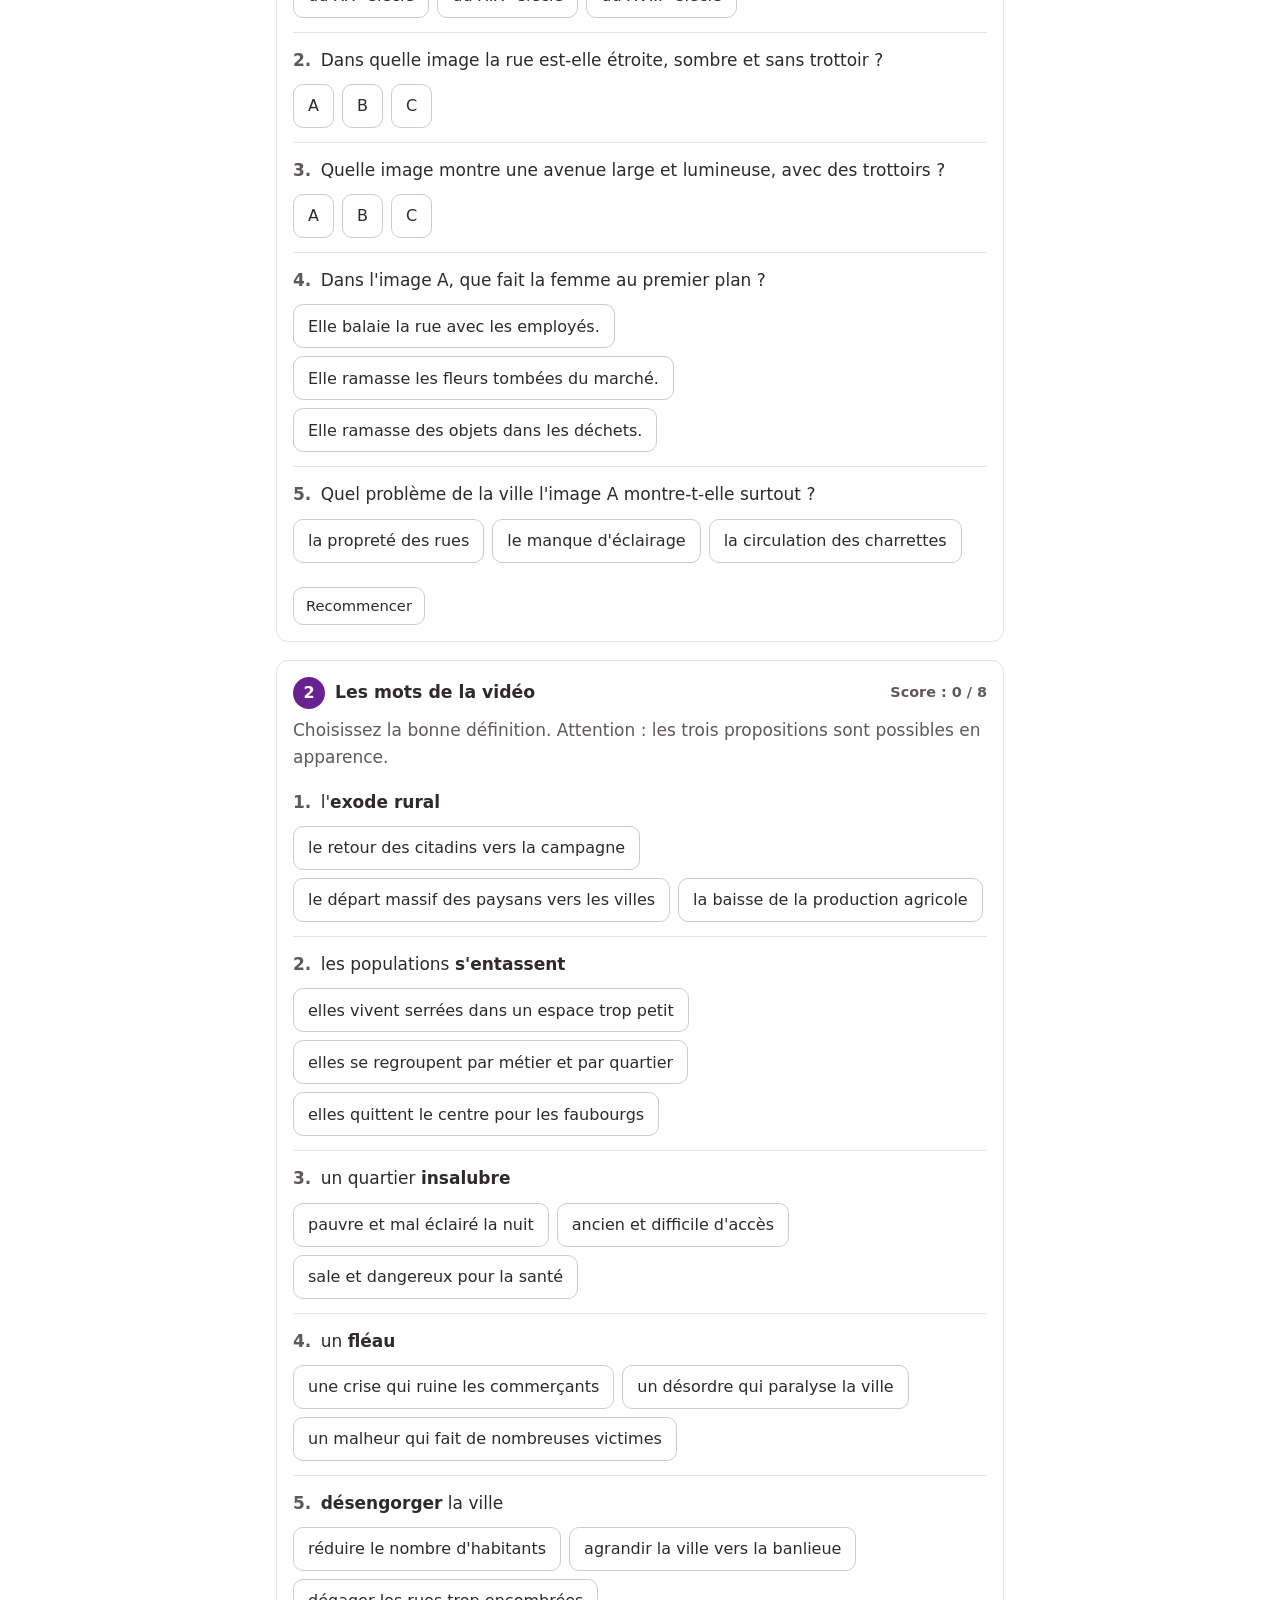
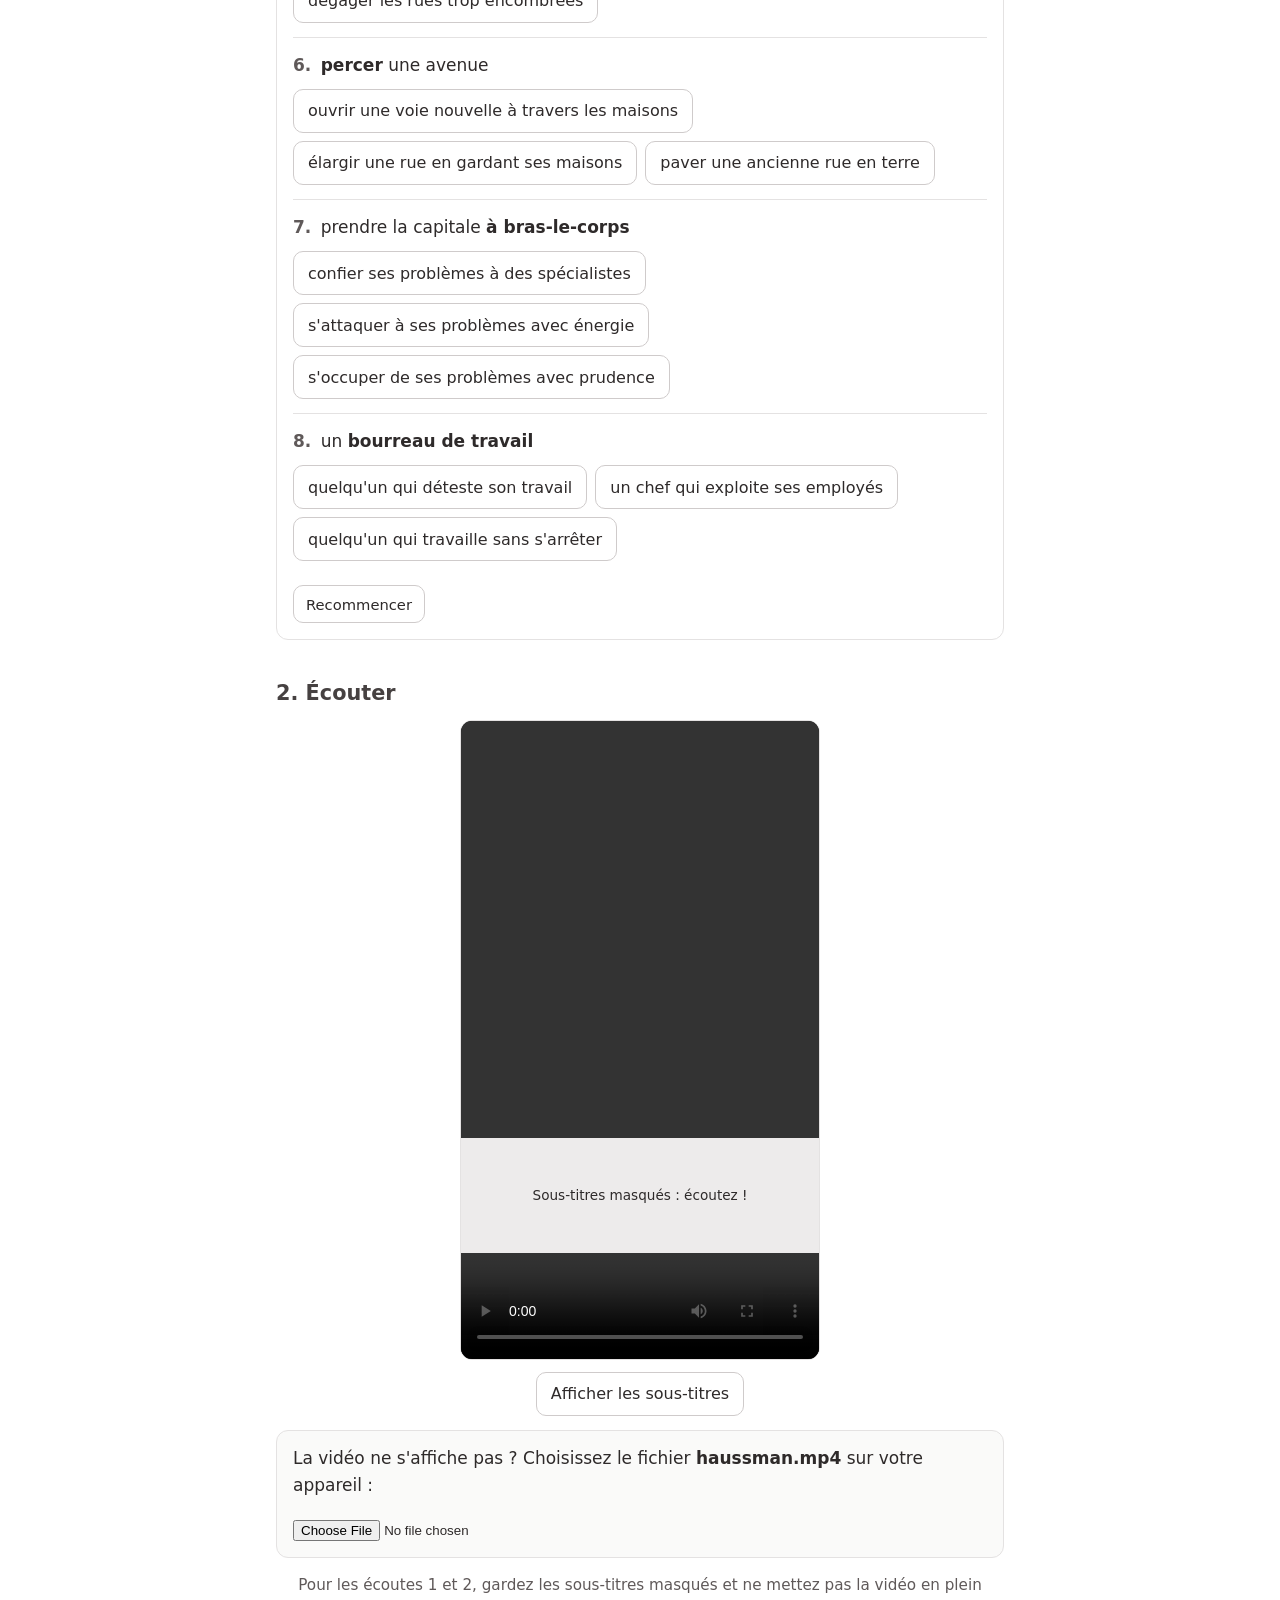
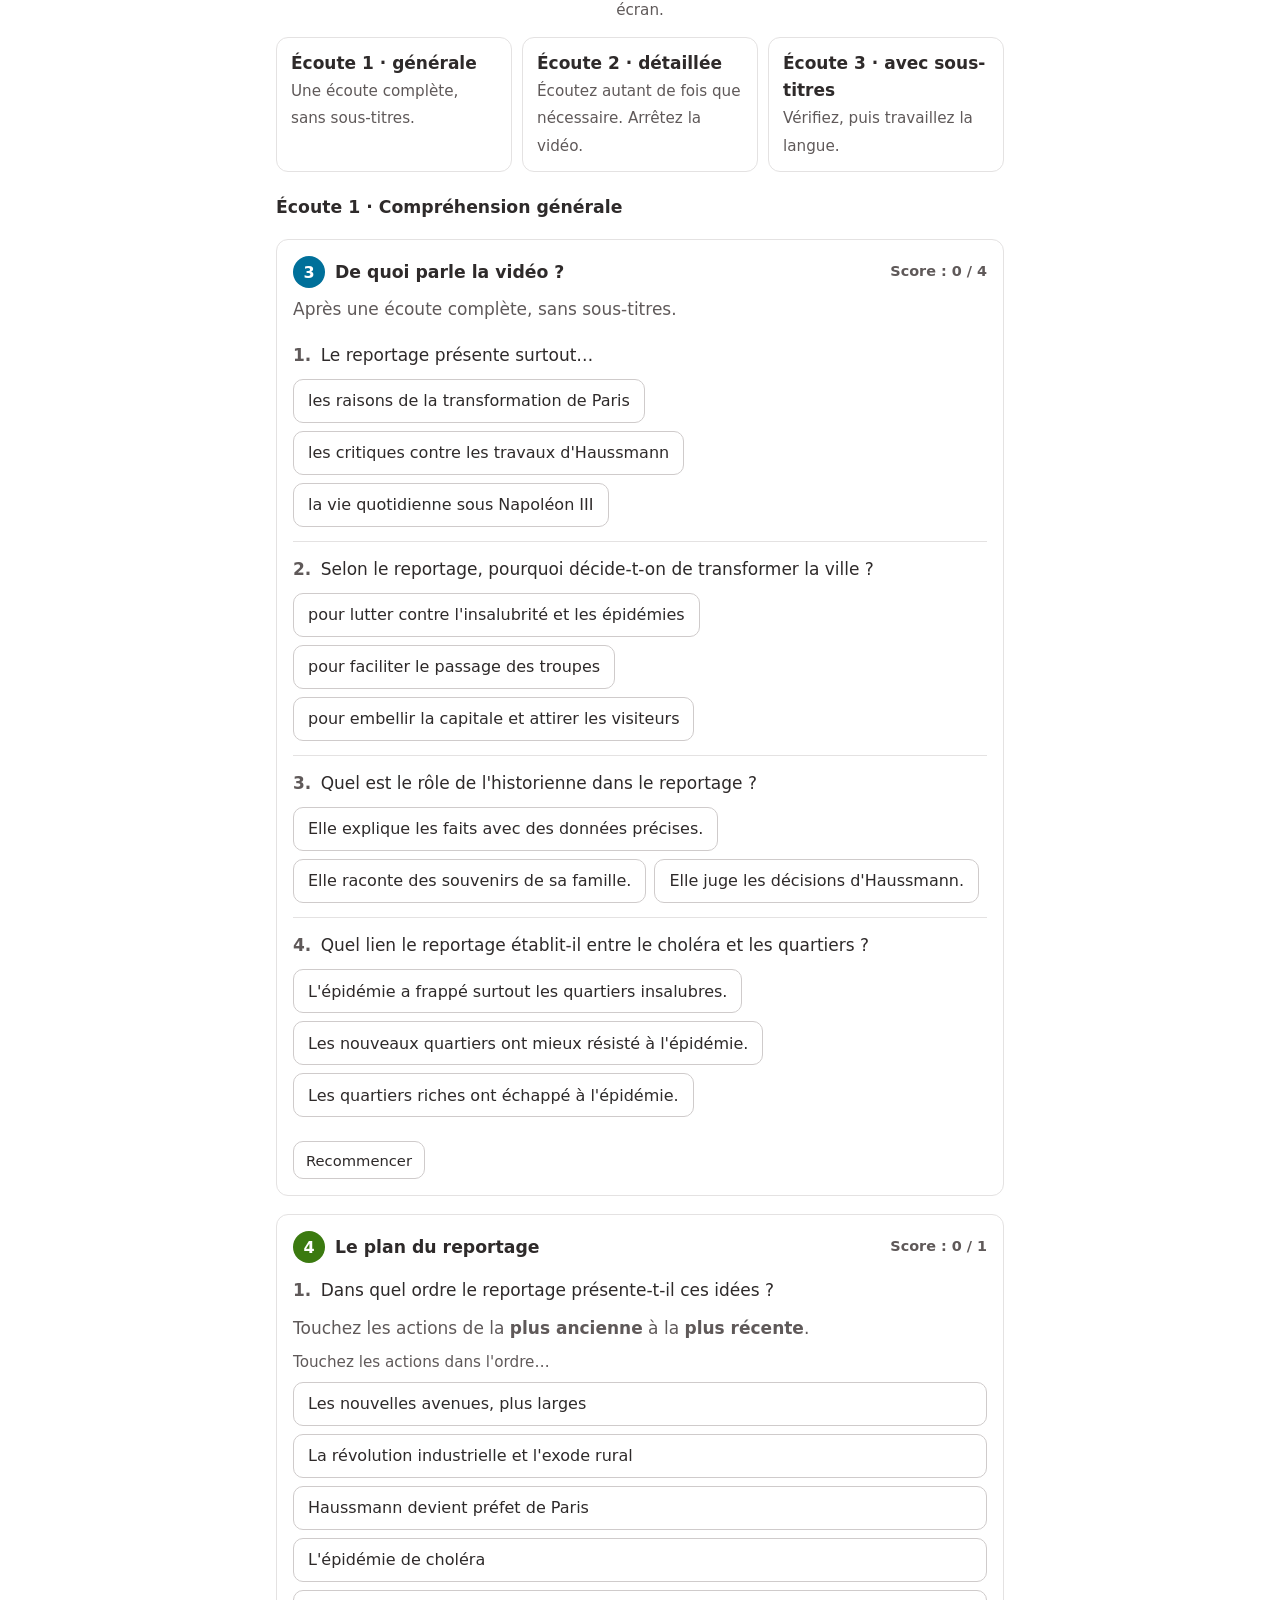
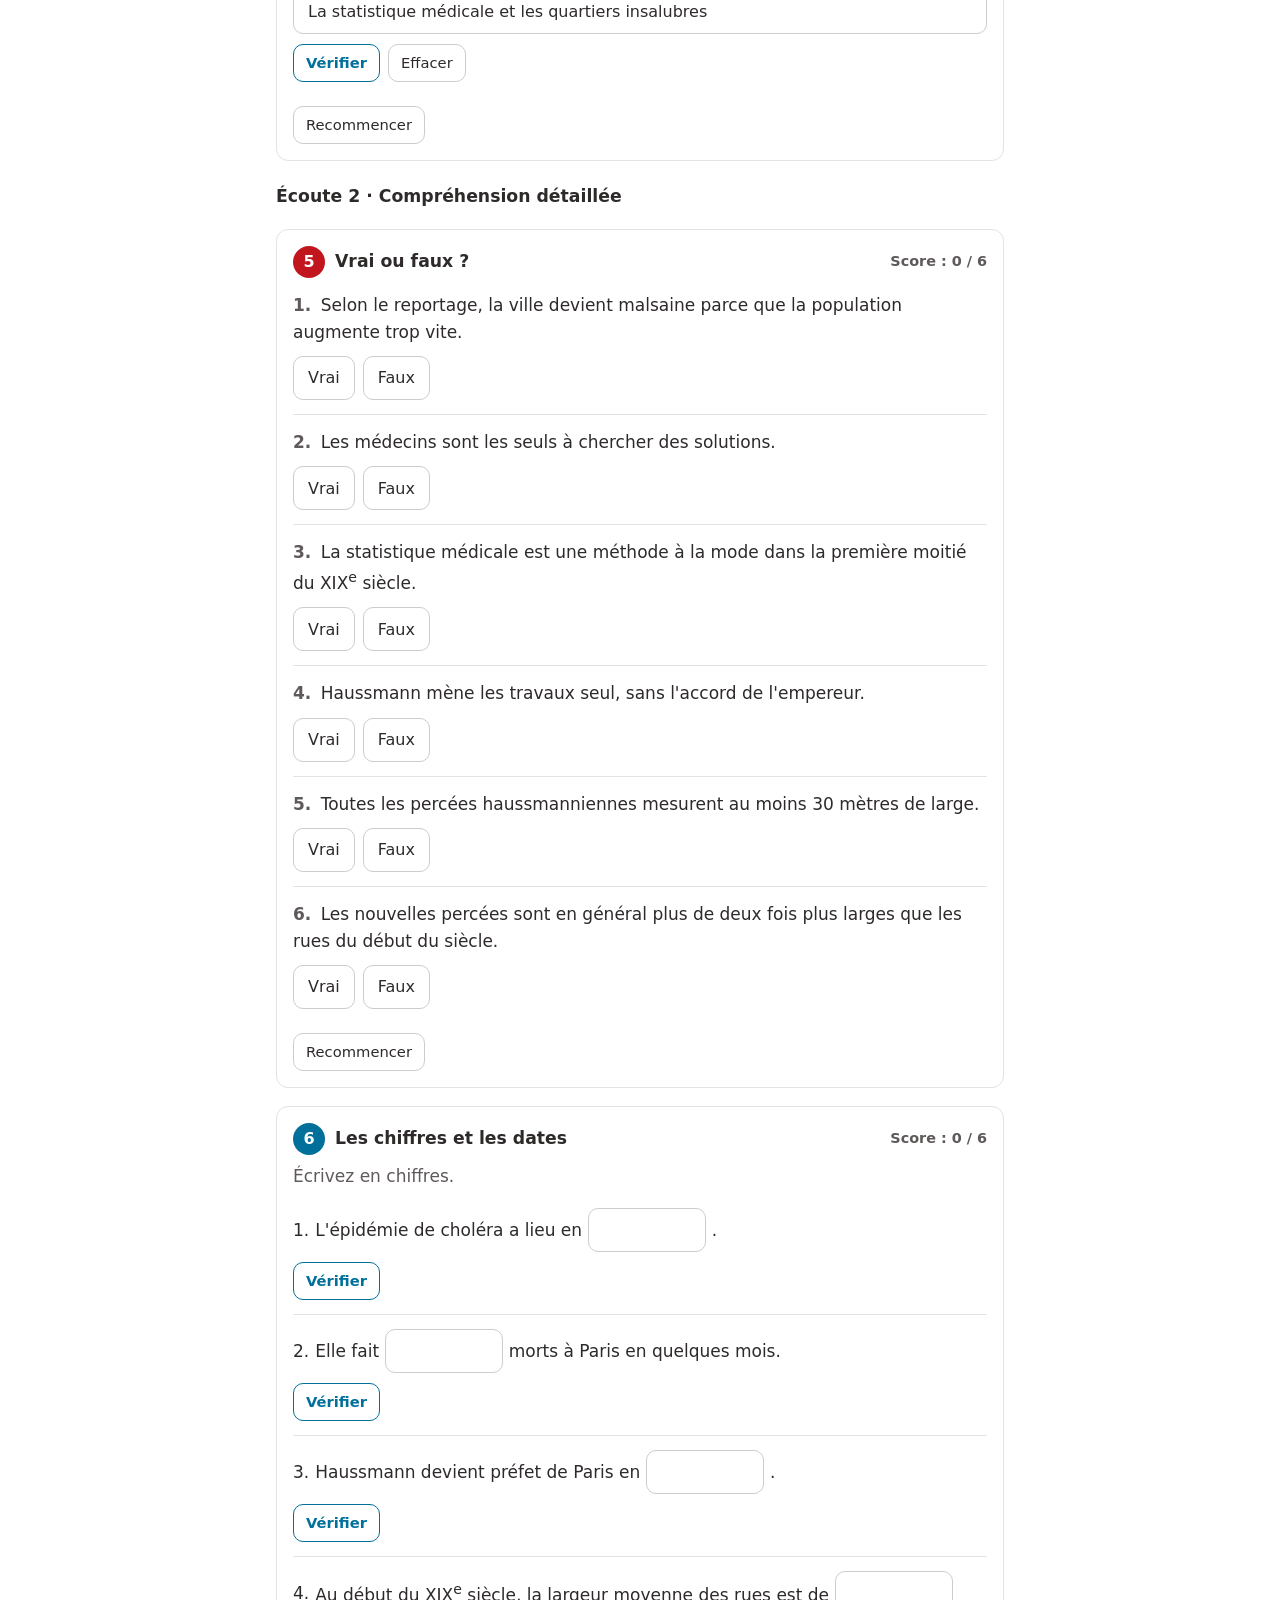
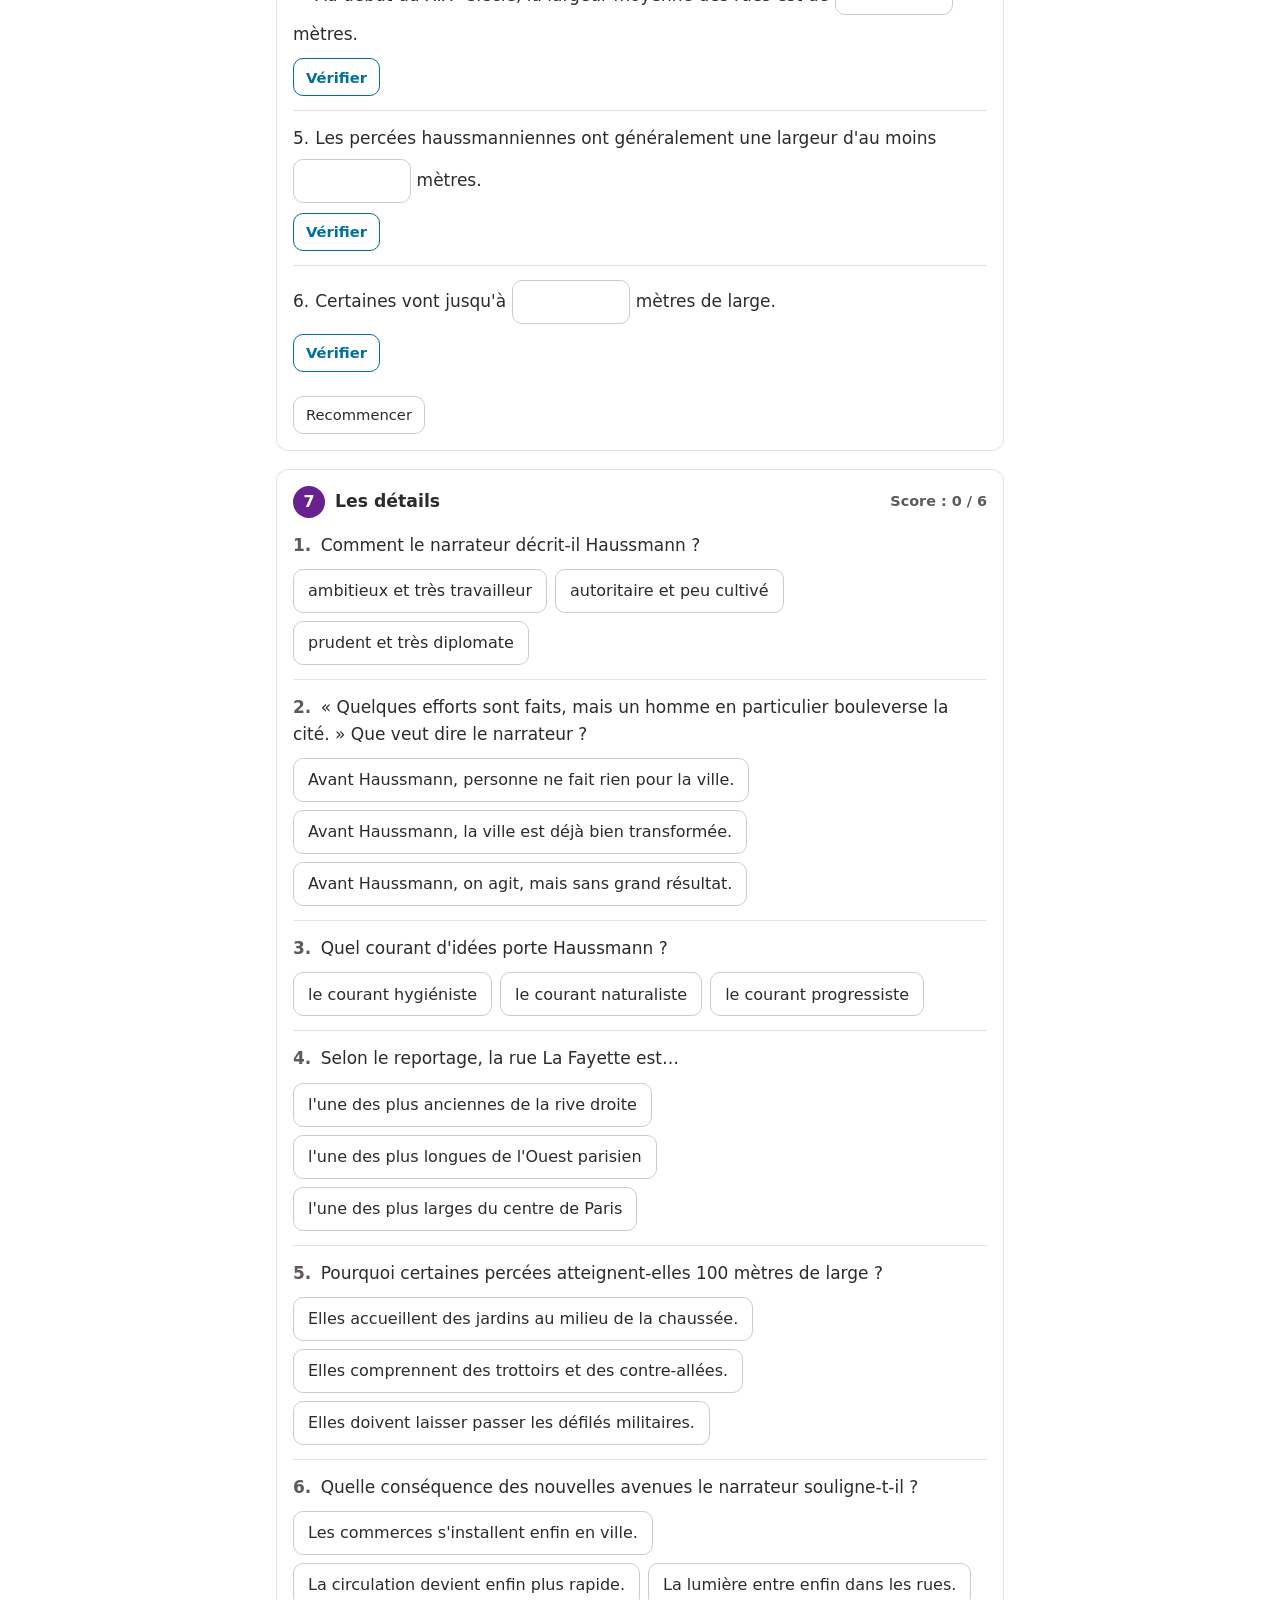
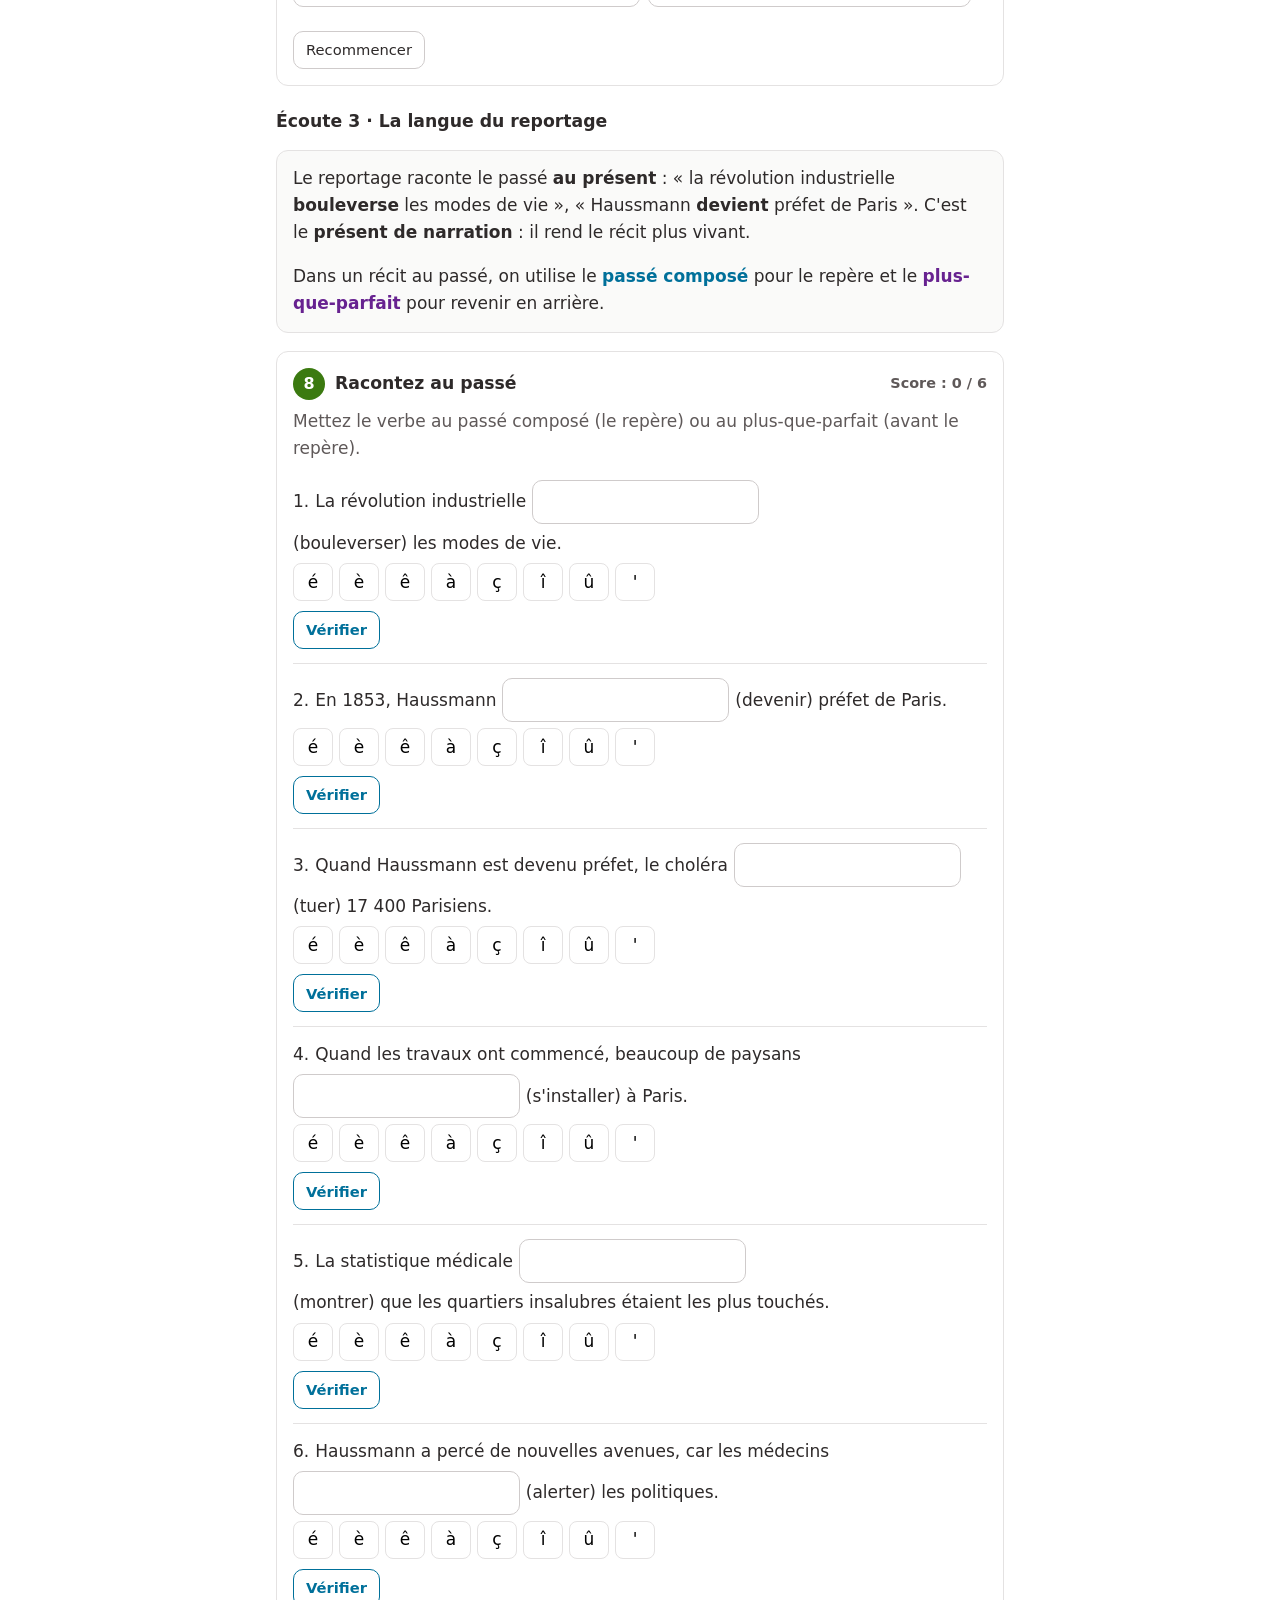
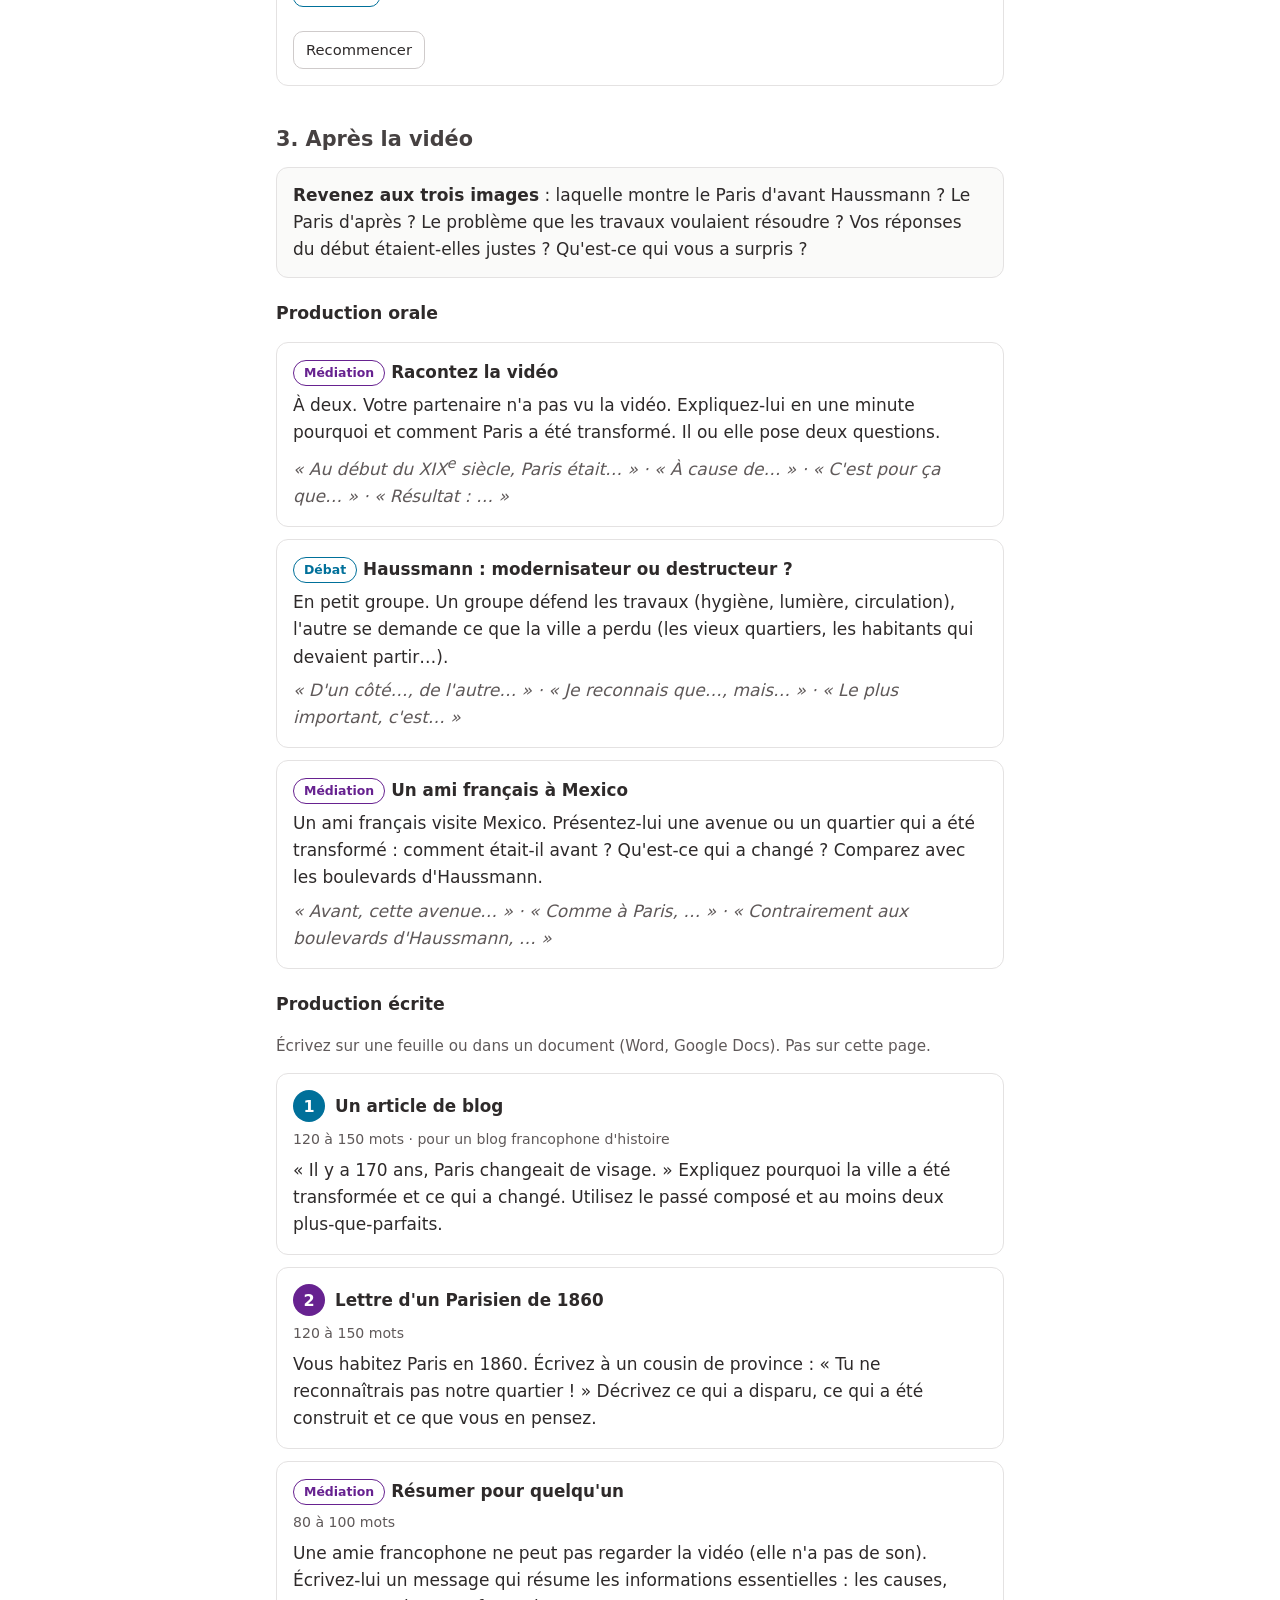
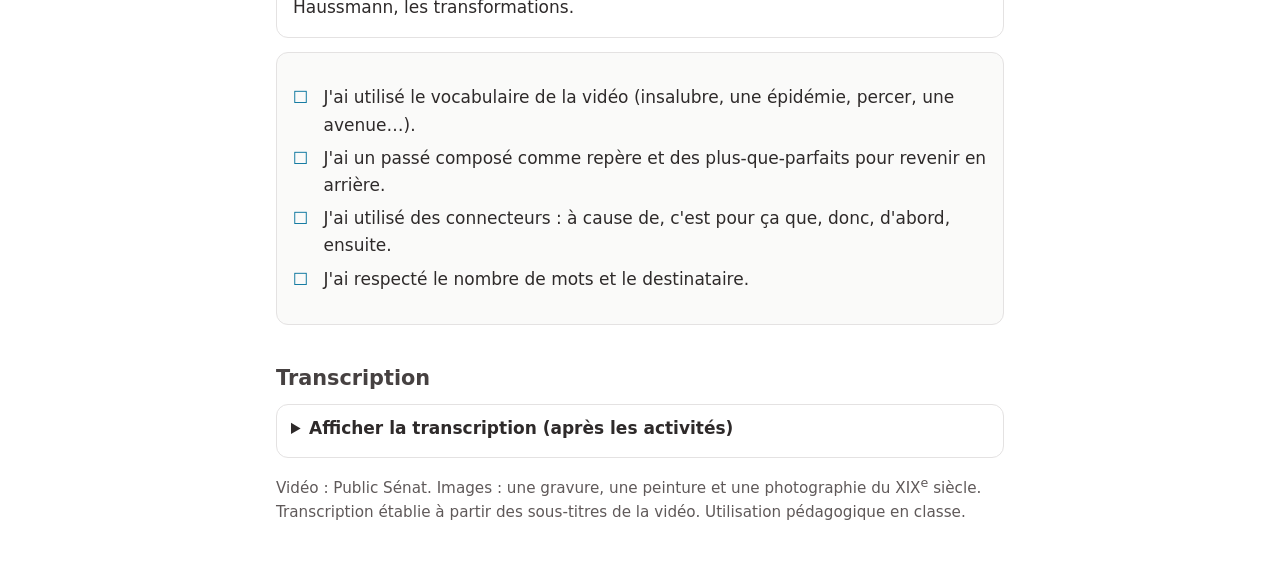
==== commit 79308089: "Vrai/faux : suppression de l'option « on ne sait pas » Co-Authored-By: Claude Opus 5.5 <noreply@anth" ====
--- a/haussmann.html
+++ b/haussmann.html
@@ -231,15 +231,14 @@
 
 /* ---------- Écoute 2 ---------- */
 Exos.qcm(document.getElementById("ex-vf"), {
-  num: 5, color: "c-rouge", titre: "Vrai, faux ou on ne sait pas ?",
-  consigne: "« On ne sait pas » : le reportage ne donne pas l'information.",
-  items: [
-    { q: "Selon le reportage, la ville devient malsaine parce que la population augmente trop vite.", options: ["Vrai", "Faux", "On ne sait pas"], answer: 0, ok: "Vrai : exode rural, « la concentration urbaine explose », « Paris est surchargé ».", fb: { 1: "Réécoutez le début : pourquoi Paris est-il « surchargé » ?", 2: "Le reportage le dit au début : écoutez « l'exode rural » et « la concentration urbaine »." } },
-    { q: "Les médecins sont les seuls à chercher des solutions.", options: ["Vrai", "Faux", "On ne sait pas"], answer: 1, ok: "Faux : « les médecins, les architectes et les politiques » cherchent des solutions.", fb: { 0: "Écoutez la liste : les médecins ne sont pas seuls.", 2: "Le reportage cite trois groupes de personnes : réécoutez." } },
-    { q: "La statistique médicale est une méthode à la mode dans la première moitié du XIX<sup>e</sup> siècle.", options: ["Vrai", "Faux", "On ne sait pas"], answer: 0, ok: "Vrai : une démarche « très en vogue » (= à la mode) à cette époque.", fb: { 1: "L'historienne dit qu'elle est « très en vogue » : que signifie cette expression ?", 2: "L'historienne le dit : écoutez l'expression « très en vogue »." } },
-    { q: "Haussmann mène les travaux seul, sans l'accord de l'empereur.", options: ["Vrai", "Faux", "On ne sait pas"], answer: 1, ok: "Faux : il agit « sous les ordres de Napoléon III ».", fb: { 0: "Écoutez la phrase qui commence par « Sous les ordres de… ».", 2: "Le reportage le dit : « sous les ordres de Napoléon III »." } },
-    { q: "Toutes les percées haussmanniennes mesurent au moins 30 mètres de large.", options: ["Vrai", "Faux", "On ne sait pas"], answer: 1, ok: "Faux : généralement au moins 20 mètres ; elles peuvent aller jusqu'à 30, et certaines jusqu'à 100.", fb: { 0: "Attention aux chiffres : quelle est la largeur minimale ?", 2: "L'historienne donne les chiffres : réécoutez la fin." } },
-    { q: "Les habitants des vieux quartiers sont relogés dans les nouveaux immeubles.", options: ["Vrai", "Faux", "On ne sait pas"], answer: 2, ok: "On ne sait pas : le reportage ne dit rien sur le relogement des habitants.", fb: { 0: "Le reportage parle-t-il des habitants des quartiers démolis ? Réécoutez.", 1: "Le reportage ne dit pas non plus le contraire : il ne parle pas du tout du relogement." } }
+  num: 5, color: "c-rouge", titre: "Vrai ou faux ?",
+  items: [
+    { q: "Selon le reportage, la ville devient malsaine parce que la population augmente trop vite.", options: ["Vrai", "Faux"], answer: 0, ok: "Vrai : exode rural, « la concentration urbaine explose », « Paris est surchargé ».", fb: { 1: "Réécoutez le début : pourquoi Paris est-il « surchargé » ?" } },
+    { q: "Les médecins sont les seuls à chercher des solutions.", options: ["Vrai", "Faux"], answer: 1, ok: "Faux : « les médecins, les architectes et les politiques » cherchent des solutions.", fb: { 0: "Écoutez la liste : les médecins ne sont pas seuls." } },
+    { q: "La statistique médicale est une méthode à la mode dans la première moitié du XIX<sup>e</sup> siècle.", options: ["Vrai", "Faux"], answer: 0, ok: "Vrai : une démarche « très en vogue » (= à la mode) à cette époque.", fb: { 1: "L'historienne dit qu'elle est « très en vogue » : que signifie cette expression ?" } },
+    { q: "Haussmann mène les travaux seul, sans l'accord de l'empereur.", options: ["Vrai", "Faux"], answer: 1, ok: "Faux : il agit « sous les ordres de Napoléon III ».", fb: { 0: "Écoutez la phrase qui commence par « Sous les ordres de… »." } },
+    { q: "Toutes les percées haussmanniennes mesurent au moins 30 mètres de large.", options: ["Vrai", "Faux"], answer: 1, ok: "Faux : généralement au moins 20 mètres ; elles peuvent aller jusqu'à 30, et certaines jusqu'à 100.", fb: { 0: "Attention aux chiffres : quelle est la largeur minimale ?" } },
+    { q: "Les nouvelles percées sont en général plus de deux fois plus larges que les rues du début du siècle.", options: ["Vrai", "Faux"], answer: 0, ok: "Vrai : au moins 20 mètres, contre 8 mètres 50 en moyenne avant.", fb: { 1: "Comparez les deux chiffres de l'historienne : la largeur moyenne avant, et la largeur minimale des percées." } }
   ]
 });
 Exos.saisie(document.getElementById("ex-chiffres"), {
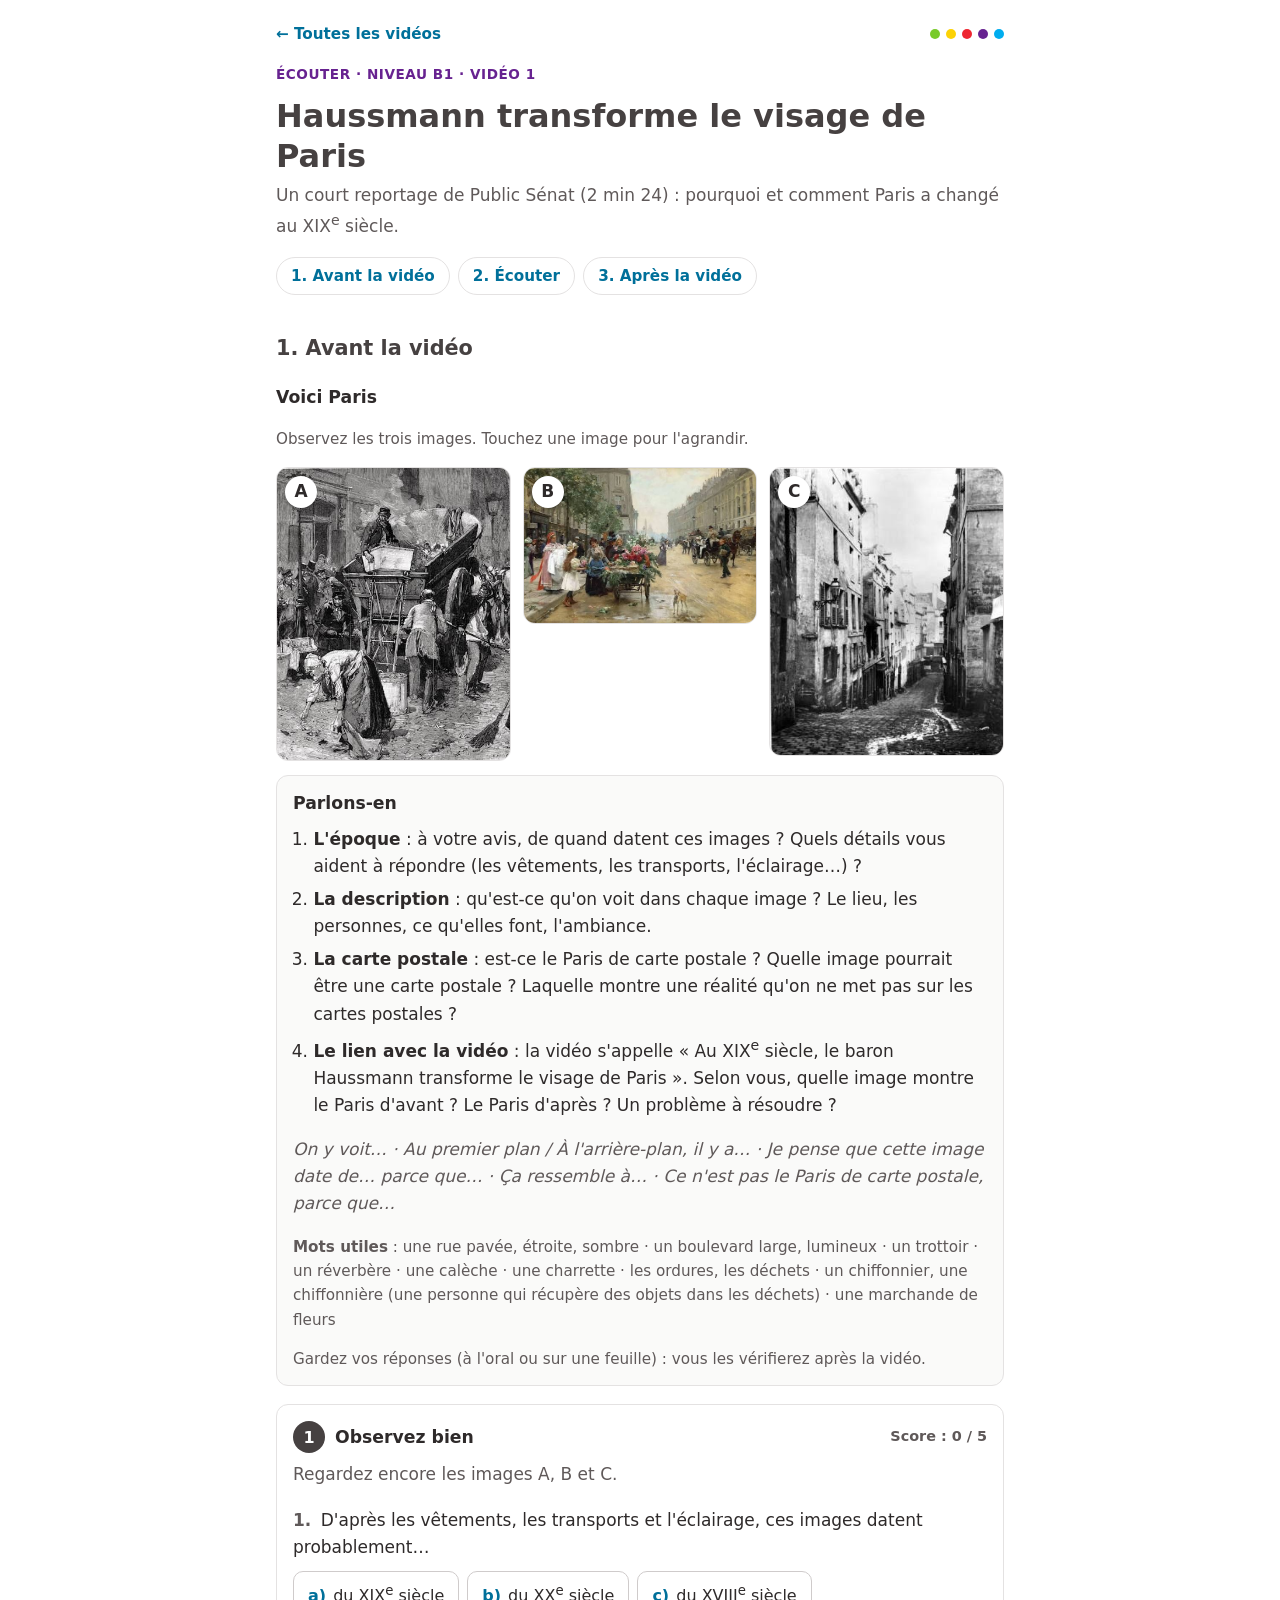
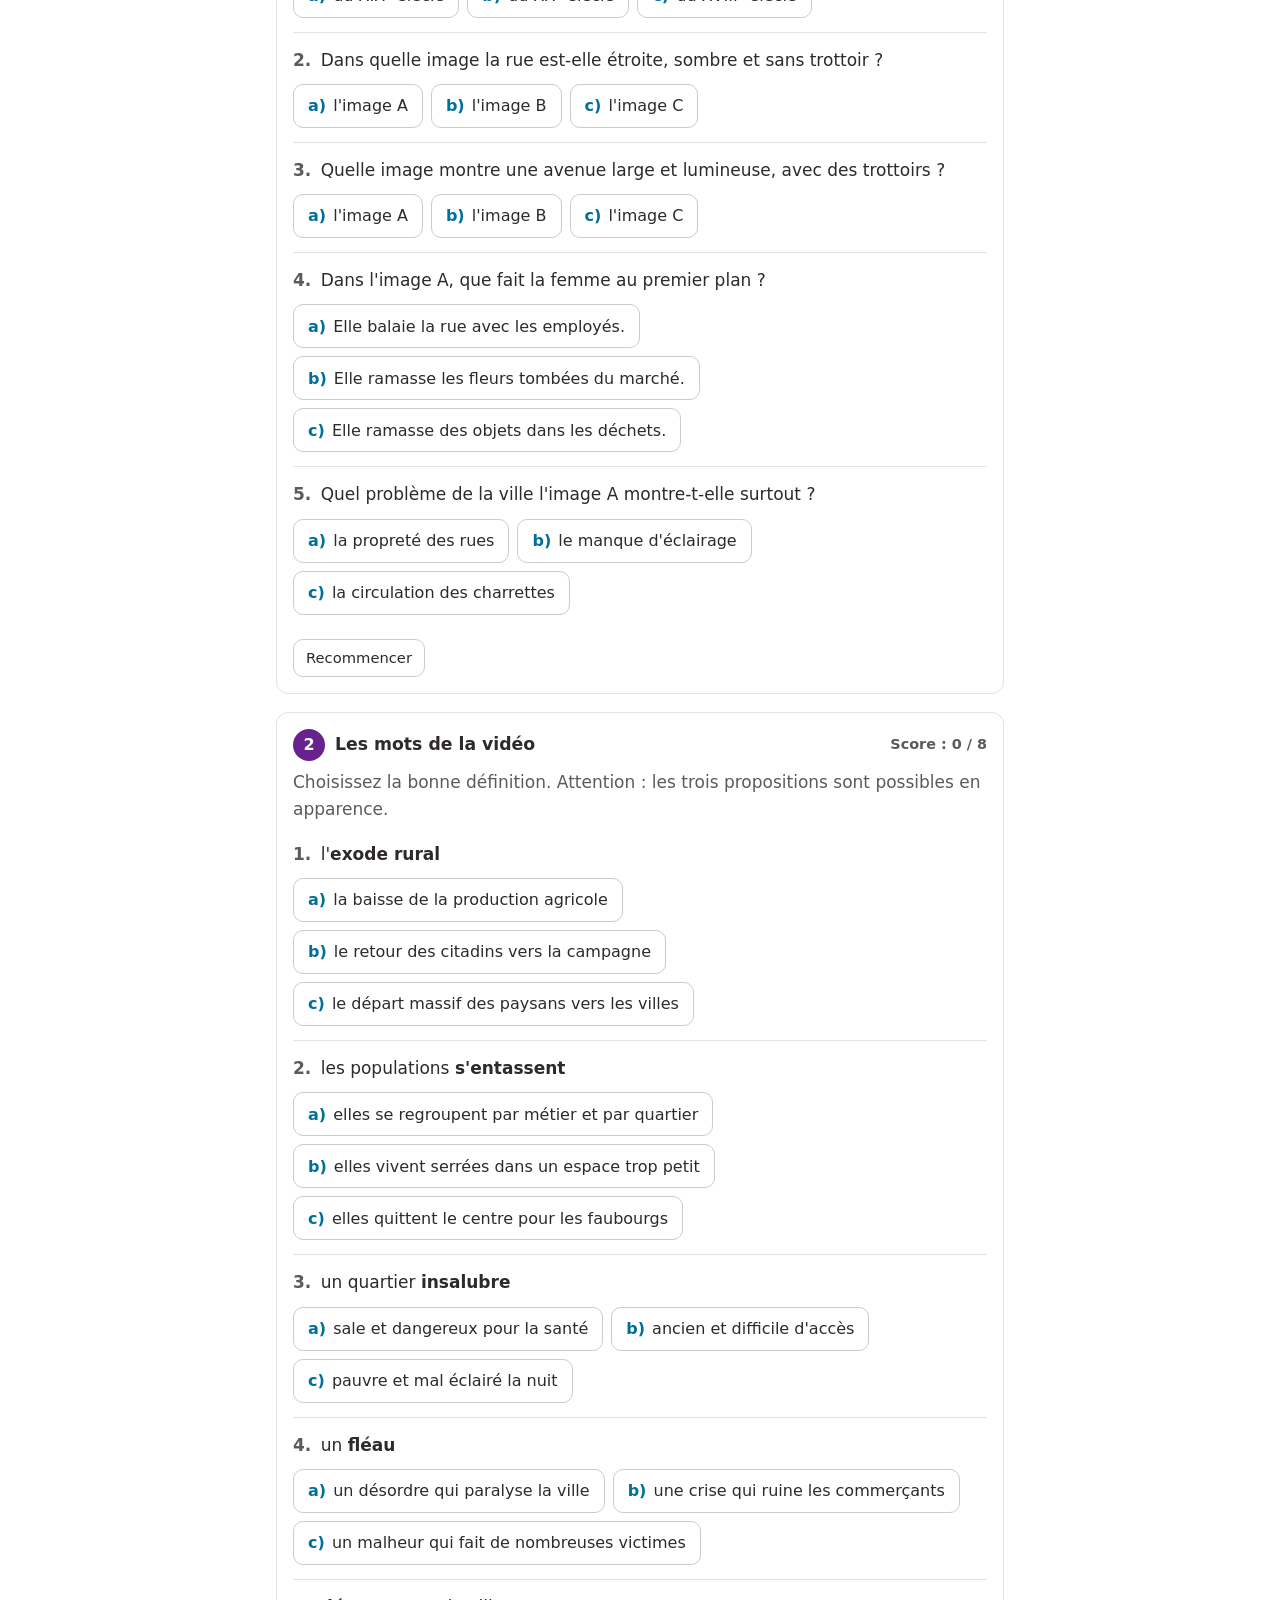
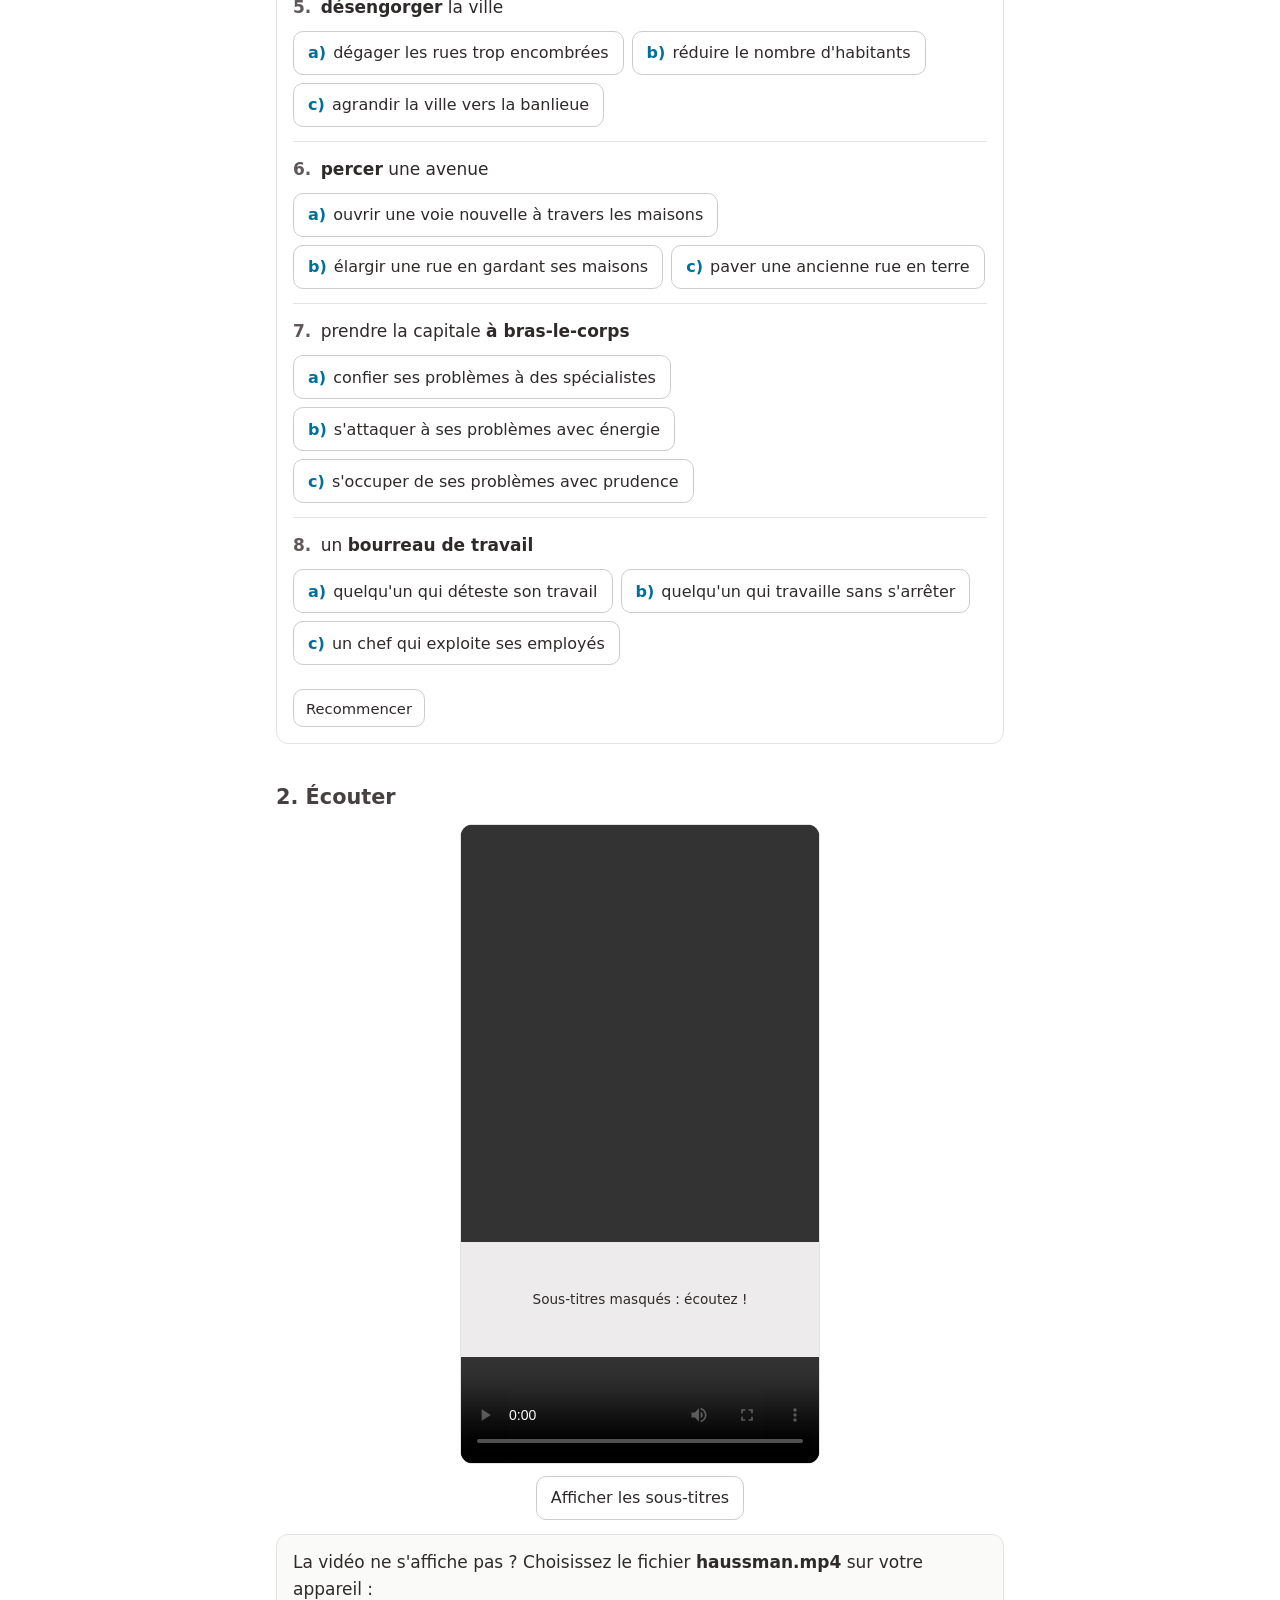
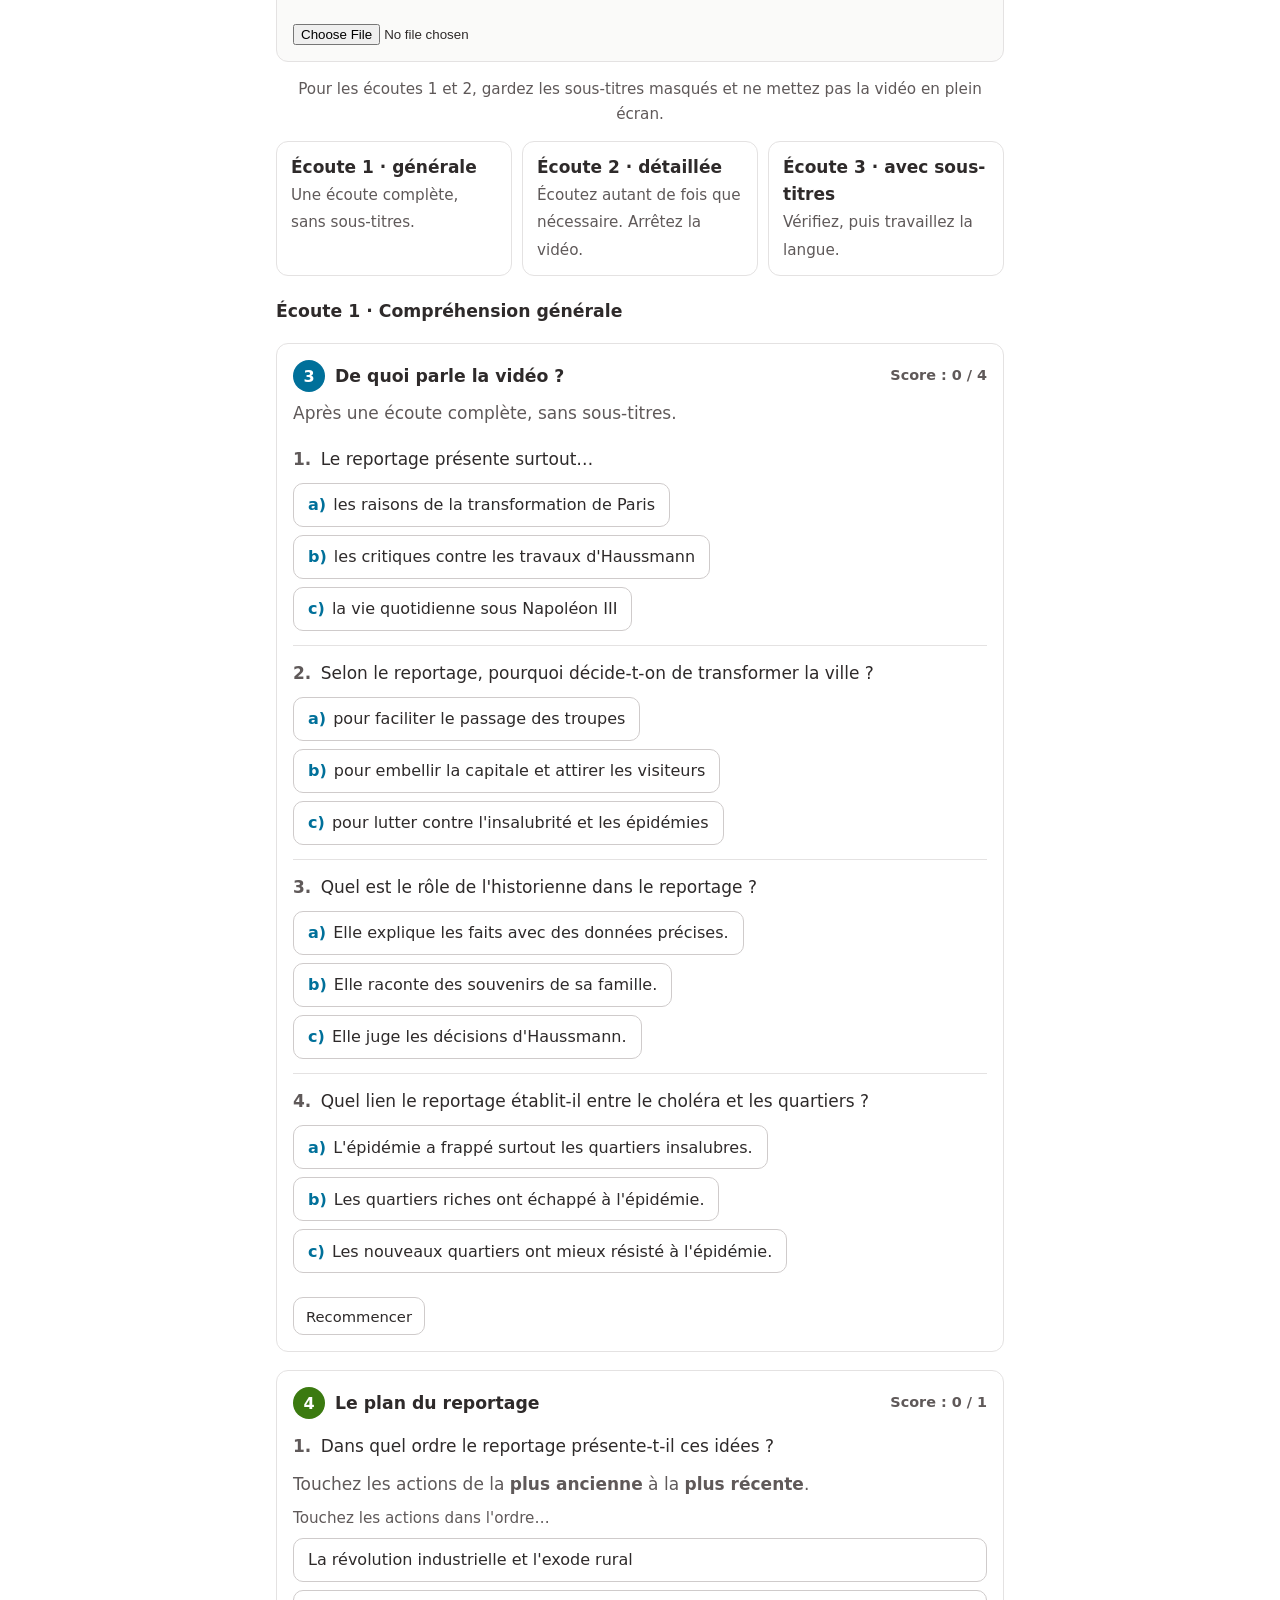
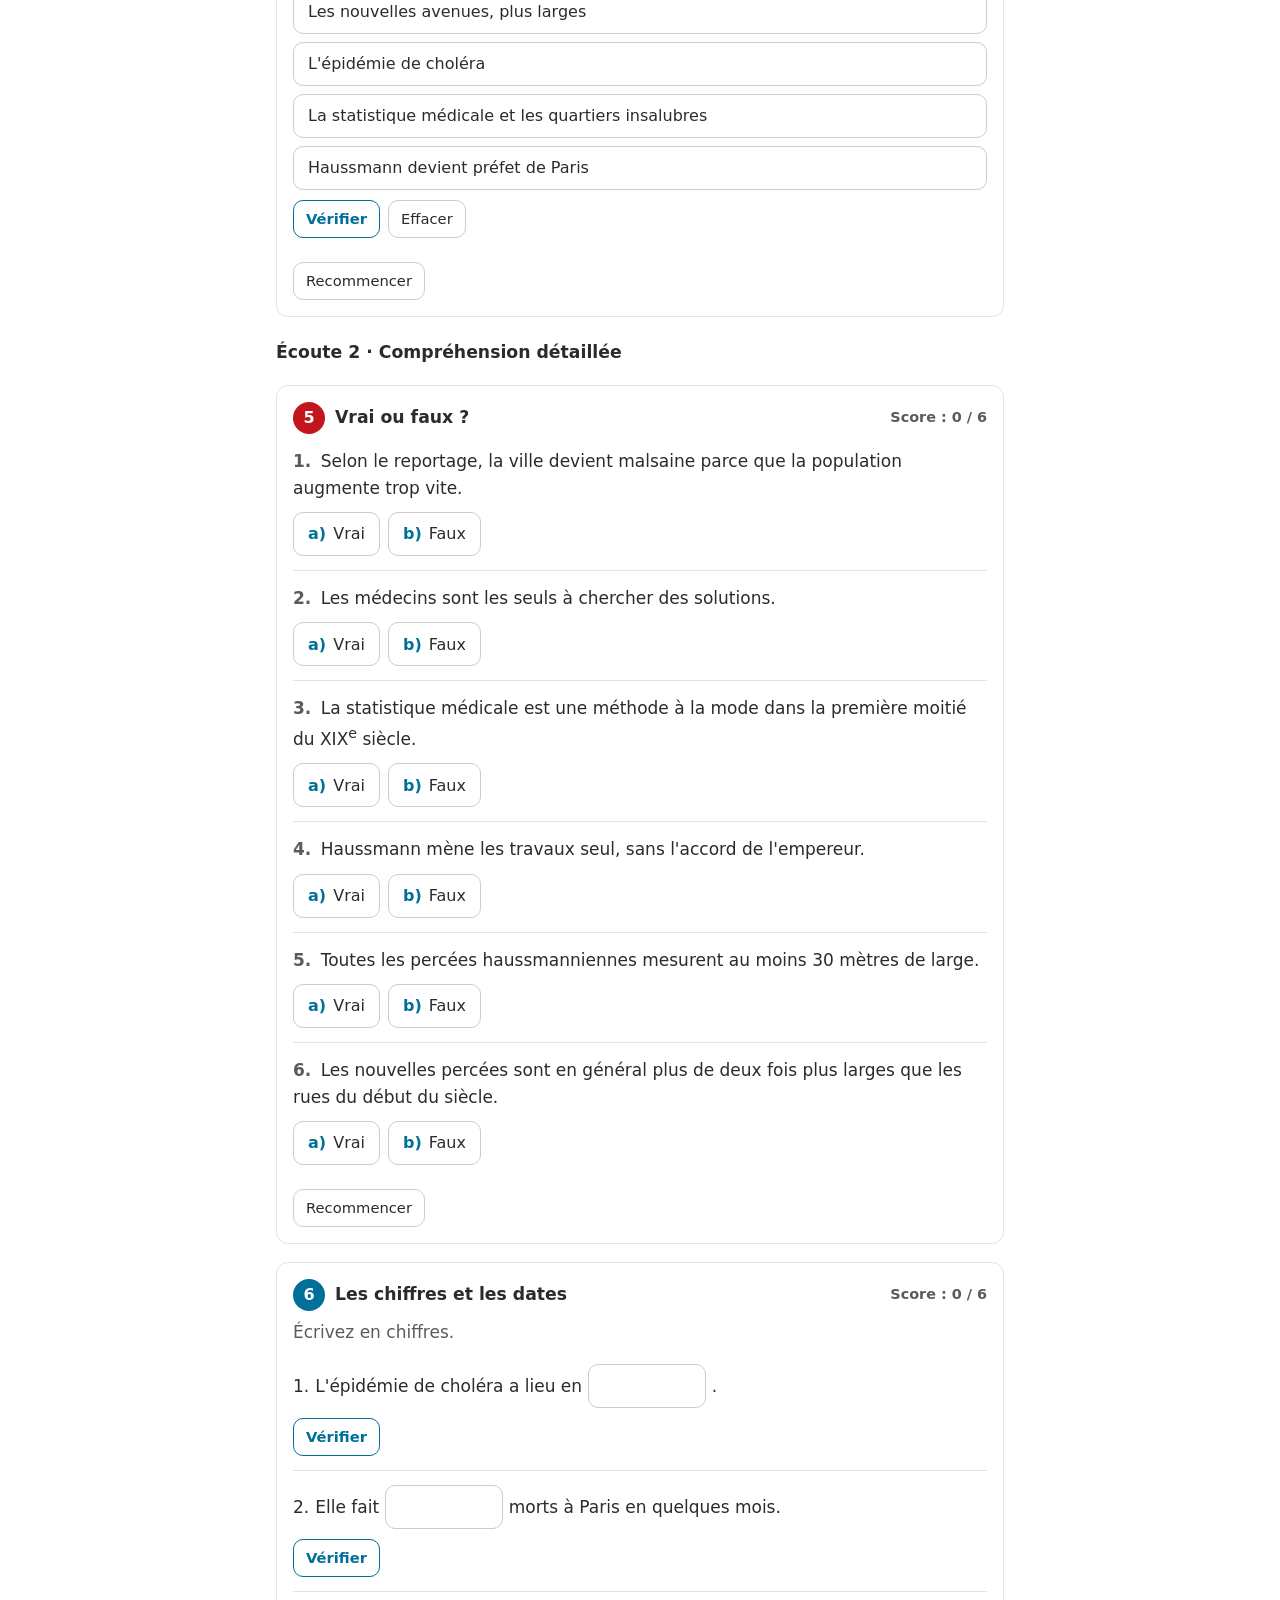
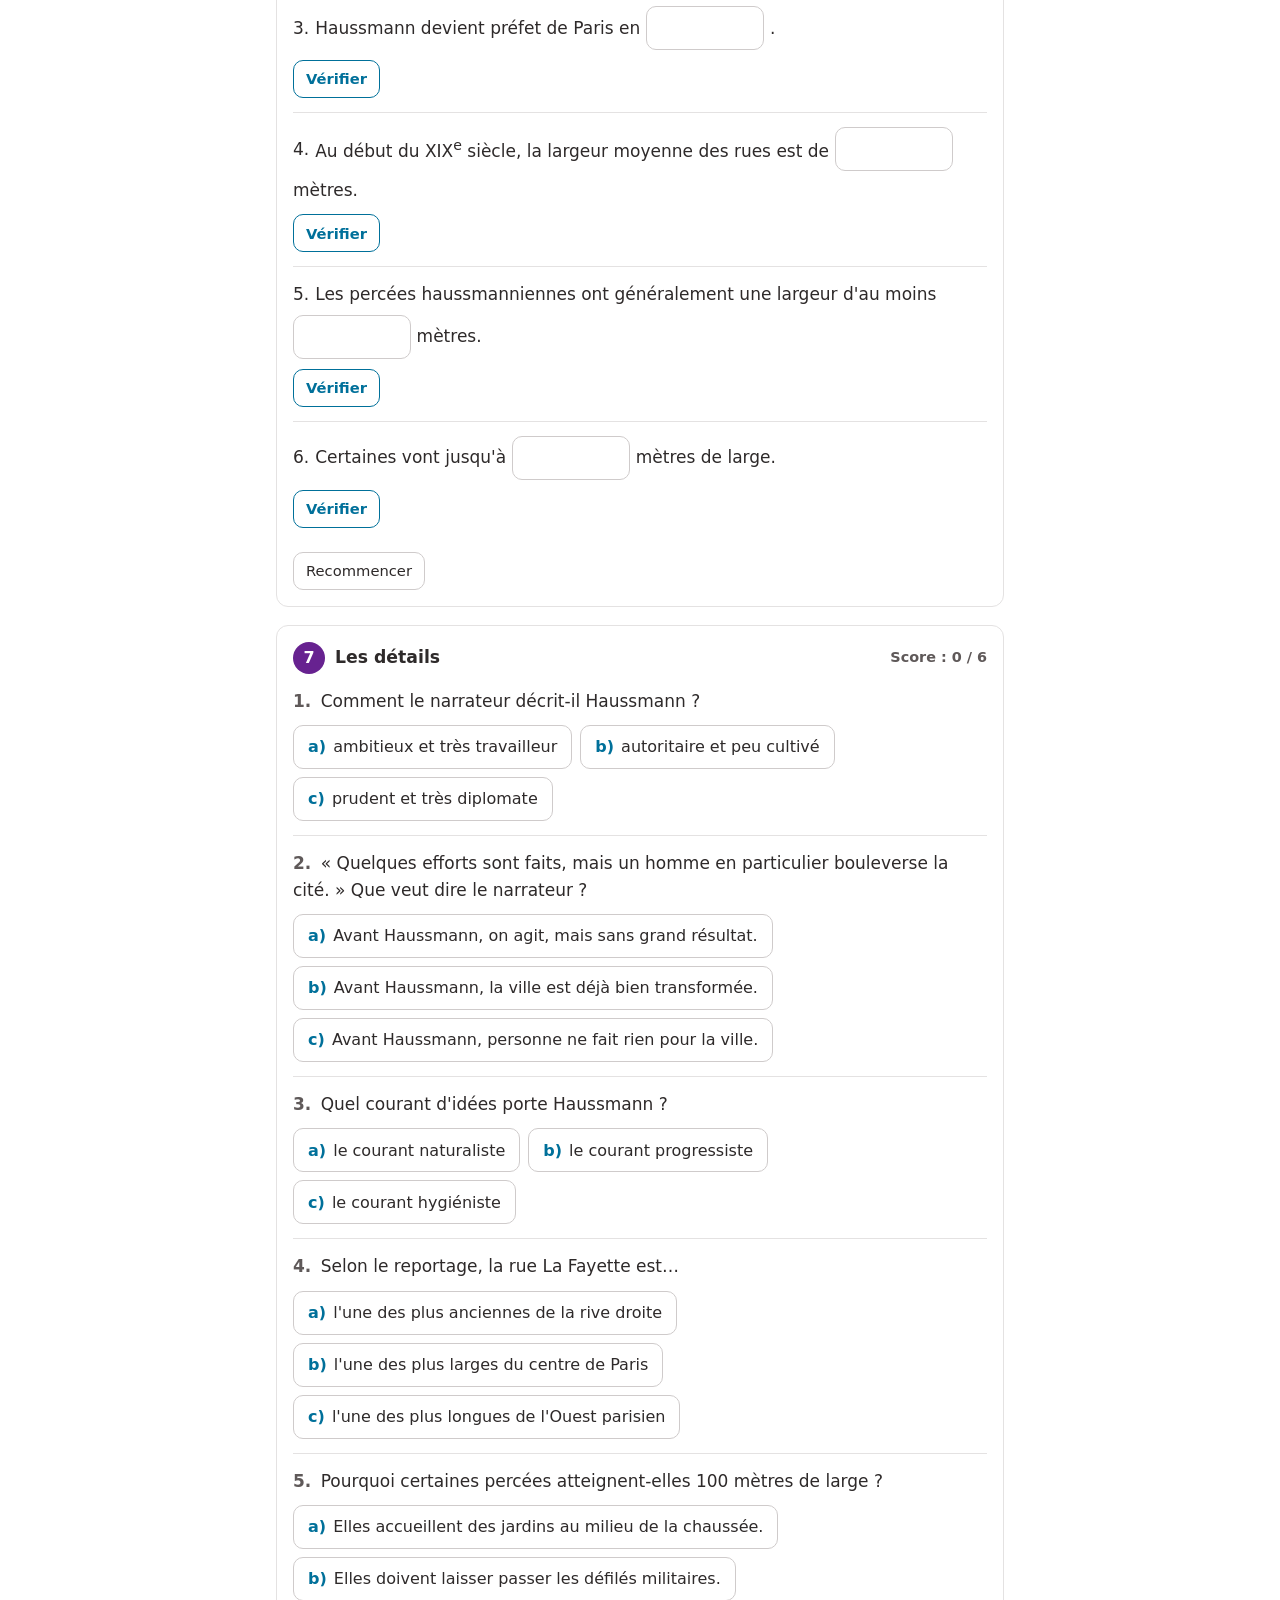
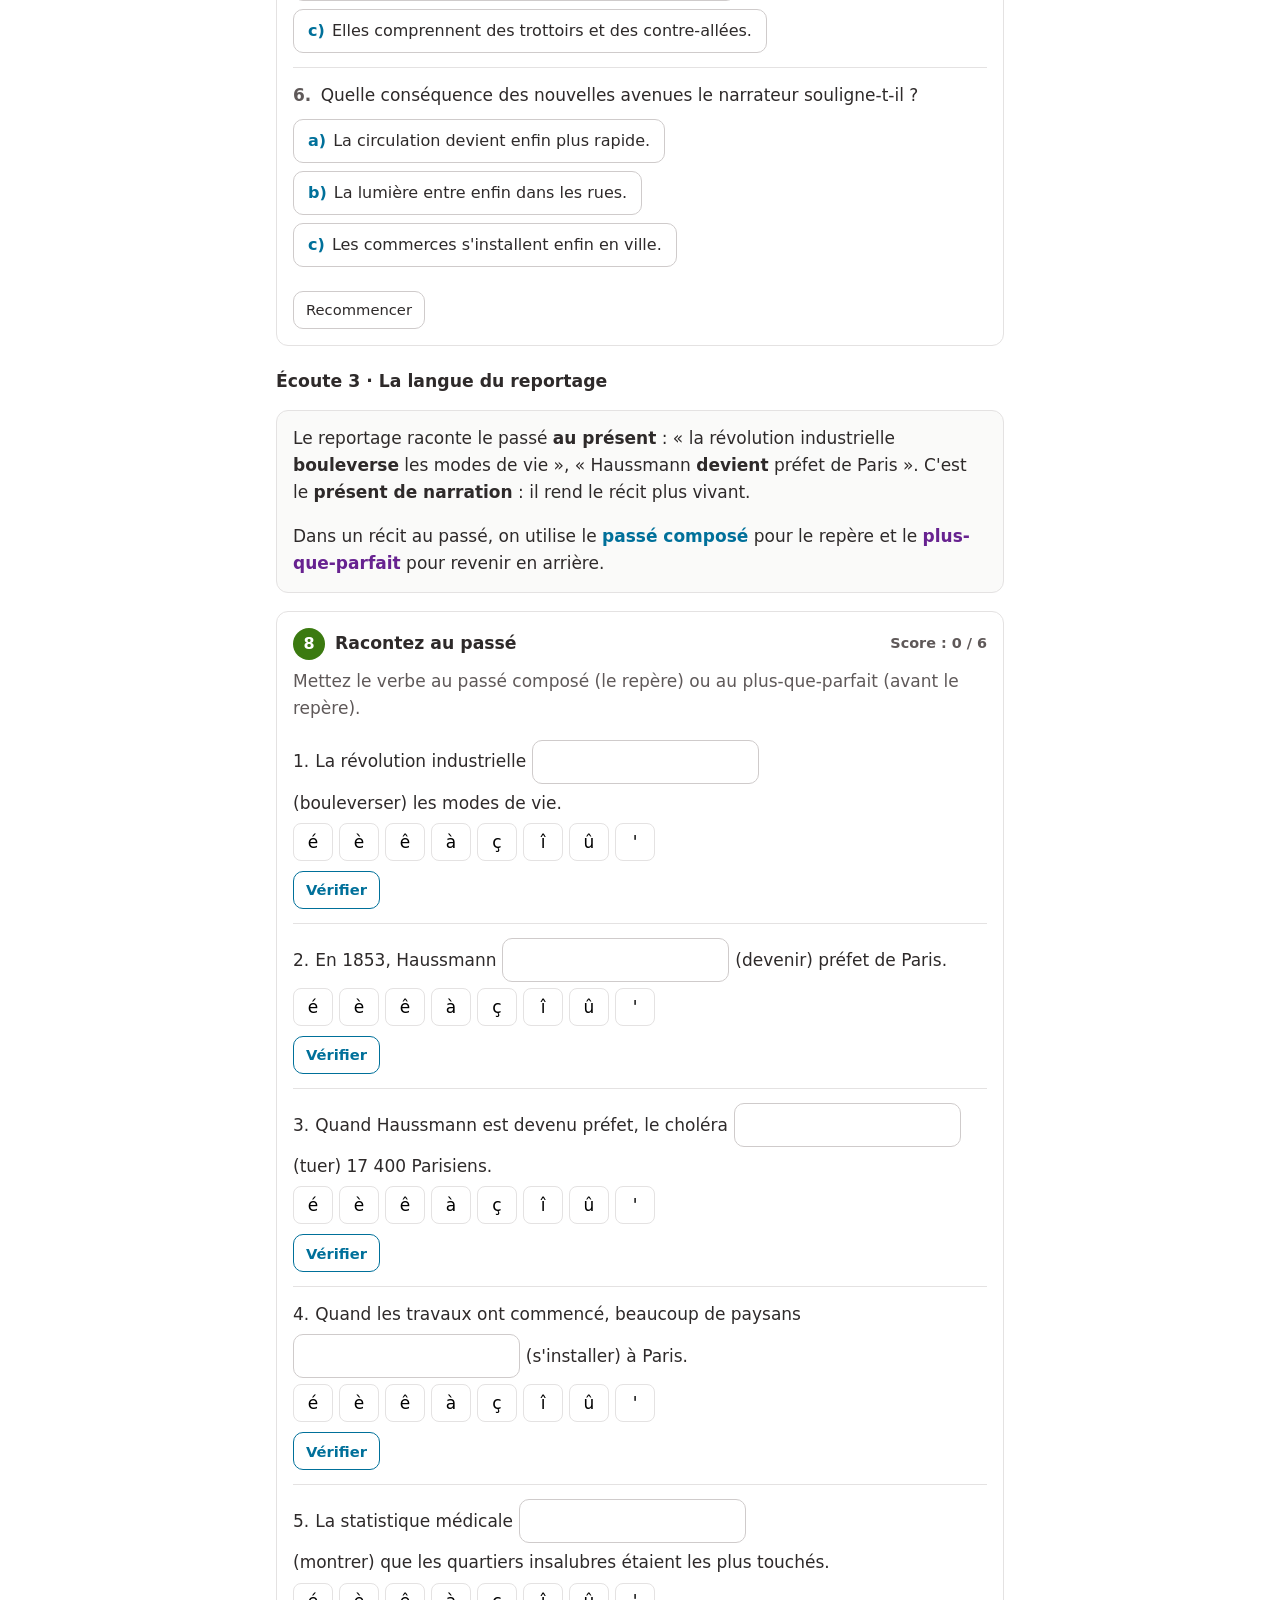
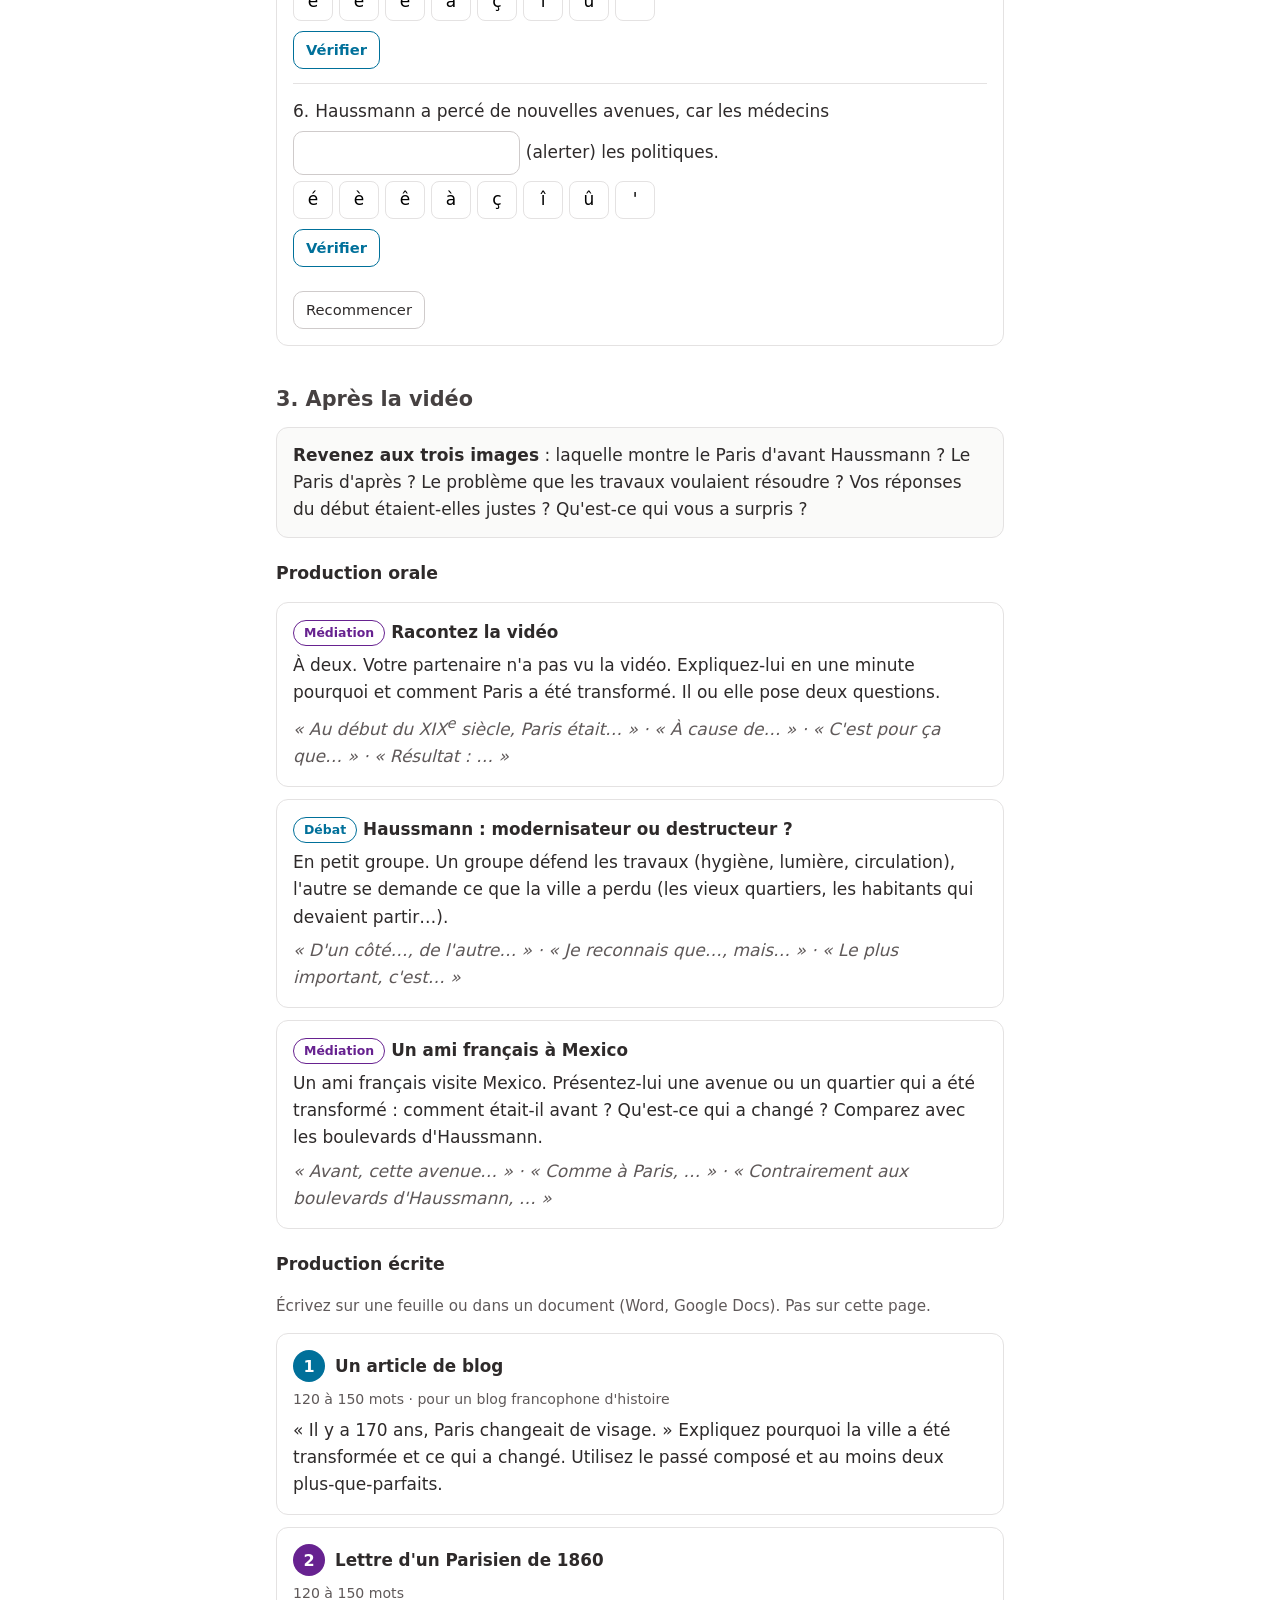
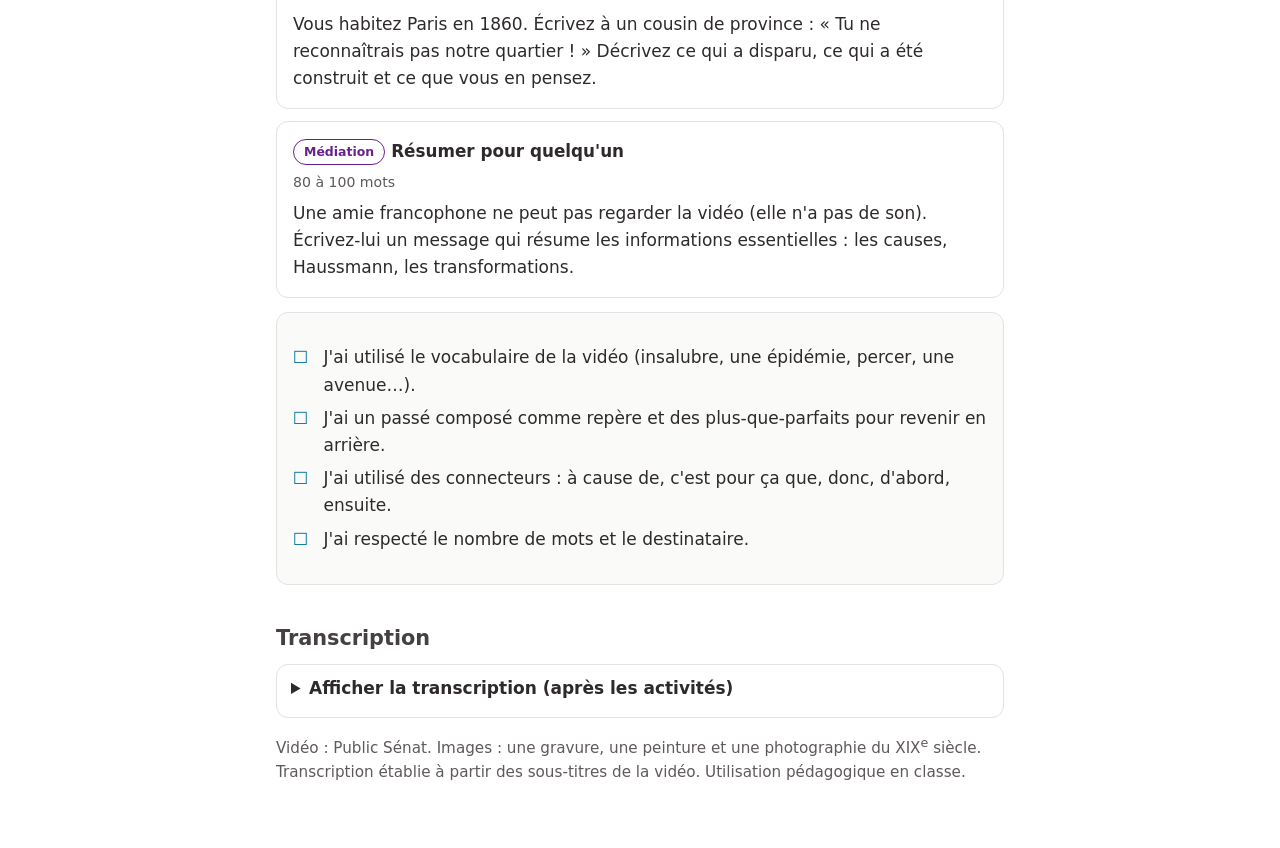
==== commit 5c0c6863: "QCM : options identifiées par des lettres a), b), c) Co-Authored-By: Claude Opus 5.5 <noreply@anthro" ====
--- a/haussmann.html
+++ b/haussmann.html
@@ -183,8 +183,8 @@
   melanger: true,
   items: [
     { q: "D'après les vêtements, les transports et l'éclairage, ces images datent probablement…", options: ["du XVIII<sup>e</sup> siècle", "du XIX<sup>e</sup> siècle", "du XX<sup>e</sup> siècle"], answer: 1, ok: "Calèches, réverbères à gaz, aucune automobile : le XIX<sup>e</sup> siècle.", fb: { 0: "Les réverbères à gaz et les grands boulevards indiquent une époque plus récente.", 2: "Il n'y a aucune automobile : c'est plus ancien." } },
-    { fixe: true, q: "Dans quelle image la rue est-elle étroite, sombre et sans trottoir ?", options: ["A", "B", "C"], answer: 2, ok: "Une ruelle du vieux Paris : peu de lumière, pas de trottoir, de hautes maisons serrées.", fb: { 0: "Dans l'image A, on voit surtout les déchets et les travailleurs, pas la rue entière.", 1: "Dans l'image B, la rue est au contraire très large." } },
-    { fixe: true, q: "Quelle image montre une avenue large et lumineuse, avec des trottoirs ?", options: ["A", "B", "C"], answer: 1, ok: "Un boulevard élégant : c'est le Paris « de carte postale ».", fb: { 0: "Dans l'image A, on ne voit pas la largeur de la rue.", 2: "Dans l'image C, la rue est étroite et sombre." } },
+    { fixe: true, q: "Dans quelle image la rue est-elle étroite, sombre et sans trottoir ?", options: ["l'image A", "l'image B", "l'image C"], answer: 2, ok: "Une ruelle du vieux Paris : peu de lumière, pas de trottoir, de hautes maisons serrées.", fb: { 0: "Dans l'image A, on voit surtout les déchets et les travailleurs, pas la rue entière.", 1: "Dans l'image B, la rue est au contraire très large." } },
+    { fixe: true, q: "Quelle image montre une avenue large et lumineuse, avec des trottoirs ?", options: ["l'image A", "l'image B", "l'image C"], answer: 1, ok: "Un boulevard élégant : c'est le Paris « de carte postale ».", fb: { 0: "Dans l'image A, on ne voit pas la largeur de la rue.", 2: "Dans l'image C, la rue est étroite et sombre." } },
     { q: "Dans l'image A, que fait la femme au premier plan ?", options: ["Elle ramasse des objets dans les déchets.", "Elle ramasse les fleurs tombées du marché.", "Elle balaie la rue avec les employés."], answer: 0, ok: "C'est une chiffonnière : elle récupère ce qui peut être revendu (tissus, papier, métal…).", fb: { 1: "Regardez autour d'elle : des caisses et une charrette de déchets, pas de fleurs.", 2: "Le balai est tenu par un homme. Elle, elle cherche quelque chose par terre." } },
     { q: "Quel problème de la ville l'image A montre-t-elle surtout ?", options: ["la propreté des rues", "la circulation des charrettes", "le manque d'éclairage"], answer: 0, ok: "Les déchets dans la rue : un problème d'hygiène… et c'est le thème de la vidéo.", fb: { 1: "Il y a bien une charrette, mais elle sert à emporter les ordures.", 2: "On voit même un réverbère à gauche : le problème est ailleurs." } }
   ]
--- a/assets/style.css
+++ b/assets/style.css
@@ -119,6 +119,9 @@
 button.opt.is-ok { border-color: var(--vert-txt); color: var(--vert-txt); font-weight: 600; }
 button.opt.is-ko { border-color: var(--rouge-txt); color: var(--rouge-txt); text-decoration: line-through; }
 button.opt:disabled { cursor: default; }
+button.opt .lettre { font-weight: 700; color: var(--bleu-txt); margin-right: 2px; }
+button.opt.is-ok .lettre { color: inherit; }
+button.opt.is-ko .lettre { color: inherit; }
 .btn.primary { border-color: var(--bleu-txt); color: var(--bleu-txt); font-weight: 600; }
 .btn.small { min-height: 38px; padding: 4px 12px; font-size: .92rem; }
 .btn-row { display: flex; flex-wrap: wrap; gap: 8px; margin-top: 10px; }
